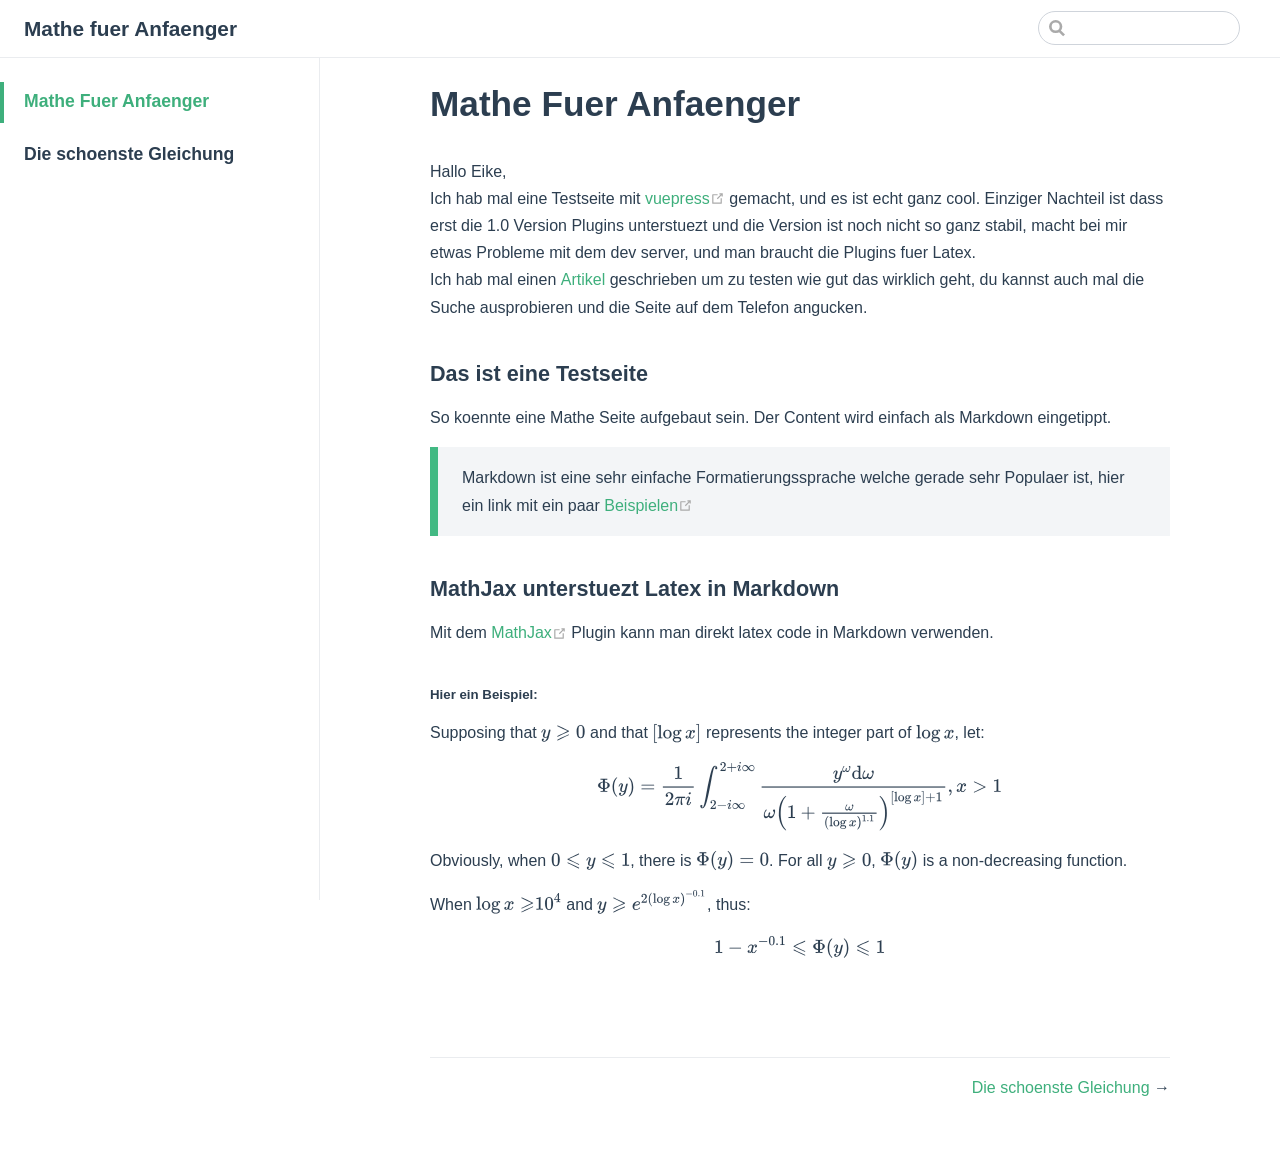
==== index.html @ 7c716c2b "build" ====
<!DOCTYPE html>
<html lang="en-US">
  <head>
    <meta charset="utf-8">
    <meta name="viewport" content="width=device-width,initial-scale=1">
    <title>Mathe Fuer Anfaenger | Mathe fuer Anfaenger</title>
    <meta name="description" content="Just testing">
    
    
    <link rel="preload" href="/assets/css/0.styles.273fd52f.css" as="style"><link rel="preload" href="/assets/js/app.271cebac.js" as="script"><link rel="preload" href="/assets/js/2.a4de6e63.js" as="script"><link rel="preload" href="/assets/js/5.bcc479c5.js" as="script"><link rel="prefetch" href="/assets/js/3.431b9807.js"><link rel="prefetch" href="/assets/js/4.8057bb1f.js"><link rel="prefetch" href="/assets/js/6.8939b82a.js"><link rel="prefetch" href="/assets/js/7.8a163b7d.js">
    <link rel="stylesheet" href="/assets/css/0.styles.273fd52f.css">
  </head>
  <body>
    <div id="app" data-server-rendered="true"><div class="theme-container"><header class="navbar"><div class="sidebar-button"><svg xmlns="http://www.w3.org/2000/svg" aria-hidden="true" role="img" viewBox="0 0 448 512" class="icon"><path fill="currentColor" d="M436 124H12c-6.627 0-12-5.373-12-12V80c0-6.627 5.373-12 12-12h424c6.627 0 12 5.373 12 12v32c0 6.627-5.373 12-12 12zm0 160H12c-6.627 0-12-5.373-12-12v-32c0-6.627 5.373-12 12-12h424c6.627 0 12 5.373 12 12v32c0 6.627-5.373 12-12 12zm0 160H12c-6.627 0-12-5.373-12-12v-32c0-6.627 5.373-12 12-12h424c6.627 0 12 5.373 12 12v32c0 6.627-5.373 12-12 12z"></path></svg></div> <a href="/" class="home-link router-link-exact-active router-link-active"><!----> <span class="site-name">Mathe fuer Anfaenger</span></a> <div class="links"><div class="search-box"><input aria-label="Search" autocomplete="off" spellcheck="false" value=""> <!----></div> <!----></div></header> <div class="sidebar-mask"></div> <aside class="sidebar"><!---->  <ul class="sidebar-links"><li><a href="/" class="active sidebar-link">Mathe Fuer Anfaenger</a><ul class="sidebar-sub-headers"></ul></li><li><a href="/epiplus1.html" class="sidebar-link">Die schoenste Gleichung</a></li></ul> </aside> <main class="page"> <div class="content default"><h1 id="mathe-fuer-anfaenger"><a href="#mathe-fuer-anfaenger" aria-hidden="true" class="header-anchor">#</a> Mathe Fuer Anfaenger</h1> <p>Hallo Eike,<br>
Ich hab mal eine Testseite mit <a href="https://vuepress.vuejs.org/" target="_blank" rel="noopener noreferrer">vuepress<svg xmlns="http://www.w3.org/2000/svg" aria-hidden="true" x="0px" y="0px" viewBox="0 0 100 100" width="15" height="15" class="icon outbound"><path fill="currentColor" d="M18.8,85.1h56l0,0c2.2,0,4-1.8,4-4v-32h-8v28h-48v-48h28v-8h-32l0,0c-2.2,0-4,1.8-4,4v56C14.8,83.3,16.6,85.1,18.8,85.1z"></path> <polygon fill="currentColor" points="45.7,48.7 51.3,54.3 77.2,28.5 77.2,37.2 85.2,37.2 85.2,14.9 62.8,14.9 62.8,22.9 71.5,22.9"></polygon></svg></a> gemacht, und es ist echt ganz cool. Einziger Nachteil ist dass erst die 1.0 Version Plugins unterstuezt und die Version ist noch nicht so ganz stabil, macht bei mir etwas Probleme mit dem dev server, und man braucht die Plugins fuer Latex.<br>
Ich hab mal einen <a href="./epiplus1">Artikel</a> geschrieben um zu testen wie gut das wirklich geht, du kannst auch mal die Suche ausprobieren und die Seite auf dem Telefon angucken.</p> <h3 id="das-ist-eine-testseite"><a href="#das-ist-eine-testseite" aria-hidden="true" class="header-anchor">#</a> Das ist eine Testseite</h3> <p>So koennte eine Mathe Seite aufgebaut sein. Der Content wird einfach als Markdown eingetippt.</p> <div class="tip custom-block"><p>Markdown ist eine sehr einfache Formatierungssprache welche
gerade sehr Populaer ist, hier ein link mit ein paar <a href="https://github.com/adam-p/markdown-here/wiki/Markdown-Cheatsheet" target="_blank" rel="noopener noreferrer">Beispielen<svg xmlns="http://www.w3.org/2000/svg" aria-hidden="true" x="0px" y="0px" viewBox="0 0 100 100" width="15" height="15" class="icon outbound"><path fill="currentColor" d="M18.8,85.1h56l0,0c2.2,0,4-1.8,4-4v-32h-8v28h-48v-48h28v-8h-32l0,0c-2.2,0-4,1.8-4,4v56C14.8,83.3,16.6,85.1,18.8,85.1z"></path> <polygon fill="currentColor" points="45.7,48.7 51.3,54.3 77.2,28.5 77.2,37.2 85.2,37.2 85.2,14.9 62.8,14.9 62.8,22.9 71.5,22.9"></polygon></svg></a></p></div> <h3 id="mathjax-unterstuezt-latex-in-markdown"><a href="#mathjax-unterstuezt-latex-in-markdown" aria-hidden="true" class="header-anchor">#</a> MathJax unterstuezt Latex in Markdown</h3> <p>Mit dem <a href="https://vuepress.github.io/en/plugins/mathjax/" target="_blank" rel="noopener noreferrer">MathJax<svg xmlns="http://www.w3.org/2000/svg" aria-hidden="true" x="0px" y="0px" viewBox="0 0 100 100" width="15" height="15" class="icon outbound"><path fill="currentColor" d="M18.8,85.1h56l0,0c2.2,0,4-1.8,4-4v-32h-8v28h-48v-48h28v-8h-32l0,0c-2.2,0-4,1.8-4,4v56C14.8,83.3,16.6,85.1,18.8,85.1z"></path> <polygon fill="currentColor" points="45.7,48.7 51.3,54.3 77.2,28.5 77.2,37.2 85.2,37.2 85.2,14.9 62.8,14.9 62.8,22.9 71.5,22.9"></polygon></svg></a> Plugin kann man direkt latex code in Markdown verwenden.</p> <h5 id="hier-ein-beispiel"><a href="#hier-ein-beispiel" aria-hidden="true" class="header-anchor">#</a> Hier ein Beispiel:</h5> <p>Supposing that <mjx-container jax="SVG" class="MathJax"><svg xmlns="http://www.w3.org/2000/svg" width="5.257ex" height="1.971ex" viewBox="0 -666 2323.6 871" style="vertical-align:-0.464ex;"><g stroke="currentColor" fill="currentColor" stroke-width="0" transform="matrix(1 0 0 -1 0 0)"><g data-mml-node="math"><g data-mml-node="mi"><path data-c="79" d="M21 287Q21 301 36 335T84 406T158 442Q199 442 224 419T250 355Q248 336 247 334Q247 331 231 288T198 191T182 105Q182 62 196 45T238 27Q261 27 281 38T312 61T339 94Q339 95 344 114T358 173T377 247Q415 397 419 404Q432 431 462 431Q475 431 483 424T494 412T496 403Q496 390 447 193T391 -23Q363 -106 294 -155T156 -205Q111 -205 77 -183T43 -117Q43 -95 50 -80T69 -58T89 -48T106 -45Q150 -45 150 -87Q150 -107 138 -122T115 -142T102 -147L99 -148Q101 -153 118 -160T152 -167H160Q177 -167 186 -165Q219 -156 247 -127T290 -65T313 -9T321 21L315 17Q309 13 296 6T270 -6Q250 -11 231 -11Q185 -11 150 11T104 82Q103 89 103 113Q103 170 138 262T173 379Q173 380 173 381Q173 390 173 393T169 400T158 404H154Q131 404 112 385T82 344T65 302T57 280Q55 278 41 278H27Q21 284 21 287Z"></path></g><g data-mml-node="mo" transform="translate(767.8, 0)"><path data-c="2A7E" d="M83 616Q83 624 89 630T99 636Q107 636 253 568T543 431T687 361Q694 356 694 346T687 331Q685 329 395 192L107 56H101Q83 58 83 76Q83 77 83 79Q82 86 98 95Q117 105 248 167Q326 204 378 228L626 346L360 472Q291 505 200 548Q112 589 98 597T83 616ZM674 172Q692 172 694 154Q694 142 687 137Q685 135 395 -2L107 -138H101Q83 -136 83 -118Q83 -106 96 -100Q100 -98 380 35T665 170T674 172Z"></path></g><g data-mml-node="mn" transform="translate(1823.6, 0)"><path data-c="30" d="M96 585Q152 666 249 666Q297 666 345 640T423 548Q460 465 460 320Q460 165 417 83Q397 41 362 16T301 -15T250 -22Q224 -22 198 -16T137 16T82 83Q39 165 39 320Q39 494 96 585ZM321 597Q291 629 250 629Q208 629 178 597Q153 571 145 525T137 333Q137 175 145 125T181 46Q209 16 250 16Q290 16 318 46Q347 76 354 130T362 333Q362 478 354 524T321 597Z"></path></g></g></g></svg></mjx-container> and that <mjx-container jax="SVG" class="MathJax"><svg xmlns="http://www.w3.org/2000/svg" width="5.821ex" height="2.262ex" viewBox="0 -750 2572.7 1000" style="vertical-align:-0.566ex;"><g stroke="currentColor" fill="currentColor" stroke-width="0" transform="matrix(1 0 0 -1 0 0)"><g data-mml-node="math"><g data-mml-node="mo"><path data-c="5B" d="M118 -250V750H255V710H158V-210H255V-250H118Z"></path></g><g data-mml-node="mi" transform="translate(278, 0)"><path data-c="6C" d="M42 46H56Q95 46 103 60V68Q103 77 103 91T103 124T104 167T104 217T104 272T104 329Q104 366 104 407T104 482T104 542T103 586T103 603Q100 622 89 628T44 637H26V660Q26 683 28 683L38 684Q48 685 67 686T104 688Q121 689 141 690T171 693T182 694H185V379Q185 62 186 60Q190 52 198 49Q219 46 247 46H263V0H255L232 1Q209 2 183 2T145 3T107 3T57 1L34 0H26V46H42Z"></path><path data-c="6F" d="M28 214Q28 309 93 378T250 448Q340 448 405 380T471 215Q471 120 407 55T250 -10Q153 -10 91 57T28 214ZM250 30Q372 30 372 193V225V250Q372 272 371 288T364 326T348 362T317 390T268 410Q263 411 252 411Q222 411 195 399Q152 377 139 338T126 246V226Q126 130 145 91Q177 30 250 30Z" transform="translate(278, 0)"></path><path data-c="67" d="M329 409Q373 453 429 453Q459 453 472 434T485 396Q485 382 476 371T449 360Q416 360 412 390Q410 404 415 411Q415 412 416 414V415Q388 412 363 393Q355 388 355 386Q355 385 359 381T368 369T379 351T388 325T392 292Q392 230 343 187T222 143Q172 143 123 171Q112 153 112 133Q112 98 138 81Q147 75 155 75T227 73Q311 72 335 67Q396 58 431 26Q470 -13 470 -72Q470 -139 392 -175Q332 -206 250 -206Q167 -206 107 -175Q29 -140 29 -75Q29 -39 50 -15T92 18L103 24Q67 55 67 108Q67 155 96 193Q52 237 52 292Q52 355 102 398T223 442Q274 442 318 416L329 409ZM299 343Q294 371 273 387T221 404Q192 404 171 388T145 343Q142 326 142 292Q142 248 149 227T179 192Q196 182 222 182Q244 182 260 189T283 207T294 227T299 242Q302 258 302 292T299 343ZM403 -75Q403 -50 389 -34T348 -11T299 -2T245 0H218Q151 0 138 -6Q118 -15 107 -34T95 -74Q95 -84 101 -97T122 -127T170 -155T250 -167Q319 -167 361 -139T403 -75Z" transform="translate(778, 0)"></path></g><g data-mml-node="mo" transform="translate(1556, 0)"><path data-c="2061" d=""></path></g><g data-mml-node="mi" transform="translate(1722.7, 0)"><path data-c="78" d="M52 289Q59 331 106 386T222 442Q257 442 286 424T329 379Q371 442 430 442Q467 442 494 420T522 361Q522 332 508 314T481 292T458 288Q439 288 427 299T415 328Q415 374 465 391Q454 404 425 404Q412 404 406 402Q368 386 350 336Q290 115 290 78Q290 50 306 38T341 26Q378 26 414 59T463 140Q466 150 469 151T485 153H489Q504 153 504 145Q504 144 502 134Q486 77 440 33T333 -11Q263 -11 227 52Q186 -10 133 -10H127Q78 -10 57 16T35 71Q35 103 54 123T99 143Q142 143 142 101Q142 81 130 66T107 46T94 41L91 40Q91 39 97 36T113 29T132 26Q168 26 194 71Q203 87 217 139T245 247T261 313Q266 340 266 352Q266 380 251 392T217 404Q177 404 142 372T93 290Q91 281 88 280T72 278H58Q52 284 52 289Z"></path></g><g data-mml-node="mo" transform="translate(2294.7, 0)"><path data-c="5D" d="M22 710V750H159V-250H22V-210H119V710H22Z"></path></g></g></g></svg></mjx-container> represents the integer part of <mjx-container jax="SVG" class="MathJax"><svg xmlns="http://www.w3.org/2000/svg" width="4.563ex" height="2.036ex" viewBox="0 -694 2016.7 900" style="vertical-align:-0.466ex;"><g stroke="currentColor" fill="currentColor" stroke-width="0" transform="matrix(1 0 0 -1 0 0)"><g data-mml-node="math"><g data-mml-node="mi"><path data-c="6C" d="M42 46H56Q95 46 103 60V68Q103 77 103 91T103 124T104 167T104 217T104 272T104 329Q104 366 104 407T104 482T104 542T103 586T103 603Q100 622 89 628T44 637H26V660Q26 683 28 683L38 684Q48 685 67 686T104 688Q121 689 141 690T171 693T182 694H185V379Q185 62 186 60Q190 52 198 49Q219 46 247 46H263V0H255L232 1Q209 2 183 2T145 3T107 3T57 1L34 0H26V46H42Z"></path><path data-c="6F" d="M28 214Q28 309 93 378T250 448Q340 448 405 380T471 215Q471 120 407 55T250 -10Q153 -10 91 57T28 214ZM250 30Q372 30 372 193V225V250Q372 272 371 288T364 326T348 362T317 390T268 410Q263 411 252 411Q222 411 195 399Q152 377 139 338T126 246V226Q126 130 145 91Q177 30 250 30Z" transform="translate(278, 0)"></path><path data-c="67" d="M329 409Q373 453 429 453Q459 453 472 434T485 396Q485 382 476 371T449 360Q416 360 412 390Q410 404 415 411Q415 412 416 414V415Q388 412 363 393Q355 388 355 386Q355 385 359 381T368 369T379 351T388 325T392 292Q392 230 343 187T222 143Q172 143 123 171Q112 153 112 133Q112 98 138 81Q147 75 155 75T227 73Q311 72 335 67Q396 58 431 26Q470 -13 470 -72Q470 -139 392 -175Q332 -206 250 -206Q167 -206 107 -175Q29 -140 29 -75Q29 -39 50 -15T92 18L103 24Q67 55 67 108Q67 155 96 193Q52 237 52 292Q52 355 102 398T223 442Q274 442 318 416L329 409ZM299 343Q294 371 273 387T221 404Q192 404 171 388T145 343Q142 326 142 292Q142 248 149 227T179 192Q196 182 222 182Q244 182 260 189T283 207T294 227T299 242Q302 258 302 292T299 343ZM403 -75Q403 -50 389 -34T348 -11T299 -2T245 0H218Q151 0 138 -6Q118 -15 107 -34T95 -74Q95 -84 101 -97T122 -127T170 -155T250 -167Q319 -167 361 -139T403 -75Z" transform="translate(778, 0)"></path></g><g data-mml-node="mo" transform="translate(1278, 0)"><path data-c="2061" d=""></path></g><g data-mml-node="mi" transform="translate(1444.7, 0)"><path data-c="78" d="M52 289Q59 331 106 386T222 442Q257 442 286 424T329 379Q371 442 430 442Q467 442 494 420T522 361Q522 332 508 314T481 292T458 288Q439 288 427 299T415 328Q415 374 465 391Q454 404 425 404Q412 404 406 402Q368 386 350 336Q290 115 290 78Q290 50 306 38T341 26Q378 26 414 59T463 140Q466 150 469 151T485 153H489Q504 153 504 145Q504 144 502 134Q486 77 440 33T333 -11Q263 -11 227 52Q186 -10 133 -10H127Q78 -10 57 16T35 71Q35 103 54 123T99 143Q142 143 142 101Q142 81 130 66T107 46T94 41L91 40Q91 39 97 36T113 29T132 26Q168 26 194 71Q203 87 217 139T245 247T261 313Q266 340 266 352Q266 380 251 392T217 404Q177 404 142 372T93 290Q91 281 88 280T72 278H58Q52 284 52 289Z"></path></g></g></g></svg></mjx-container>, let:</p> <p></p><p><mjx-container jax="SVG" display="true" class="MathJax"><svg xmlns="http://www.w3.org/2000/svg" width="47.919ex" height="8.089ex" viewBox="0 -1559 21180.2 3575.4" style="vertical-align:-4.562ex;"><g stroke="currentColor" fill="currentColor" stroke-width="0" transform="matrix(1 0 0 -1 0 0)"><g data-mml-node="math"><g data-mml-node="mi"><path data-c="3A6" d="M312 622Q310 623 307 625T303 629T297 631T286 634T270 635T246 636T211 637H184V683H196Q220 680 361 680T526 683H538V637H511Q468 637 447 635T422 631T411 622V533L425 531Q525 519 595 466T665 342Q665 301 642 267T583 209T506 172T425 152L411 150V61Q417 55 421 53T447 48T511 46H538V0H526Q502 3 361 3T196 0H184V46H211Q231 46 245 46T270 47T286 48T297 51T303 54T307 57T312 61V150H310Q309 151 289 153T232 166T160 195Q149 201 136 210T103 238T69 284T56 342Q56 414 128 467T294 530Q309 532 310 533H312V622ZM170 342Q170 207 307 188H312V495H309Q301 495 282 491T231 469T186 423Q170 389 170 342ZM415 188Q487 199 519 236T551 342Q551 384 539 414T507 459T470 481T434 491T415 495H410V188H415Z"></path></g><g data-mml-node="mo" transform="translate(722, 0)"><path data-c="28" d="M94 250Q94 319 104 381T127 488T164 576T202 643T244 695T277 729T302 750H315H319Q333 750 333 741Q333 738 316 720T275 667T226 581T184 443T167 250T184 58T225 -81T274 -167T316 -220T333 -241Q333 -250 318 -250H315H302L274 -226Q180 -141 137 -14T94 250Z"></path></g><g data-mml-node="mi" transform="translate(1111, 0)"><path data-c="79" d="M21 287Q21 301 36 335T84 406T158 442Q199 442 224 419T250 355Q248 336 247 334Q247 331 231 288T198 191T182 105Q182 62 196 45T238 27Q261 27 281 38T312 61T339 94Q339 95 344 114T358 173T377 247Q415 397 419 404Q432 431 462 431Q475 431 483 424T494 412T496 403Q496 390 447 193T391 -23Q363 -106 294 -155T156 -205Q111 -205 77 -183T43 -117Q43 -95 50 -80T69 -58T89 -48T106 -45Q150 -45 150 -87Q150 -107 138 -122T115 -142T102 -147L99 -148Q101 -153 118 -160T152 -167H160Q177 -167 186 -165Q219 -156 247 -127T290 -65T313 -9T321 21L315 17Q309 13 296 6T270 -6Q250 -11 231 -11Q185 -11 150 11T104 82Q103 89 103 113Q103 170 138 262T173 379Q173 380 173 381Q173 390 173 393T169 400T158 404H154Q131 404 112 385T82 344T65 302T57 280Q55 278 41 278H27Q21 284 21 287Z"></path></g><g data-mml-node="mo" transform="translate(1601, 0)"><path data-c="29" d="M60 749L64 750Q69 750 74 750H86L114 726Q208 641 251 514T294 250Q294 182 284 119T261 12T224 -76T186 -143T145 -194T113 -227T90 -246Q87 -249 86 -250H74Q66 -250 63 -250T58 -247T55 -238Q56 -237 66 -225Q221 -64 221 250T66 725Q56 737 55 738Q55 746 60 749Z"></path></g><g data-mml-node="mo" transform="translate(2267.8, 0)"><path data-c="3D" d="M56 347Q56 360 70 367H707Q722 359 722 347Q722 336 708 328L390 327H72Q56 332 56 347ZM56 153Q56 168 72 173H708Q722 163 722 153Q722 140 707 133H70Q56 140 56 153Z"></path></g><g data-mml-node="mfrac" transform="translate(3323.6, 0)"><g data-mml-node="mn" transform="translate(677.5, 676)"><path data-c="31" d="M213 578L200 573Q186 568 160 563T102 556H83V602H102Q149 604 189 617T245 641T273 663Q275 666 285 666Q294 666 302 660V361L303 61Q310 54 315 52T339 48T401 46H427V0H416Q395 3 257 3Q121 3 100 0H88V46H114Q136 46 152 46T177 47T193 50T201 52T207 57T213 61V578Z"></path></g><g data-mml-node="mrow" transform="translate(220, -686)"><g data-mml-node="mn"><path data-c="32" d="M109 429Q82 429 66 447T50 491Q50 562 103 614T235 666Q326 666 387 610T449 465Q449 422 429 383T381 315T301 241Q265 210 201 149L142 93L218 92Q375 92 385 97Q392 99 409 186V189H449V186Q448 183 436 95T421 3V0H50V19V31Q50 38 56 46T86 81Q115 113 136 137Q145 147 170 174T204 211T233 244T261 278T284 308T305 340T320 369T333 401T340 431T343 464Q343 527 309 573T212 619Q179 619 154 602T119 569T109 550Q109 549 114 549Q132 549 151 535T170 489Q170 464 154 447T109 429Z"></path></g><g data-mml-node="mi" transform="translate(500, 0)"><path data-c="3C0" d="M132 -11Q98 -11 98 22V33L111 61Q186 219 220 334L228 358H196Q158 358 142 355T103 336Q92 329 81 318T62 297T53 285Q51 284 38 284Q19 284 19 294Q19 300 38 329T93 391T164 429Q171 431 389 431Q549 431 553 430Q573 423 573 402Q573 371 541 360Q535 358 472 358H408L405 341Q393 269 393 222Q393 170 402 129T421 65T431 37Q431 20 417 5T381 -10Q370 -10 363 -7T347 17T331 77Q330 86 330 121Q330 170 339 226T357 318T367 358H269L268 354Q268 351 249 275T206 114T175 17Q164 -11 132 -11Z"></path></g><g data-mml-node="mi" transform="translate(1070, 0)"><path data-c="69" d="M184 600Q184 624 203 642T247 661Q265 661 277 649T290 619Q290 596 270 577T226 557Q211 557 198 567T184 600ZM21 287Q21 295 30 318T54 369T98 420T158 442Q197 442 223 419T250 357Q250 340 236 301T196 196T154 83Q149 61 149 51Q149 26 166 26Q175 26 185 29T208 43T235 78T260 137Q263 149 265 151T282 153Q302 153 302 143Q302 135 293 112T268 61T223 11T161 -11Q129 -11 102 10T74 74Q74 91 79 106T122 220Q160 321 166 341T173 380Q173 404 156 404H154Q124 404 99 371T61 287Q60 286 59 284T58 281T56 279T53 278T49 278T41 278H27Q21 284 21 287Z"></path></g></g><rect width="1615" height="60" x="120" y="220"></rect></g><g data-mml-node="msubsup" transform="translate(5345.2, 0)"><g data-mml-node="mo"><path data-c="222B" d="M114 -798Q132 -824 165 -824H167Q195 -824 223 -764T275 -600T320 -391T362 -164Q365 -143 367 -133Q439 292 523 655T645 1127Q651 1145 655 1157T672 1201T699 1257T733 1306T777 1346T828 1360Q884 1360 912 1325T944 1245Q944 1220 932 1205T909 1186T887 1183Q866 1183 849 1198T832 1239Q832 1287 885 1296L882 1300Q879 1303 874 1307T866 1313Q851 1323 833 1323Q819 1323 807 1311T775 1255T736 1139T689 936T633 628Q574 293 510 -5T410 -437T355 -629Q278 -862 165 -862Q125 -862 92 -831T55 -746Q55 -711 74 -698T112 -685Q133 -685 150 -700T167 -741Q167 -789 114 -798Z"></path></g><g data-mml-node="TeXAtom" transform="translate(1071.6, 1088.1) scale(0.707)"><g data-mml-node="mn"><path data-c="32" d="M109 429Q82 429 66 447T50 491Q50 562 103 614T235 666Q326 666 387 610T449 465Q449 422 429 383T381 315T301 241Q265 210 201 149L142 93L218 92Q375 92 385 97Q392 99 409 186V189H449V186Q448 183 436 95T421 3V0H50V19V31Q50 38 56 46T86 81Q115 113 136 137Q145 147 170 174T204 211T233 244T261 278T284 308T305 340T320 369T333 401T340 431T343 464Q343 527 309 573T212 619Q179 619 154 602T119 569T109 550Q109 549 114 549Q132 549 151 535T170 489Q170 464 154 447T109 429Z"></path></g><g data-mml-node="mo" transform="translate(500, 0)"><path data-c="2B" d="M56 237T56 250T70 270H369V420L370 570Q380 583 389 583Q402 583 409 568V270H707Q722 262 722 250T707 230H409V-68Q401 -82 391 -82H389H387Q375 -82 369 -68V230H70Q56 237 56 250Z"></path></g><g data-mml-node="mi" transform="translate(1278, 0)"><path data-c="69" d="M184 600Q184 624 203 642T247 661Q265 661 277 649T290 619Q290 596 270 577T226 557Q211 557 198 567T184 600ZM21 287Q21 295 30 318T54 369T98 420T158 442Q197 442 223 419T250 357Q250 340 236 301T196 196T154 83Q149 61 149 51Q149 26 166 26Q175 26 185 29T208 43T235 78T260 137Q263 149 265 151T282 153Q302 153 302 143Q302 135 293 112T268 61T223 11T161 -11Q129 -11 102 10T74 74Q74 91 79 106T122 220Q160 321 166 341T173 380Q173 404 156 404H154Q124 404 99 371T61 287Q60 286 59 284T58 281T56 279T53 278T49 278T41 278H27Q21 284 21 287Z"></path></g><g data-mml-node="mi" transform="translate(1623, 0)"><path data-c="221E" d="M55 217Q55 305 111 373T254 442Q342 442 419 381Q457 350 493 303L507 284L514 294Q618 442 747 442Q833 442 888 374T944 214Q944 128 889 59T743 -11Q657 -11 580 50Q542 81 506 128L492 147L485 137Q381 -11 252 -11Q166 -11 111 57T55 217ZM907 217Q907 285 869 341T761 397Q740 397 720 392T682 378T648 359T619 335T594 310T574 285T559 263T548 246L543 238L574 198Q605 158 622 138T664 94T714 61T765 51Q827 51 867 100T907 217ZM92 214Q92 145 131 89T239 33Q357 33 456 193L425 233Q364 312 334 337Q285 380 233 380Q171 380 132 331T92 214Z"></path></g></g><g data-mml-node="TeXAtom" transform="translate(556, -896.4) scale(0.707)"><g data-mml-node="mn"><path data-c="32" d="M109 429Q82 429 66 447T50 491Q50 562 103 614T235 666Q326 666 387 610T449 465Q449 422 429 383T381 315T301 241Q265 210 201 149L142 93L218 92Q375 92 385 97Q392 99 409 186V189H449V186Q448 183 436 95T421 3V0H50V19V31Q50 38 56 46T86 81Q115 113 136 137Q145 147 170 174T204 211T233 244T261 278T284 308T305 340T320 369T333 401T340 431T343 464Q343 527 309 573T212 619Q179 619 154 602T119 569T109 550Q109 549 114 549Q132 549 151 535T170 489Q170 464 154 447T109 429Z"></path></g><g data-mml-node="mo" transform="translate(500, 0)"><path data-c="2212" d="M84 237T84 250T98 270H679Q694 262 694 250T679 230H98Q84 237 84 250Z"></path></g><g data-mml-node="mi" transform="translate(1278, 0)"><path data-c="69" d="M184 600Q184 624 203 642T247 661Q265 661 277 649T290 619Q290 596 270 577T226 557Q211 557 198 567T184 600ZM21 287Q21 295 30 318T54 369T98 420T158 442Q197 442 223 419T250 357Q250 340 236 301T196 196T154 83Q149 61 149 51Q149 26 166 26Q175 26 185 29T208 43T235 78T260 137Q263 149 265 151T282 153Q302 153 302 143Q302 135 293 112T268 61T223 11T161 -11Q129 -11 102 10T74 74Q74 91 79 106T122 220Q160 321 166 341T173 380Q173 404 156 404H154Q124 404 99 371T61 287Q60 286 59 284T58 281T56 279T53 278T49 278T41 278H27Q21 284 21 287Z"></path></g><g data-mml-node="mi" transform="translate(1623, 0)"><path data-c="221E" d="M55 217Q55 305 111 373T254 442Q342 442 419 381Q457 350 493 303L507 284L514 294Q618 442 747 442Q833 442 888 374T944 214Q944 128 889 59T743 -11Q657 -11 580 50Q542 81 506 128L492 147L485 137Q381 -11 252 -11Q166 -11 111 57T55 217ZM907 217Q907 285 869 341T761 397Q740 397 720 392T682 378T648 359T619 335T594 310T574 285T559 263T548 246L543 238L574 198Q605 158 622 138T664 94T714 61T765 51Q827 51 867 100T907 217ZM92 214Q92 145 131 89T239 33Q357 33 456 193L425 233Q364 312 334 337Q285 380 233 380Q171 380 132 331T92 214Z"></path></g></g></g><g data-mml-node="mfrac" transform="translate(8488.2, 0)"><g data-mml-node="mrow" transform="translate(3842, 676)"><g data-mml-node="msup"><g data-mml-node="mi"><path data-c="79" d="M21 287Q21 301 36 335T84 406T158 442Q199 442 224 419T250 355Q248 336 247 334Q247 331 231 288T198 191T182 105Q182 62 196 45T238 27Q261 27 281 38T312 61T339 94Q339 95 344 114T358 173T377 247Q415 397 419 404Q432 431 462 431Q475 431 483 424T494 412T496 403Q496 390 447 193T391 -23Q363 -106 294 -155T156 -205Q111 -205 77 -183T43 -117Q43 -95 50 -80T69 -58T89 -48T106 -45Q150 -45 150 -87Q150 -107 138 -122T115 -142T102 -147L99 -148Q101 -153 118 -160T152 -167H160Q177 -167 186 -165Q219 -156 247 -127T290 -65T313 -9T321 21L315 17Q309 13 296 6T270 -6Q250 -11 231 -11Q185 -11 150 11T104 82Q103 89 103 113Q103 170 138 262T173 379Q173 380 173 381Q173 390 173 393T169 400T158 404H154Q131 404 112 385T82 344T65 302T57 280Q55 278 41 278H27Q21 284 21 287Z"></path></g><g data-mml-node="TeXAtom" transform="translate(490, 363) scale(0.707)"><g data-mml-node="mi"><path data-c="3C9" d="M495 384Q495 406 514 424T555 443Q574 443 589 425T604 364Q604 334 592 278T555 155T483 38T377 -11Q297 -11 267 66Q266 68 260 61Q201 -11 125 -11Q15 -11 15 139Q15 230 56 325T123 434Q135 441 147 436Q160 429 160 418Q160 406 140 379T94 306T62 208Q61 202 61 187Q61 124 85 100T143 76Q201 76 245 129L253 137V156Q258 297 317 297Q348 297 348 261Q348 243 338 213T318 158L308 135Q309 133 310 129T318 115T334 97T358 83T393 76Q456 76 501 148T546 274Q546 305 533 325T508 357T495 384Z"></path></g></g></g><g data-mml-node="TeXAtom" transform="translate(979.8, 0)"><g data-mml-node="mi"><path data-c="64" d="M376 495Q376 511 376 535T377 568Q377 613 367 624T316 637H298V660Q298 683 300 683L310 684Q320 685 339 686T376 688Q393 689 413 690T443 693T454 694H457V390Q457 84 458 81Q461 61 472 55T517 46H535V0Q533 0 459 -5T380 -11H373V44L365 37Q307 -11 235 -11Q158 -11 96 50T34 215Q34 315 97 378T244 442Q319 442 376 393V495ZM373 342Q328 405 260 405Q211 405 173 369Q146 341 139 305T131 211Q131 155 138 120T173 59Q203 26 251 26Q322 26 373 103V342Z"></path></g></g><g data-mml-node="mi" transform="translate(1535.8, 0)"><path data-c="3C9" d="M495 384Q495 406 514 424T555 443Q574 443 589 425T604 364Q604 334 592 278T555 155T483 38T377 -11Q297 -11 267 66Q266 68 260 61Q201 -11 125 -11Q15 -11 15 139Q15 230 56 325T123 434Q135 441 147 436Q160 429 160 418Q160 406 140 379T94 306T62 208Q61 202 61 187Q61 124 85 100T143 76Q201 76 245 129L253 137V156Q258 297 317 297Q348 297 348 261Q348 243 338 213T318 158L308 135Q309 133 310 129T318 115T334 97T358 83T393 76Q456 76 501 148T546 274Q546 305 533 325T508 357T495 384Z"></path></g></g><g data-mml-node="mrow" transform="translate(220, -1366.9)"><g data-mml-node="mi"><path data-c="3C9" d="M495 384Q495 406 514 424T555 443Q574 443 589 425T604 364Q604 334 592 278T555 155T483 38T377 -11Q297 -11 267 66Q266 68 260 61Q201 -11 125 -11Q15 -11 15 139Q15 230 56 325T123 434Q135 441 147 436Q160 429 160 418Q160 406 140 379T94 306T62 208Q61 202 61 187Q61 124 85 100T143 76Q201 76 245 129L253 137V156Q258 297 317 297Q348 297 348 261Q348 243 338 213T318 158L308 135Q309 133 310 129T318 115T334 97T358 83T393 76Q456 76 501 148T546 274Q546 305 533 325T508 357T495 384Z"></path></g><g data-mml-node="msup" transform="translate(622, 0)"><g data-mml-node="mrow"><g data-mml-node="mo"><path data-c="28" d="M180 96T180 250T205 541T266 770T353 944T444 1069T527 1150H555Q561 1144 561 1141Q561 1137 545 1120T504 1072T447 995T386 878T330 721T288 513T272 251Q272 133 280 56Q293 -87 326 -209T399 -405T475 -531T536 -609T561 -640Q561 -643 555 -649H527Q483 -612 443 -568T353 -443T266 -270T205 -41Z"></path></g><g data-mml-node="mn" transform="translate(597, 0)"><path data-c="31" d="M213 578L200 573Q186 568 160 563T102 556H83V602H102Q149 604 189 617T245 641T273 663Q275 666 285 666Q294 666 302 660V361L303 61Q310 54 315 52T339 48T401 46H427V0H416Q395 3 257 3Q121 3 100 0H88V46H114Q136 46 152 46T177 47T193 50T201 52T207 57T213 61V578Z"></path></g><g data-mml-node="mo" transform="translate(1319.2, 0)"><path data-c="2B" d="M56 237T56 250T70 270H369V420L370 570Q380 583 389 583Q402 583 409 568V270H707Q722 262 722 250T707 230H409V-68Q401 -82 391 -82H389H387Q375 -82 369 -68V230H70Q56 237 56 250Z"></path></g><g data-mml-node="mfrac" transform="translate(2319.4, 0)"><g data-mml-node="mi" transform="translate(1325.3, 394) scale(0.707)"><path data-c="3C9" d="M495 384Q495 406 514 424T555 443Q574 443 589 425T604 364Q604 334 592 278T555 155T483 38T377 -11Q297 -11 267 66Q266 68 260 61Q201 -11 125 -11Q15 -11 15 139Q15 230 56 325T123 434Q135 441 147 436Q160 429 160 418Q160 406 140 379T94 306T62 208Q61 202 61 187Q61 124 85 100T143 76Q201 76 245 129L253 137V156Q258 297 317 297Q348 297 348 261Q348 243 338 213T318 158L308 135Q309 133 310 129T318 115T334 97T358 83T393 76Q456 76 501 148T546 274Q546 305 533 325T508 357T495 384Z"></path></g><g data-mml-node="mrow" transform="translate(220, -429.7) scale(0.707)"><g data-mml-node="mo"><path data-c="28" d="M94 250Q94 319 104 381T127 488T164 576T202 643T244 695T277 729T302 750H315H319Q333 750 333 741Q333 738 316 720T275 667T226 581T184 443T167 250T184 58T225 -81T274 -167T316 -220T333 -241Q333 -250 318 -250H315H302L274 -226Q180 -141 137 -14T94 250Z"></path></g><g data-mml-node="mi" transform="translate(389, 0)"><path data-c="6C" d="M42 46H56Q95 46 103 60V68Q103 77 103 91T103 124T104 167T104 217T104 272T104 329Q104 366 104 407T104 482T104 542T103 586T103 603Q100 622 89 628T44 637H26V660Q26 683 28 683L38 684Q48 685 67 686T104 688Q121 689 141 690T171 693T182 694H185V379Q185 62 186 60Q190 52 198 49Q219 46 247 46H263V0H255L232 1Q209 2 183 2T145 3T107 3T57 1L34 0H26V46H42Z"></path><path data-c="6F" d="M28 214Q28 309 93 378T250 448Q340 448 405 380T471 215Q471 120 407 55T250 -10Q153 -10 91 57T28 214ZM250 30Q372 30 372 193V225V250Q372 272 371 288T364 326T348 362T317 390T268 410Q263 411 252 411Q222 411 195 399Q152 377 139 338T126 246V226Q126 130 145 91Q177 30 250 30Z" transform="translate(278, 0)"></path><path data-c="67" d="M329 409Q373 453 429 453Q459 453 472 434T485 396Q485 382 476 371T449 360Q416 360 412 390Q410 404 415 411Q415 412 416 414V415Q388 412 363 393Q355 388 355 386Q355 385 359 381T368 369T379 351T388 325T392 292Q392 230 343 187T222 143Q172 143 123 171Q112 153 112 133Q112 98 138 81Q147 75 155 75T227 73Q311 72 335 67Q396 58 431 26Q470 -13 470 -72Q470 -139 392 -175Q332 -206 250 -206Q167 -206 107 -175Q29 -140 29 -75Q29 -39 50 -15T92 18L103 24Q67 55 67 108Q67 155 96 193Q52 237 52 292Q52 355 102 398T223 442Q274 442 318 416L329 409ZM299 343Q294 371 273 387T221 404Q192 404 171 388T145 343Q142 326 142 292Q142 248 149 227T179 192Q196 182 222 182Q244 182 260 189T283 207T294 227T299 242Q302 258 302 292T299 343ZM403 -75Q403 -50 389 -34T348 -11T299 -2T245 0H218Q151 0 138 -6Q118 -15 107 -34T95 -74Q95 -84 101 -97T122 -127T170 -155T250 -167Q319 -167 361 -139T403 -75Z" transform="translate(778, 0)"></path></g><g data-mml-node="mo" transform="translate(1667, 0)"><path data-c="2061" d=""></path></g><g data-mml-node="mi" transform="translate(1833.7, 0)"><path data-c="78" d="M52 289Q59 331 106 386T222 442Q257 442 286 424T329 379Q371 442 430 442Q467 442 494 420T522 361Q522 332 508 314T481 292T458 288Q439 288 427 299T415 328Q415 374 465 391Q454 404 425 404Q412 404 406 402Q368 386 350 336Q290 115 290 78Q290 50 306 38T341 26Q378 26 414 59T463 140Q466 150 469 151T485 153H489Q504 153 504 145Q504 144 502 134Q486 77 440 33T333 -11Q263 -11 227 52Q186 -10 133 -10H127Q78 -10 57 16T35 71Q35 103 54 123T99 143Q142 143 142 101Q142 81 130 66T107 46T94 41L91 40Q91 39 97 36T113 29T132 26Q168 26 194 71Q203 87 217 139T245 247T261 313Q266 340 266 352Q266 380 251 392T217 404Q177 404 142 372T93 290Q91 281 88 280T72 278H58Q52 284 52 289Z"></path></g><g data-mml-node="msup" transform="translate(2405.7, 0)"><g data-mml-node="mo"><path data-c="29" d="M60 749L64 750Q69 750 74 750H86L114 726Q208 641 251 514T294 250Q294 182 284 119T261 12T224 -76T186 -143T145 -194T113 -227T90 -246Q87 -249 86 -250H74Q66 -250 63 -250T58 -247T55 -238Q56 -237 66 -225Q221 -64 221 250T66 725Q56 737 55 738Q55 746 60 749Z"></path></g><g data-mml-node="TeXAtom" transform="translate(389, 363) scale(0.707)"><g data-mml-node="mn"><path data-c="31" d="M213 578L200 573Q186 568 160 563T102 556H83V602H102Q149 604 189 617T245 641T273 663Q275 666 285 666Q294 666 302 660V361L303 61Q310 54 315 52T339 48T401 46H427V0H416Q395 3 257 3Q121 3 100 0H88V46H114Q136 46 152 46T177 47T193 50T201 52T207 57T213 61V578Z"></path><path data-c="2E" d="M78 60Q78 84 95 102T138 120Q162 120 180 104T199 61Q199 36 182 18T139 0T96 17T78 60Z" transform="translate(500, 0)"></path><path data-c="31" d="M213 578L200 573Q186 568 160 563T102 556H83V602H102Q149 604 189 617T245 641T273 663Q275 666 285 666Q294 666 302 660V361L303 61Q310 54 315 52T339 48T401 46H427V0H416Q395 3 257 3Q121 3 100 0H88V46H114Q136 46 152 46T177 47T193 50T201 52T207 57T213 61V578Z" transform="translate(778, 0)"></path></g></g></g></g><rect width="2850.5" height="60" x="120" y="220"></rect></g><g data-mml-node="mo" transform="translate(5409.9, 0)"><path data-c="29" d="M35 1138Q35 1150 51 1150H56H69Q113 1113 153 1069T243 944T330 771T391 541T416 250T391 -40T330 -270T243 -443T152 -568T69 -649H56Q43 -649 39 -647T35 -637Q65 -607 110 -548Q283 -316 316 56Q324 133 324 251Q324 368 316 445Q278 877 48 1123Q36 1137 35 1138Z"></path></g></g><g data-mml-node="TeXAtom" transform="translate(6006.9, 876.6) scale(0.707)"><g data-mml-node="mo"><path data-c="5B" d="M118 -250V750H255V710H158V-210H255V-250H118Z"></path></g><g data-mml-node="mi" transform="translate(278, 0)"><path data-c="6C" d="M42 46H56Q95 46 103 60V68Q103 77 103 91T103 124T104 167T104 217T104 272T104 329Q104 366 104 407T104 482T104 542T103 586T103 603Q100 622 89 628T44 637H26V660Q26 683 28 683L38 684Q48 685 67 686T104 688Q121 689 141 690T171 693T182 694H185V379Q185 62 186 60Q190 52 198 49Q219 46 247 46H263V0H255L232 1Q209 2 183 2T145 3T107 3T57 1L34 0H26V46H42Z"></path><path data-c="6F" d="M28 214Q28 309 93 378T250 448Q340 448 405 380T471 215Q471 120 407 55T250 -10Q153 -10 91 57T28 214ZM250 30Q372 30 372 193V225V250Q372 272 371 288T364 326T348 362T317 390T268 410Q263 411 252 411Q222 411 195 399Q152 377 139 338T126 246V226Q126 130 145 91Q177 30 250 30Z" transform="translate(278, 0)"></path><path data-c="67" d="M329 409Q373 453 429 453Q459 453 472 434T485 396Q485 382 476 371T449 360Q416 360 412 390Q410 404 415 411Q415 412 416 414V415Q388 412 363 393Q355 388 355 386Q355 385 359 381T368 369T379 351T388 325T392 292Q392 230 343 187T222 143Q172 143 123 171Q112 153 112 133Q112 98 138 81Q147 75 155 75T227 73Q311 72 335 67Q396 58 431 26Q470 -13 470 -72Q470 -139 392 -175Q332 -206 250 -206Q167 -206 107 -175Q29 -140 29 -75Q29 -39 50 -15T92 18L103 24Q67 55 67 108Q67 155 96 193Q52 237 52 292Q52 355 102 398T223 442Q274 442 318 416L329 409ZM299 343Q294 371 273 387T221 404Q192 404 171 388T145 343Q142 326 142 292Q142 248 149 227T179 192Q196 182 222 182Q244 182 260 189T283 207T294 227T299 242Q302 258 302 292T299 343ZM403 -75Q403 -50 389 -34T348 -11T299 -2T245 0H218Q151 0 138 -6Q118 -15 107 -34T95 -74Q95 -84 101 -97T122 -127T170 -155T250 -167Q319 -167 361 -139T403 -75Z" transform="translate(778, 0)"></path></g><g data-mml-node="mo" transform="translate(1556, 0)"><path data-c="2061" d=""></path></g><g data-mml-node="mi" transform="translate(1722.7, 0)"><path data-c="78" d="M52 289Q59 331 106 386T222 442Q257 442 286 424T329 379Q371 442 430 442Q467 442 494 420T522 361Q522 332 508 314T481 292T458 288Q439 288 427 299T415 328Q415 374 465 391Q454 404 425 404Q412 404 406 402Q368 386 350 336Q290 115 290 78Q290 50 306 38T341 26Q378 26 414 59T463 140Q466 150 469 151T485 153H489Q504 153 504 145Q504 144 502 134Q486 77 440 33T333 -11Q263 -11 227 52Q186 -10 133 -10H127Q78 -10 57 16T35 71Q35 103 54 123T99 143Q142 143 142 101Q142 81 130 66T107 46T94 41L91 40Q91 39 97 36T113 29T132 26Q168 26 194 71Q203 87 217 139T245 247T261 313Q266 340 266 352Q266 380 251 392T217 404Q177 404 142 372T93 290Q91 281 88 280T72 278H58Q52 284 52 289Z"></path></g><g data-mml-node="mo" transform="translate(2294.7, 0)"><path data-c="5D" d="M22 710V750H159V-250H22V-210H119V710H22Z"></path></g><g data-mml-node="mo" transform="translate(2572.7, 0)"><path data-c="2B" d="M56 237T56 250T70 270H369V420L370 570Q380 583 389 583Q402 583 409 568V270H707Q722 262 722 250T707 230H409V-68Q401 -82 391 -82H389H387Q375 -82 369 -68V230H70Q56 237 56 250Z"></path></g><g data-mml-node="mn" transform="translate(3350.7, 0)"><path data-c="31" d="M213 578L200 573Q186 568 160 563T102 556H83V602H102Q149 604 189 617T245 641T273 663Q275 666 285 666Q294 666 302 660V361L303 61Q310 54 315 52T339 48T401 46H427V0H416Q395 3 257 3Q121 3 100 0H88V46H114Q136 46 152 46T177 47T193 50T201 52T207 57T213 61V578Z"></path></g></g></g></g><rect width="9601.8" height="60" x="120" y="220"></rect></g><g data-mml-node="mo" transform="translate(18330, 0)"><path data-c="2C" d="M78 35T78 60T94 103T137 121Q165 121 187 96T210 8Q210 -27 201 -60T180 -117T154 -158T130 -185T117 -194Q113 -194 104 -185T95 -172Q95 -168 106 -156T131 -126T157 -76T173 -3V9L172 8Q170 7 167 6T161 3T152 1T140 0Q113 0 96 17Z"></path></g><g data-mml-node="mi" transform="translate(18774.7, 0)"><path data-c="78" d="M52 289Q59 331 106 386T222 442Q257 442 286 424T329 379Q371 442 430 442Q467 442 494 420T522 361Q522 332 508 314T481 292T458 288Q439 288 427 299T415 328Q415 374 465 391Q454 404 425 404Q412 404 406 402Q368 386 350 336Q290 115 290 78Q290 50 306 38T341 26Q378 26 414 59T463 140Q466 150 469 151T485 153H489Q504 153 504 145Q504 144 502 134Q486 77 440 33T333 -11Q263 -11 227 52Q186 -10 133 -10H127Q78 -10 57 16T35 71Q35 103 54 123T99 143Q142 143 142 101Q142 81 130 66T107 46T94 41L91 40Q91 39 97 36T113 29T132 26Q168 26 194 71Q203 87 217 139T245 247T261 313Q266 340 266 352Q266 380 251 392T217 404Q177 404 142 372T93 290Q91 281 88 280T72 278H58Q52 284 52 289Z"></path></g><g data-mml-node="mo" transform="translate(19624.4, 0)"><path data-c="3E" d="M84 520Q84 528 88 533T96 539L99 540Q106 540 253 471T544 334L687 265Q694 260 694 250T687 235Q685 233 395 96L107 -40H101Q83 -38 83 -20Q83 -19 83 -17Q82 -10 98 -1Q117 9 248 71Q326 108 378 132L626 250L378 368Q90 504 86 509Q84 513 84 520Z"></path></g><g data-mml-node="mn" transform="translate(20680.2, 0)"><path data-c="31" d="M213 578L200 573Q186 568 160 563T102 556H83V602H102Q149 604 189 617T245 641T273 663Q275 666 285 666Q294 666 302 660V361L303 61Q310 54 315 52T339 48T401 46H427V0H416Q395 3 257 3Q121 3 100 0H88V46H114Q136 46 152 46T177 47T193 50T201 52T207 57T213 61V578Z"></path></g></g></g></svg></mjx-container></p><p></p> <p>Obviously, when <mjx-container jax="SVG" class="MathJax"><svg xmlns="http://www.w3.org/2000/svg" width="9.405ex" height="1.971ex" viewBox="0 -666 4157.1 871" style="vertical-align:-0.464ex;"><g stroke="currentColor" fill="currentColor" stroke-width="0" transform="matrix(1 0 0 -1 0 0)"><g data-mml-node="math"><g data-mml-node="mn"><path data-c="30" d="M96 585Q152 666 249 666Q297 666 345 640T423 548Q460 465 460 320Q460 165 417 83Q397 41 362 16T301 -15T250 -22Q224 -22 198 -16T137 16T82 83Q39 165 39 320Q39 494 96 585ZM321 597Q291 629 250 629Q208 629 178 597Q153 571 145 525T137 333Q137 175 145 125T181 46Q209 16 250 16Q290 16 318 46Q347 76 354 130T362 333Q362 478 354 524T321 597Z"></path></g><g data-mml-node="mo" transform="translate(777.8, 0)"><path data-c="2A7D" d="M674 636Q682 636 688 630T694 615T687 601Q686 600 417 472L151 346L399 228Q687 92 691 87Q694 81 694 76Q694 58 676 56H670L382 192Q92 329 90 331Q83 336 83 348Q84 359 96 365Q104 369 382 500T665 634Q669 636 674 636ZM94 170Q102 172 104 172Q110 171 254 103T535 -30T678 -98Q694 -106 694 -118Q694 -136 676 -138H670L382 -2Q92 135 90 137Q83 142 83 154Q84 164 94 170Z"></path></g><g data-mml-node="mi" transform="translate(1833.6, 0)"><path data-c="79" d="M21 287Q21 301 36 335T84 406T158 442Q199 442 224 419T250 355Q248 336 247 334Q247 331 231 288T198 191T182 105Q182 62 196 45T238 27Q261 27 281 38T312 61T339 94Q339 95 344 114T358 173T377 247Q415 397 419 404Q432 431 462 431Q475 431 483 424T494 412T496 403Q496 390 447 193T391 -23Q363 -106 294 -155T156 -205Q111 -205 77 -183T43 -117Q43 -95 50 -80T69 -58T89 -48T106 -45Q150 -45 150 -87Q150 -107 138 -122T115 -142T102 -147L99 -148Q101 -153 118 -160T152 -167H160Q177 -167 186 -165Q219 -156 247 -127T290 -65T313 -9T321 21L315 17Q309 13 296 6T270 -6Q250 -11 231 -11Q185 -11 150 11T104 82Q103 89 103 113Q103 170 138 262T173 379Q173 380 173 381Q173 390 173 393T169 400T158 404H154Q131 404 112 385T82 344T65 302T57 280Q55 278 41 278H27Q21 284 21 287Z"></path></g><g data-mml-node="mo" transform="translate(2601.3, 0)"><path data-c="2A7D" d="M674 636Q682 636 688 630T694 615T687 601Q686 600 417 472L151 346L399 228Q687 92 691 87Q694 81 694 76Q694 58 676 56H670L382 192Q92 329 90 331Q83 336 83 348Q84 359 96 365Q104 369 382 500T665 634Q669 636 674 636ZM94 170Q102 172 104 172Q110 171 254 103T535 -30T678 -98Q694 -106 694 -118Q694 -136 676 -138H670L382 -2Q92 135 90 137Q83 142 83 154Q84 164 94 170Z"></path></g><g data-mml-node="mn" transform="translate(3657.1, 0)"><path data-c="31" d="M213 578L200 573Q186 568 160 563T102 556H83V602H102Q149 604 189 617T245 641T273 663Q275 666 285 666Q294 666 302 660V361L303 61Q310 54 315 52T339 48T401 46H427V0H416Q395 3 257 3Q121 3 100 0H88V46H114Q136 46 152 46T177 47T193 50T201 52T207 57T213 61V578Z"></path></g></g></g></svg></mjx-container>, there is <mjx-container jax="SVG" class="MathJax"><svg xmlns="http://www.w3.org/2000/svg" width="8.651ex" height="2.262ex" viewBox="0 -750 3823.6 1000" style="vertical-align:-0.566ex;"><g stroke="currentColor" fill="currentColor" stroke-width="0" transform="matrix(1 0 0 -1 0 0)"><g data-mml-node="math"><g data-mml-node="mi"><path data-c="3A6" d="M312 622Q310 623 307 625T303 629T297 631T286 634T270 635T246 636T211 637H184V683H196Q220 680 361 680T526 683H538V637H511Q468 637 447 635T422 631T411 622V533L425 531Q525 519 595 466T665 342Q665 301 642 267T583 209T506 172T425 152L411 150V61Q417 55 421 53T447 48T511 46H538V0H526Q502 3 361 3T196 0H184V46H211Q231 46 245 46T270 47T286 48T297 51T303 54T307 57T312 61V150H310Q309 151 289 153T232 166T160 195Q149 201 136 210T103 238T69 284T56 342Q56 414 128 467T294 530Q309 532 310 533H312V622ZM170 342Q170 207 307 188H312V495H309Q301 495 282 491T231 469T186 423Q170 389 170 342ZM415 188Q487 199 519 236T551 342Q551 384 539 414T507 459T470 481T434 491T415 495H410V188H415Z"></path></g><g data-mml-node="mo" transform="translate(722, 0)"><path data-c="28" d="M94 250Q94 319 104 381T127 488T164 576T202 643T244 695T277 729T302 750H315H319Q333 750 333 741Q333 738 316 720T275 667T226 581T184 443T167 250T184 58T225 -81T274 -167T316 -220T333 -241Q333 -250 318 -250H315H302L274 -226Q180 -141 137 -14T94 250Z"></path></g><g data-mml-node="mi" transform="translate(1111, 0)"><path data-c="79" d="M21 287Q21 301 36 335T84 406T158 442Q199 442 224 419T250 355Q248 336 247 334Q247 331 231 288T198 191T182 105Q182 62 196 45T238 27Q261 27 281 38T312 61T339 94Q339 95 344 114T358 173T377 247Q415 397 419 404Q432 431 462 431Q475 431 483 424T494 412T496 403Q496 390 447 193T391 -23Q363 -106 294 -155T156 -205Q111 -205 77 -183T43 -117Q43 -95 50 -80T69 -58T89 -48T106 -45Q150 -45 150 -87Q150 -107 138 -122T115 -142T102 -147L99 -148Q101 -153 118 -160T152 -167H160Q177 -167 186 -165Q219 -156 247 -127T290 -65T313 -9T321 21L315 17Q309 13 296 6T270 -6Q250 -11 231 -11Q185 -11 150 11T104 82Q103 89 103 113Q103 170 138 262T173 379Q173 380 173 381Q173 390 173 393T169 400T158 404H154Q131 404 112 385T82 344T65 302T57 280Q55 278 41 278H27Q21 284 21 287Z"></path></g><g data-mml-node="mo" transform="translate(1601, 0)"><path data-c="29" d="M60 749L64 750Q69 750 74 750H86L114 726Q208 641 251 514T294 250Q294 182 284 119T261 12T224 -76T186 -143T145 -194T113 -227T90 -246Q87 -249 86 -250H74Q66 -250 63 -250T58 -247T55 -238Q56 -237 66 -225Q221 -64 221 250T66 725Q56 737 55 738Q55 746 60 749Z"></path></g><g data-mml-node="mo" transform="translate(2267.8, 0)"><path data-c="3D" d="M56 347Q56 360 70 367H707Q722 359 722 347Q722 336 708 328L390 327H72Q56 332 56 347ZM56 153Q56 168 72 173H708Q722 163 722 153Q722 140 707 133H70Q56 140 56 153Z"></path></g><g data-mml-node="mn" transform="translate(3323.6, 0)"><path data-c="30" d="M96 585Q152 666 249 666Q297 666 345 640T423 548Q460 465 460 320Q460 165 417 83Q397 41 362 16T301 -15T250 -22Q224 -22 198 -16T137 16T82 83Q39 165 39 320Q39 494 96 585ZM321 597Q291 629 250 629Q208 629 178 597Q153 571 145 525T137 333Q137 175 145 125T181 46Q209 16 250 16Q290 16 318 46Q347 76 354 130T362 333Q362 478 354 524T321 597Z"></path></g></g></g></svg></mjx-container>. For all <mjx-container jax="SVG" class="MathJax"><svg xmlns="http://www.w3.org/2000/svg" width="5.257ex" height="1.971ex" viewBox="0 -666 2323.6 871" style="vertical-align:-0.464ex;"><g stroke="currentColor" fill="currentColor" stroke-width="0" transform="matrix(1 0 0 -1 0 0)"><g data-mml-node="math"><g data-mml-node="mi"><path data-c="79" d="M21 287Q21 301 36 335T84 406T158 442Q199 442 224 419T250 355Q248 336 247 334Q247 331 231 288T198 191T182 105Q182 62 196 45T238 27Q261 27 281 38T312 61T339 94Q339 95 344 114T358 173T377 247Q415 397 419 404Q432 431 462 431Q475 431 483 424T494 412T496 403Q496 390 447 193T391 -23Q363 -106 294 -155T156 -205Q111 -205 77 -183T43 -117Q43 -95 50 -80T69 -58T89 -48T106 -45Q150 -45 150 -87Q150 -107 138 -122T115 -142T102 -147L99 -148Q101 -153 118 -160T152 -167H160Q177 -167 186 -165Q219 -156 247 -127T290 -65T313 -9T321 21L315 17Q309 13 296 6T270 -6Q250 -11 231 -11Q185 -11 150 11T104 82Q103 89 103 113Q103 170 138 262T173 379Q173 380 173 381Q173 390 173 393T169 400T158 404H154Q131 404 112 385T82 344T65 302T57 280Q55 278 41 278H27Q21 284 21 287Z"></path></g><g data-mml-node="mo" transform="translate(767.8, 0)"><path data-c="2A7E" d="M83 616Q83 624 89 630T99 636Q107 636 253 568T543 431T687 361Q694 356 694 346T687 331Q685 329 395 192L107 56H101Q83 58 83 76Q83 77 83 79Q82 86 98 95Q117 105 248 167Q326 204 378 228L626 346L360 472Q291 505 200 548Q112 589 98 597T83 616ZM674 172Q692 172 694 154Q694 142 687 137Q685 135 395 -2L107 -138H101Q83 -136 83 -118Q83 -106 96 -100Q100 -98 380 35T665 170T674 172Z"></path></g><g data-mml-node="mn" transform="translate(1823.6, 0)"><path data-c="30" d="M96 585Q152 666 249 666Q297 666 345 640T423 548Q460 465 460 320Q460 165 417 83Q397 41 362 16T301 -15T250 -22Q224 -22 198 -16T137 16T82 83Q39 165 39 320Q39 494 96 585ZM321 597Q291 629 250 629Q208 629 178 597Q153 571 145 525T137 333Q137 175 145 125T181 46Q209 16 250 16Q290 16 318 46Q347 76 354 130T362 333Q362 478 354 524T321 597Z"></path></g></g></g></svg></mjx-container>, <mjx-container jax="SVG" class="MathJax"><svg xmlns="http://www.w3.org/2000/svg" width="4.502ex" height="2.262ex" viewBox="0 -750 1990 1000" style="vertical-align:-0.566ex;"><g stroke="currentColor" fill="currentColor" stroke-width="0" transform="matrix(1 0 0 -1 0 0)"><g data-mml-node="math"><g data-mml-node="mi"><path data-c="3A6" d="M312 622Q310 623 307 625T303 629T297 631T286 634T270 635T246 636T211 637H184V683H196Q220 680 361 680T526 683H538V637H511Q468 637 447 635T422 631T411 622V533L425 531Q525 519 595 466T665 342Q665 301 642 267T583 209T506 172T425 152L411 150V61Q417 55 421 53T447 48T511 46H538V0H526Q502 3 361 3T196 0H184V46H211Q231 46 245 46T270 47T286 48T297 51T303 54T307 57T312 61V150H310Q309 151 289 153T232 166T160 195Q149 201 136 210T103 238T69 284T56 342Q56 414 128 467T294 530Q309 532 310 533H312V622ZM170 342Q170 207 307 188H312V495H309Q301 495 282 491T231 469T186 423Q170 389 170 342ZM415 188Q487 199 519 236T551 342Q551 384 539 414T507 459T470 481T434 491T415 495H410V188H415Z"></path></g><g data-mml-node="mo" transform="translate(722, 0)"><path data-c="28" d="M94 250Q94 319 104 381T127 488T164 576T202 643T244 695T277 729T302 750H315H319Q333 750 333 741Q333 738 316 720T275 667T226 581T184 443T167 250T184 58T225 -81T274 -167T316 -220T333 -241Q333 -250 318 -250H315H302L274 -226Q180 -141 137 -14T94 250Z"></path></g><g data-mml-node="mi" transform="translate(1111, 0)"><path data-c="79" d="M21 287Q21 301 36 335T84 406T158 442Q199 442 224 419T250 355Q248 336 247 334Q247 331 231 288T198 191T182 105Q182 62 196 45T238 27Q261 27 281 38T312 61T339 94Q339 95 344 114T358 173T377 247Q415 397 419 404Q432 431 462 431Q475 431 483 424T494 412T496 403Q496 390 447 193T391 -23Q363 -106 294 -155T156 -205Q111 -205 77 -183T43 -117Q43 -95 50 -80T69 -58T89 -48T106 -45Q150 -45 150 -87Q150 -107 138 -122T115 -142T102 -147L99 -148Q101 -153 118 -160T152 -167H160Q177 -167 186 -165Q219 -156 247 -127T290 -65T313 -9T321 21L315 17Q309 13 296 6T270 -6Q250 -11 231 -11Q185 -11 150 11T104 82Q103 89 103 113Q103 170 138 262T173 379Q173 380 173 381Q173 390 173 393T169 400T158 404H154Q131 404 112 385T82 344T65 302T57 280Q55 278 41 278H27Q21 284 21 287Z"></path></g><g data-mml-node="mo" transform="translate(1601, 0)"><path data-c="29" d="M60 749L64 750Q69 750 74 750H86L114 726Q208 641 251 514T294 250Q294 182 284 119T261 12T224 -76T186 -143T145 -194T113 -227T90 -246Q87 -249 86 -250H74Q66 -250 63 -250T58 -247T55 -238Q56 -237 66 -225Q221 -64 221 250T66 725Q56 737 55 738Q55 746 60 749Z"></path></g></g></g></svg></mjx-container> is a non-decreasing function.</p> <p>When <mjx-container jax="SVG" class="MathJax"><svg xmlns="http://www.w3.org/2000/svg" width="10.127ex" height="2.438ex" viewBox="0 -871.8 4476 1077.8" style="vertical-align:-0.466ex;"><g stroke="currentColor" fill="currentColor" stroke-width="0" transform="matrix(1 0 0 -1 0 0)"><g data-mml-node="math"><g data-mml-node="mi"><path data-c="6C" d="M42 46H56Q95 46 103 60V68Q103 77 103 91T103 124T104 167T104 217T104 272T104 329Q104 366 104 407T104 482T104 542T103 586T103 603Q100 622 89 628T44 637H26V660Q26 683 28 683L38 684Q48 685 67 686T104 688Q121 689 141 690T171 693T182 694H185V379Q185 62 186 60Q190 52 198 49Q219 46 247 46H263V0H255L232 1Q209 2 183 2T145 3T107 3T57 1L34 0H26V46H42Z"></path><path data-c="6F" d="M28 214Q28 309 93 378T250 448Q340 448 405 380T471 215Q471 120 407 55T250 -10Q153 -10 91 57T28 214ZM250 30Q372 30 372 193V225V250Q372 272 371 288T364 326T348 362T317 390T268 410Q263 411 252 411Q222 411 195 399Q152 377 139 338T126 246V226Q126 130 145 91Q177 30 250 30Z" transform="translate(278, 0)"></path><path data-c="67" d="M329 409Q373 453 429 453Q459 453 472 434T485 396Q485 382 476 371T449 360Q416 360 412 390Q410 404 415 411Q415 412 416 414V415Q388 412 363 393Q355 388 355 386Q355 385 359 381T368 369T379 351T388 325T392 292Q392 230 343 187T222 143Q172 143 123 171Q112 153 112 133Q112 98 138 81Q147 75 155 75T227 73Q311 72 335 67Q396 58 431 26Q470 -13 470 -72Q470 -139 392 -175Q332 -206 250 -206Q167 -206 107 -175Q29 -140 29 -75Q29 -39 50 -15T92 18L103 24Q67 55 67 108Q67 155 96 193Q52 237 52 292Q52 355 102 398T223 442Q274 442 318 416L329 409ZM299 343Q294 371 273 387T221 404Q192 404 171 388T145 343Q142 326 142 292Q142 248 149 227T179 192Q196 182 222 182Q244 182 260 189T283 207T294 227T299 242Q302 258 302 292T299 343ZM403 -75Q403 -50 389 -34T348 -11T299 -2T245 0H218Q151 0 138 -6Q118 -15 107 -34T95 -74Q95 -84 101 -97T122 -127T170 -155T250 -167Q319 -167 361 -139T403 -75Z" transform="translate(778, 0)"></path></g><g data-mml-node="mo" transform="translate(1278, 0)"><path data-c="2061" d=""></path></g><g data-mml-node="mi" transform="translate(1444.7, 0)"><path data-c="78" d="M52 289Q59 331 106 386T222 442Q257 442 286 424T329 379Q371 442 430 442Q467 442 494 420T522 361Q522 332 508 314T481 292T458 288Q439 288 427 299T415 328Q415 374 465 391Q454 404 425 404Q412 404 406 402Q368 386 350 336Q290 115 290 78Q290 50 306 38T341 26Q378 26 414 59T463 140Q466 150 469 151T485 153H489Q504 153 504 145Q504 144 502 134Q486 77 440 33T333 -11Q263 -11 227 52Q186 -10 133 -10H127Q78 -10 57 16T35 71Q35 103 54 123T99 143Q142 143 142 101Q142 81 130 66T107 46T94 41L91 40Q91 39 97 36T113 29T132 26Q168 26 194 71Q203 87 217 139T245 247T261 313Q266 340 266 352Q266 380 251 392T217 404Q177 404 142 372T93 290Q91 281 88 280T72 278H58Q52 284 52 289Z"></path></g><g data-mml-node="mo" transform="translate(2294.4, 0)"><path data-c="2A7E" d="M83 616Q83 624 89 630T99 636Q107 636 253 568T543 431T687 361Q694 356 694 346T687 331Q685 329 395 192L107 56H101Q83 58 83 76Q83 77 83 79Q82 86 98 95Q117 105 248 167Q326 204 378 228L626 346L360 472Q291 505 200 548Q112 589 98 597T83 616ZM674 172Q692 172 694 154Q694 142 687 137Q685 135 395 -2L107 -138H101Q83 -136 83 -118Q83 -106 96 -100Q100 -98 380 35T665 170T674 172Z"></path></g><g data-mml-node="msup" transform="translate(3072.4, 0)"><g data-mml-node="mn"><path data-c="31" d="M213 578L200 573Q186 568 160 563T102 556H83V602H102Q149 604 189 617T245 641T273 663Q275 666 285 666Q294 666 302 660V361L303 61Q310 54 315 52T339 48T401 46H427V0H416Q395 3 257 3Q121 3 100 0H88V46H114Q136 46 152 46T177 47T193 50T201 52T207 57T213 61V578Z"></path><path data-c="30" d="M96 585Q152 666 249 666Q297 666 345 640T423 548Q460 465 460 320Q460 165 417 83Q397 41 362 16T301 -15T250 -22Q224 -22 198 -16T137 16T82 83Q39 165 39 320Q39 494 96 585ZM321 597Q291 629 250 629Q208 629 178 597Q153 571 145 525T137 333Q137 175 145 125T181 46Q209 16 250 16Q290 16 318 46Q347 76 354 130T362 333Q362 478 354 524T321 597Z" transform="translate(500, 0)"></path></g><g data-mml-node="mn" transform="translate(1000, 393.1) scale(0.707)"><path data-c="34" d="M462 0Q444 3 333 3Q217 3 199 0H190V46H221Q241 46 248 46T265 48T279 53T286 61Q287 63 287 115V165H28V211L179 442Q332 674 334 675Q336 677 355 677H373L379 671V211H471V165H379V114Q379 73 379 66T385 54Q393 47 442 46H471V0H462ZM293 211V545L74 212L183 211H293Z"></path></g></g></g></g></svg></mjx-container> and <mjx-container jax="SVG" class="MathJax"><svg xmlns="http://www.w3.org/2000/svg" width="12.97ex" height="2.802ex" viewBox="0 -1033.3 5732.6 1238.3" style="vertical-align:-0.464ex;"><g stroke="currentColor" fill="currentColor" stroke-width="0" transform="matrix(1 0 0 -1 0 0)"><g data-mml-node="math"><g data-mml-node="mi"><path data-c="79" d="M21 287Q21 301 36 335T84 406T158 442Q199 442 224 419T250 355Q248 336 247 334Q247 331 231 288T198 191T182 105Q182 62 196 45T238 27Q261 27 281 38T312 61T339 94Q339 95 344 114T358 173T377 247Q415 397 419 404Q432 431 462 431Q475 431 483 424T494 412T496 403Q496 390 447 193T391 -23Q363 -106 294 -155T156 -205Q111 -205 77 -183T43 -117Q43 -95 50 -80T69 -58T89 -48T106 -45Q150 -45 150 -87Q150 -107 138 -122T115 -142T102 -147L99 -148Q101 -153 118 -160T152 -167H160Q177 -167 186 -165Q219 -156 247 -127T290 -65T313 -9T321 21L315 17Q309 13 296 6T270 -6Q250 -11 231 -11Q185 -11 150 11T104 82Q103 89 103 113Q103 170 138 262T173 379Q173 380 173 381Q173 390 173 393T169 400T158 404H154Q131 404 112 385T82 344T65 302T57 280Q55 278 41 278H27Q21 284 21 287Z"></path></g><g data-mml-node="mo" transform="translate(767.8, 0)"><path data-c="2A7E" d="M83 616Q83 624 89 630T99 636Q107 636 253 568T543 431T687 361Q694 356 694 346T687 331Q685 329 395 192L107 56H101Q83 58 83 76Q83 77 83 79Q82 86 98 95Q117 105 248 167Q326 204 378 228L626 346L360 472Q291 505 200 548Q112 589 98 597T83 616ZM674 172Q692 172 694 154Q694 142 687 137Q685 135 395 -2L107 -138H101Q83 -136 83 -118Q83 -106 96 -100Q100 -98 380 35T665 170T674 172Z"></path></g><g data-mml-node="msup" transform="translate(1823.6, 0)"><g data-mml-node="mi"><path data-c="65" d="M39 168Q39 225 58 272T107 350T174 402T244 433T307 442H310Q355 442 388 420T421 355Q421 265 310 237Q261 224 176 223Q139 223 138 221Q138 219 132 186T125 128Q125 81 146 54T209 26T302 45T394 111Q403 121 406 121Q410 121 419 112T429 98T420 82T390 55T344 24T281 -1T205 -11Q126 -11 83 42T39 168ZM373 353Q367 405 305 405Q272 405 244 391T199 357T170 316T154 280T149 261Q149 260 169 260Q282 260 327 284T373 353Z"></path></g><g data-mml-node="TeXAtom" transform="translate(466, 363) scale(0.707)"><g data-mml-node="mn"><path data-c="32" d="M109 429Q82 429 66 447T50 491Q50 562 103 614T235 666Q326 666 387 610T449 465Q449 422 429 383T381 315T301 241Q265 210 201 149L142 93L218 92Q375 92 385 97Q392 99 409 186V189H449V186Q448 183 436 95T421 3V0H50V19V31Q50 38 56 46T86 81Q115 113 136 137Q145 147 170 174T204 211T233 244T261 278T284 308T305 340T320 369T333 401T340 431T343 464Q343 527 309 573T212 619Q179 619 154 602T119 569T109 550Q109 549 114 549Q132 549 151 535T170 489Q170 464 154 447T109 429Z"></path></g><g data-mml-node="msup" transform="translate(500, 0)"><g data-mml-node="TeXAtom"><g data-mml-node="mo"><path data-c="28" d="M94 250Q94 319 104 381T127 488T164 576T202 643T244 695T277 729T302 750H315H319Q333 750 333 741Q333 738 316 720T275 667T226 581T184 443T167 250T184 58T225 -81T274 -167T316 -220T333 -241Q333 -250 318 -250H315H302L274 -226Q180 -141 137 -14T94 250Z"></path></g><g data-mml-node="mi" transform="translate(389, 0)"><path data-c="6C" d="M42 46H56Q95 46 103 60V68Q103 77 103 91T103 124T104 167T104 217T104 272T104 329Q104 366 104 407T104 482T104 542T103 586T103 603Q100 622 89 628T44 637H26V660Q26 683 28 683L38 684Q48 685 67 686T104 688Q121 689 141 690T171 693T182 694H185V379Q185 62 186 60Q190 52 198 49Q219 46 247 46H263V0H255L232 1Q209 2 183 2T145 3T107 3T57 1L34 0H26V46H42Z"></path><path data-c="6F" d="M28 214Q28 309 93 378T250 448Q340 448 405 380T471 215Q471 120 407 55T250 -10Q153 -10 91 57T28 214ZM250 30Q372 30 372 193V225V250Q372 272 371 288T364 326T348 362T317 390T268 410Q263 411 252 411Q222 411 195 399Q152 377 139 338T126 246V226Q126 130 145 91Q177 30 250 30Z" transform="translate(278, 0)"></path><path data-c="67" d="M329 409Q373 453 429 453Q459 453 472 434T485 396Q485 382 476 371T449 360Q416 360 412 390Q410 404 415 411Q415 412 416 414V415Q388 412 363 393Q355 388 355 386Q355 385 359 381T368 369T379 351T388 325T392 292Q392 230 343 187T222 143Q172 143 123 171Q112 153 112 133Q112 98 138 81Q147 75 155 75T227 73Q311 72 335 67Q396 58 431 26Q470 -13 470 -72Q470 -139 392 -175Q332 -206 250 -206Q167 -206 107 -175Q29 -140 29 -75Q29 -39 50 -15T92 18L103 24Q67 55 67 108Q67 155 96 193Q52 237 52 292Q52 355 102 398T223 442Q274 442 318 416L329 409ZM299 343Q294 371 273 387T221 404Q192 404 171 388T145 343Q142 326 142 292Q142 248 149 227T179 192Q196 182 222 182Q244 182 260 189T283 207T294 227T299 242Q302 258 302 292T299 343ZM403 -75Q403 -50 389 -34T348 -11T299 -2T245 0H218Q151 0 138 -6Q118 -15 107 -34T95 -74Q95 -84 101 -97T122 -127T170 -155T250 -167Q319 -167 361 -139T403 -75Z" transform="translate(778, 0)"></path></g><g data-mml-node="mo" transform="translate(1667, 0)"><path data-c="2061" d=""></path></g><g data-mml-node="mi" transform="translate(1833.7, 0)"><path data-c="78" d="M52 289Q59 331 106 386T222 442Q257 442 286 424T329 379Q371 442 430 442Q467 442 494 420T522 361Q522 332 508 314T481 292T458 288Q439 288 427 299T415 328Q415 374 465 391Q454 404 425 404Q412 404 406 402Q368 386 350 336Q290 115 290 78Q290 50 306 38T341 26Q378 26 414 59T463 140Q466 150 469 151T485 153H489Q504 153 504 145Q504 144 502 134Q486 77 440 33T333 -11Q263 -11 227 52Q186 -10 133 -10H127Q78 -10 57 16T35 71Q35 103 54 123T99 143Q142 143 142 101Q142 81 130 66T107 46T94 41L91 40Q91 39 97 36T113 29T132 26Q168 26 194 71Q203 87 217 139T245 247T261 313Q266 340 266 352Q266 380 251 392T217 404Q177 404 142 372T93 290Q91 281 88 280T72 278H58Q52 284 52 289Z"></path></g><g data-mml-node="mo" transform="translate(2405.7, 0)"><path data-c="29" d="M60 749L64 750Q69 750 74 750H86L114 726Q208 641 251 514T294 250Q294 182 284 119T261 12T224 -76T186 -143T145 -194T113 -227T90 -246Q87 -249 86 -250H74Q66 -250 63 -250T58 -247T55 -238Q56 -237 66 -225Q221 -64 221 250T66 725Q56 737 55 738Q55 746 60 749Z"></path></g></g><g data-mml-node="TeXAtom" transform="translate(2794.7, 477.1) scale(0.707)"><g data-mml-node="mo"><path data-c="2212" d="M84 237T84 250T98 270H679Q694 262 694 250T679 230H98Q84 237 84 250Z"></path></g><g data-mml-node="mn" transform="translate(778, 0)"><path data-c="30" d="M96 585Q152 666 249 666Q297 666 345 640T423 548Q460 465 460 320Q460 165 417 83Q397 41 362 16T301 -15T250 -22Q224 -22 198 -16T137 16T82 83Q39 165 39 320Q39 494 96 585ZM321 597Q291 629 250 629Q208 629 178 597Q153 571 145 525T137 333Q137 175 145 125T181 46Q209 16 250 16Q290 16 318 46Q347 76 354 130T362 333Q362 478 354 524T321 597Z"></path><path data-c="2E" d="M78 60Q78 84 95 102T138 120Q162 120 180 104T199 61Q199 36 182 18T139 0T96 17T78 60Z" transform="translate(500, 0)"></path><path data-c="31" d="M213 578L200 573Q186 568 160 563T102 556H83V602H102Q149 604 189 617T245 641T273 663Q275 666 285 666Q294 666 302 660V361L303 61Q310 54 315 52T339 48T401 46H427V0H416Q395 3 257 3Q121 3 100 0H88V46H114Q136 46 152 46T177 47T193 50T201 52T207 57T213 61V578Z" transform="translate(778, 0)"></path></g></g></g></g></g></g></g></svg></mjx-container>, thus:</p> <p></p><p><mjx-container jax="SVG" display="true" class="MathJax"><svg xmlns="http://www.w3.org/2000/svg" width="20.261ex" height="2.565ex" viewBox="0 -883.9 8955.4 1133.9" style="vertical-align:-0.566ex;"><g stroke="currentColor" fill="currentColor" stroke-width="0" transform="matrix(1 0 0 -1 0 0)"><g data-mml-node="math"><g data-mml-node="mn"><path data-c="31" d="M213 578L200 573Q186 568 160 563T102 556H83V602H102Q149 604 189 617T245 641T273 663Q275 666 285 666Q294 666 302 660V361L303 61Q310 54 315 52T339 48T401 46H427V0H416Q395 3 257 3Q121 3 100 0H88V46H114Q136 46 152 46T177 47T193 50T201 52T207 57T213 61V578Z"></path></g><g data-mml-node="mo" transform="translate(722.2, 0)"><path data-c="2212" d="M84 237T84 250T98 270H679Q694 262 694 250T679 230H98Q84 237 84 250Z"></path></g><g data-mml-node="msup" transform="translate(1722.4, 0)"><g data-mml-node="mi"><path data-c="78" d="M52 289Q59 331 106 386T222 442Q257 442 286 424T329 379Q371 442 430 442Q467 442 494 420T522 361Q522 332 508 314T481 292T458 288Q439 288 427 299T415 328Q415 374 465 391Q454 404 425 404Q412 404 406 402Q368 386 350 336Q290 115 290 78Q290 50 306 38T341 26Q378 26 414 59T463 140Q466 150 469 151T485 153H489Q504 153 504 145Q504 144 502 134Q486 77 440 33T333 -11Q263 -11 227 52Q186 -10 133 -10H127Q78 -10 57 16T35 71Q35 103 54 123T99 143Q142 143 142 101Q142 81 130 66T107 46T94 41L91 40Q91 39 97 36T113 29T132 26Q168 26 194 71Q203 87 217 139T245 247T261 313Q266 340 266 352Q266 380 251 392T217 404Q177 404 142 372T93 290Q91 281 88 280T72 278H58Q52 284 52 289Z"></path></g><g data-mml-node="TeXAtom" transform="translate(572, 413) scale(0.707)"><g data-mml-node="mo"><path data-c="2212" d="M84 237T84 250T98 270H679Q694 262 694 250T679 230H98Q84 237 84 250Z"></path></g><g data-mml-node="mn" transform="translate(778, 0)"><path data-c="30" d="M96 585Q152 666 249 666Q297 666 345 640T423 548Q460 465 460 320Q460 165 417 83Q397 41 362 16T301 -15T250 -22Q224 -22 198 -16T137 16T82 83Q39 165 39 320Q39 494 96 585ZM321 597Q291 629 250 629Q208 629 178 597Q153 571 145 525T137 333Q137 175 145 125T181 46Q209 16 250 16Q290 16 318 46Q347 76 354 130T362 333Q362 478 354 524T321 597Z"></path><path data-c="2E" d="M78 60Q78 84 95 102T138 120Q162 120 180 104T199 61Q199 36 182 18T139 0T96 17T78 60Z" transform="translate(500, 0)"></path><path data-c="31" d="M213 578L200 573Q186 568 160 563T102 556H83V602H102Q149 604 189 617T245 641T273 663Q275 666 285 666Q294 666 302 660V361L303 61Q310 54 315 52T339 48T401 46H427V0H416Q395 3 257 3Q121 3 100 0H88V46H114Q136 46 152 46T177 47T193 50T201 52T207 57T213 61V578Z" transform="translate(778, 0)"></path></g></g></g><g data-mml-node="mo" transform="translate(4076, 0)"><path data-c="2A7D" d="M674 636Q682 636 688 630T694 615T687 601Q686 600 417 472L151 346L399 228Q687 92 691 87Q694 81 694 76Q694 58 676 56H670L382 192Q92 329 90 331Q83 336 83 348Q84 359 96 365Q104 369 382 500T665 634Q669 636 674 636ZM94 170Q102 172 104 172Q110 171 254 103T535 -30T678 -98Q694 -106 694 -118Q694 -136 676 -138H670L382 -2Q92 135 90 137Q83 142 83 154Q84 164 94 170Z"></path></g><g data-mml-node="mi" transform="translate(5131.8, 0)"><path data-c="3A6" d="M312 622Q310 623 307 625T303 629T297 631T286 634T270 635T246 636T211 637H184V683H196Q220 680 361 680T526 683H538V637H511Q468 637 447 635T422 631T411 622V533L425 531Q525 519 595 466T665 342Q665 301 642 267T583 209T506 172T425 152L411 150V61Q417 55 421 53T447 48T511 46H538V0H526Q502 3 361 3T196 0H184V46H211Q231 46 245 46T270 47T286 48T297 51T303 54T307 57T312 61V150H310Q309 151 289 153T232 166T160 195Q149 201 136 210T103 238T69 284T56 342Q56 414 128 467T294 530Q309 532 310 533H312V622ZM170 342Q170 207 307 188H312V495H309Q301 495 282 491T231 469T186 423Q170 389 170 342ZM415 188Q487 199 519 236T551 342Q551 384 539 414T507 459T470 481T434 491T415 495H410V188H415Z"></path></g><g data-mml-node="mo" transform="translate(5853.8, 0)"><path data-c="28" d="M94 250Q94 319 104 381T127 488T164 576T202 643T244 695T277 729T302 750H315H319Q333 750 333 741Q333 738 316 720T275 667T226 581T184 443T167 250T184 58T225 -81T274 -167T316 -220T333 -241Q333 -250 318 -250H315H302L274 -226Q180 -141 137 -14T94 250Z"></path></g><g data-mml-node="mi" transform="translate(6242.8, 0)"><path data-c="79" d="M21 287Q21 301 36 335T84 406T158 442Q199 442 224 419T250 355Q248 336 247 334Q247 331 231 288T198 191T182 105Q182 62 196 45T238 27Q261 27 281 38T312 61T339 94Q339 95 344 114T358 173T377 247Q415 397 419 404Q432 431 462 431Q475 431 483 424T494 412T496 403Q496 390 447 193T391 -23Q363 -106 294 -155T156 -205Q111 -205 77 -183T43 -117Q43 -95 50 -80T69 -58T89 -48T106 -45Q150 -45 150 -87Q150 -107 138 -122T115 -142T102 -147L99 -148Q101 -153 118 -160T152 -167H160Q177 -167 186 -165Q219 -156 247 -127T290 -65T313 -9T321 21L315 17Q309 13 296 6T270 -6Q250 -11 231 -11Q185 -11 150 11T104 82Q103 89 103 113Q103 170 138 262T173 379Q173 380 173 381Q173 390 173 393T169 400T158 404H154Q131 404 112 385T82 344T65 302T57 280Q55 278 41 278H27Q21 284 21 287Z"></path></g><g data-mml-node="mo" transform="translate(6732.8, 0)"><path data-c="29" d="M60 749L64 750Q69 750 74 750H86L114 726Q208 641 251 514T294 250Q294 182 284 119T261 12T224 -76T186 -143T145 -194T113 -227T90 -246Q87 -249 86 -250H74Q66 -250 63 -250T58 -247T55 -238Q56 -237 66 -225Q221 -64 221 250T66 725Q56 737 55 738Q55 746 60 749Z"></path></g><g data-mml-node="mo" transform="translate(7399.6, 0)"><path data-c="2A7D" d="M674 636Q682 636 688 630T694 615T687 601Q686 600 417 472L151 346L399 228Q687 92 691 87Q694 81 694 76Q694 58 676 56H670L382 192Q92 329 90 331Q83 336 83 348Q84 359 96 365Q104 369 382 500T665 634Q669 636 674 636ZM94 170Q102 172 104 172Q110 171 254 103T535 -30T678 -98Q694 -106 694 -118Q694 -136 676 -138H670L382 -2Q92 135 90 137Q83 142 83 154Q84 164 94 170Z"></path></g><g data-mml-node="mn" transform="translate(8455.4, 0)"><path data-c="31" d="M213 578L200 573Q186 568 160 563T102 556H83V602H102Q149 604 189 617T245 641T273 663Q275 666 285 666Q294 666 302 660V361L303 61Q310 54 315 52T339 48T401 46H427V0H416Q395 3 257 3Q121 3 100 0H88V46H114Q136 46 152 46T177 47T193 50T201 52T207 57T213 61V578Z"></path></g></g></g></svg></mjx-container></p><p></p></div> <footer class="page-edit"><!----> <!----></footer> <div class="page-nav"><p class="inner"><!----> <span class="next"><a href="/epiplus1.html">
          Die schoenste Gleichung
        </a>
        →
      </span></p></div> </main></div><div class="global-ui"></div></div>
    <script src="/assets/js/app.271cebac.js" defer></script><script src="/assets/js/2.a4de6e63.js" defer></script><script src="/assets/js/5.bcc479c5.js" defer></script>
  </body>
</html>
---- assets/css/0.styles.273fd52f.css ----
#nprogress{pointer-events:none}#nprogress .bar{background:#3eaf7c;position:fixed;z-index:1031;top:0;left:0;width:100%;height:2px}#nprogress .peg{display:block;position:absolute;right:0;width:100px;height:100%;-webkit-box-shadow:0 0 10px #3eaf7c,0 0 5px #3eaf7c;box-shadow:0 0 10px #3eaf7c,0 0 5px #3eaf7c;opacity:1;-webkit-transform:rotate(3deg) translateY(-4px);transform:rotate(3deg) translateY(-4px)}#nprogress .spinner{display:block;position:fixed;z-index:1031;top:15px;right:15px}#nprogress .spinner-icon{width:18px;height:18px;-webkit-box-sizing:border-box;box-sizing:border-box;border-color:#3eaf7c transparent transparent #3eaf7c;border-style:solid;border-width:2px;border-radius:50%;-webkit-animation:nprogress-spinner .4s linear infinite;animation:nprogress-spinner .4s linear infinite}.nprogress-custom-parent{overflow:hidden;position:relative}.nprogress-custom-parent #nprogress .bar,.nprogress-custom-parent #nprogress .spinner{position:absolute}@-webkit-keyframes nprogress-spinner{0%{-webkit-transform:rotate(0deg);transform:rotate(0deg)}to{-webkit-transform:rotate(1turn);transform:rotate(1turn)}}@keyframes nprogress-spinner{0%{-webkit-transform:rotate(0deg);transform:rotate(0deg)}to{-webkit-transform:rotate(1turn);transform:rotate(1turn)}}mjx-container[jax=SVG][display=true]{display:block;text-align:center;margin:1em 0}mjx-container[jax=SVG][justify=left]{text-align:left}mjx-container[jax=SVG][justify=right]{text-align:right}mjx-container[jax=SVG]>svg{overflow:visible}mjx-container[jax=SVG]>svg a{fill:#00f;stroke:#00f}g[data-mml-node=merror]>g{fill:red;stroke:red}g[data-mml-node=merror]>rect[data-background]{fill:#ff0;stroke:none}g[data-mml-node=mtable]>line[data-line],g[data-mml-node=mtable]>rect[data-frame]{stroke-width:70px;fill:none}g[data-mml-node=mtable]>.mjx-dashed{stroke-dasharray:140}g[data-mml-node=mtable]>.mjx-dotted{stroke-linecap:round;stroke-dasharray:0,140}g[data-mml-node=mtable]>svg{overflow:visible}[jax=SVG] mjx-tool{display:inline-block;position:relative;width:0;height:0}[jax=SVG] mjx-tool>mjx-tip{position:absolute;top:0;left:0}mjx-tool>mjx-tip{display:inline-block;padding:.2em;border:1px solid #888;font-size:70%;background-color:#f8f8f8;color:#000;box-shadow:2px 2px 5px #aaa}g[data-mml-node=maction][data-toggle]{cursor:pointer}mjx-status{display:block;position:fixed;left:1em;bottom:1em;min-width:25%;padding:.2em .4em;border:1px solid #888;font-size:90%;background-color:#f8f8f8;color:#000}.MathJax path{stroke-width:3}mjx-container[display=true]{overflow-x:auto;overflow-y:hidden}.icon.outbound{color:#aaa;display:inline-block;vertical-align:middle;position:relative;top:-1px}.home{padding:3.6rem 2rem 0;max-width:960px;margin:0 auto;display:block}.home .hero{text-align:center}.home .hero img{max-width:100%;max-height:280px;display:block;margin:3rem auto 1.5rem}.home .hero h1{font-size:3rem}.home .hero .action,.home .hero .description,.home .hero h1{margin:1.8rem auto}.home .hero .description{max-width:35rem;font-size:1.6rem;line-height:1.3;color:#6a8bad}.home .hero .action-button{display:inline-block;font-size:1.2rem;color:#fff;background-color:#3eaf7c;padding:.8rem 1.6rem;border-radius:4px;transition:background-color .1s ease;box-sizing:border-box;border-bottom:1px solid #389d70}.home .hero .action-button:hover{background-color:#4abf8a}.home .features{border-top:1px solid #eaecef;padding:1.2rem 0;margin-top:2.5rem;display:flex;flex-wrap:wrap;align-items:flex-start;align-content:stretch;justify-content:space-between}.home .feature{flex-grow:1;flex-basis:30%;max-width:30%}.home .feature h2{font-size:1.4rem;font-weight:500;border-bottom:none;padding-bottom:0;color:#3a5169}.home .feature p{color:#4e6e8e}.home .footer{padding:2.5rem;border-top:1px solid #eaecef;text-align:center;color:#4e6e8e}@media (max-width:719px){.home .features{flex-direction:column}.home .feature{max-width:100%;padding:0 2.5rem}}@media (max-width:419px){.home{padding-left:1.5rem;padding-right:1.5rem}.home .hero img{max-height:210px;margin:2rem auto 1.2rem}.home .hero h1{font-size:2rem}.home .hero .action,.home .hero .description,.home .hero h1{margin:1.2rem auto}.home .hero .description{font-size:1.2rem}.home .hero .action-button{font-size:1rem;padding:.6rem 1.2rem}.home .feature h2{font-size:1.25rem}}.search-box{display:inline-block;position:relative;margin-right:1rem}.search-box input{cursor:text;width:10rem;height:2rem;color:#4e6e8e;display:inline-block;border:1px solid #cfd4db;border-radius:2rem;font-size:.9rem;line-height:2rem;padding:0 .5rem 0 2rem;outline:none;-webkit-transition:all .2s ease;transition:all .2s ease;background:#fff url(/assets/img/search.83621669.svg) .6rem .5rem no-repeat;background-size:1rem}.search-box input:focus{cursor:auto;border-color:#3eaf7c}.search-box .suggestions{background:#fff;width:20rem;position:absolute;top:1.5rem;border:1px solid #cfd4db;border-radius:6px;padding:.4rem;list-style-type:none}.search-box .suggestions.align-right{right:0}.search-box .suggestion{line-height:1.4;padding:.4rem .6rem;border-radius:4px;cursor:pointer}.search-box .suggestion a{white-space:normal;color:#5d82a6}.search-box .suggestion a .page-title{font-weight:600}.search-box .suggestion a .header{font-size:.9em;margin-left:.25em}.search-box .suggestion.focused{background-color:#f3f4f5}.search-box .suggestion.focused a{color:#3eaf7c}@media (max-width:959px){.search-box input{cursor:pointer;width:0;border-color:transparent;position:relative}.search-box input:focus{cursor:text;left:0;width:10rem}}@media (-ms-high-contrast:none){.search-box input{height:2rem}}@media (max-width:959px) and (min-width:719px){.search-box .suggestions{left:0}}@media (max-width:719px){.search-box{margin-right:0}.search-box input{left:1rem}.search-box .suggestions{right:0}}@media (max-width:419px){.search-box .suggestions{width:calc(100vw - 4rem)}.search-box input:focus{width:8rem}}.sidebar-button{cursor:pointer;display:none;width:1.25rem;height:1.25rem;position:absolute;padding:.6rem;top:.6rem;left:1rem}.sidebar-button .icon{display:block;width:1.25rem;height:1.25rem}@media (max-width:719px){.sidebar-button{display:block}}.dropdown-enter,.dropdown-leave-to{height:0!important}.dropdown-wrapper{cursor:pointer}.dropdown-wrapper .dropdown-title{display:block}.dropdown-wrapper .dropdown-title:hover{border-color:transparent}.dropdown-wrapper .dropdown-title .arrow{vertical-align:middle;margin-top:-1px;margin-left:.4rem}.dropdown-wrapper .nav-dropdown .dropdown-item{color:inherit;line-height:1.7rem}.dropdown-wrapper .nav-dropdown .dropdown-item h4{margin:.45rem 0 0;border-top:1px solid #eee;padding:.45rem 1.5rem 0 1.25rem}.dropdown-wrapper .nav-dropdown .dropdown-item .dropdown-subitem-wrapper{padding:0;list-style:none}.dropdown-wrapper .nav-dropdown .dropdown-item .dropdown-subitem-wrapper .dropdown-subitem{font-size:.9em}.dropdown-wrapper .nav-dropdown .dropdown-item a{display:block;line-height:1.7rem;position:relative;border-bottom:none;font-weight:400;margin-bottom:0;padding:0 1.5rem 0 1.25rem}.dropdown-wrapper .nav-dropdown .dropdown-item a.router-link-active,.dropdown-wrapper .nav-dropdown .dropdown-item a:hover{color:#3eaf7c}.dropdown-wrapper .nav-dropdown .dropdown-item a.router-link-active:after{content:"";width:0;height:0;border-left:5px solid #3eaf7c;border-top:3px solid transparent;border-bottom:3px solid transparent;position:absolute;top:calc(50% - 2px);left:9px}.dropdown-wrapper .nav-dropdown .dropdown-item:first-child h4{margin-top:0;padding-top:0;border-top:0}@media (max-width:719px){.dropdown-wrapper.open .dropdown-title{margin-bottom:.5rem}.dropdown-wrapper .nav-dropdown{transition:height .1s ease-out;overflow:hidden}.dropdown-wrapper .nav-dropdown .dropdown-item h4{border-top:0;margin-top:0;padding-top:0}.dropdown-wrapper .nav-dropdown .dropdown-item>a,.dropdown-wrapper .nav-dropdown .dropdown-item h4{font-size:15px;line-height:2rem}.dropdown-wrapper .nav-dropdown .dropdown-item .dropdown-subitem{font-size:14px;padding-left:1rem}}@media (min-width:719px){.dropdown-wrapper{height:1.8rem}.dropdown-wrapper:hover .nav-dropdown{display:block!important}.dropdown-wrapper .dropdown-title .arrow{border-left:4px solid transparent;border-right:4px solid transparent;border-top:6px solid #ccc;border-bottom:0}.dropdown-wrapper .nav-dropdown{display:none;height:auto!important;box-sizing:border-box;max-height:calc(100vh - 2.7rem);overflow-y:auto;position:absolute;top:100%;right:0;background-color:#fff;padding:.6rem 0;border:1px solid;border-color:#ddd #ddd #ccc;text-align:left;border-radius:.25rem;white-space:nowrap;margin:0}}.nav-links{display:inline-block}.nav-links a{line-height:1.4rem;color:inherit}.nav-links a.router-link-active,.nav-links a:hover{color:#3eaf7c}.nav-links .nav-item{position:relative;display:inline-block;margin-left:1.5rem;line-height:2rem}.nav-links .nav-item:first-child{margin-left:0}.nav-links .repo-link{margin-left:1.5rem}@media (max-width:719px){.nav-links .nav-item,.nav-links .repo-link{margin-left:0}}@media (min-width:719px){.nav-links a.router-link-active,.nav-links a:hover{color:#2c3e50}.nav-item>a:not(.external).router-link-active,.nav-item>a:not(.external):hover{margin-bottom:-2px;border-bottom:2px solid #46bd87}}.navbar{padding:.7rem 1.5rem;line-height:2.2rem}.navbar a,.navbar img,.navbar span{display:inline-block}.navbar .logo{height:2.2rem;min-width:2.2rem;margin-right:.8rem;vertical-align:top}.navbar .site-name{font-size:1.3rem;font-weight:600;color:#2c3e50;position:relative}.navbar .links{padding-left:1.5rem;box-sizing:border-box;background-color:#fff;white-space:nowrap;font-size:.9rem;position:absolute;right:1.5rem;top:.7rem;display:flex}.navbar .links .search-box{flex:0 0 auto;vertical-align:top}@media (max-width:719px){.navbar{padding-left:4rem}.navbar .can-hide{display:none}.navbar .links{padding-left:1.5rem}}.page-edit,.page-nav{max-width:740px;margin:0 auto;padding:2rem 2.5rem}@media (max-width:959px){.page-edit,.page-nav{padding:2rem}}@media (max-width:419px){.page-edit,.page-nav{padding:1.5rem}}.page{padding-bottom:2rem;display:block}.page-edit{padding-top:1rem;padding-bottom:1rem;overflow:auto}.page-edit .edit-link{display:inline-block}.page-edit .edit-link a{color:#4e6e8e;margin-right:.25rem}.page-edit .last-updated{float:right;font-size:.9em}.page-edit .last-updated .prefix{font-weight:500;color:#4e6e8e}.page-edit .last-updated .time{font-weight:400;color:#aaa}.page-nav{padding-top:1rem;padding-bottom:0}.page-nav .inner{min-height:2rem;margin-top:0;border-top:1px solid #eaecef;padding-top:1rem;overflow:auto}.page-nav .next{float:right}@media (max-width:719px){.page-edit .edit-link{margin-bottom:.5rem}.page-edit .last-updated{font-size:.8em;float:none;text-align:left}}.sidebar-group .sidebar-group{padding-left:.5em}.sidebar-group:not(.collapsable) .sidebar-heading:not(.clickable){cursor:auto;color:inherit}.sidebar-group.is-sub-group{padding-left:0}.sidebar-group.is-sub-group>.sidebar-heading{font-size:.95em;line-height:1.4;font-weight:400;padding-left:2rem}.sidebar-group.is-sub-group>.sidebar-heading:not(.clickable){opacity:.5}.sidebar-group.is-sub-group>.sidebar-group-items{padding-left:1rem}.sidebar-group.is-sub-group>.sidebar-group-items>li>.sidebar-link{font-size:.95em;border-left:none}.sidebar-group.depth-2>.sidebar-heading{border-left:none}.sidebar-heading{color:#2c3e50;transition:color .15s ease;cursor:pointer;font-size:1.1em;font-weight:700;padding:.35rem 1.5rem .35rem 1.25rem;width:100%;box-sizing:border-box;margin:0;border-left:.25rem solid transparent}.sidebar-heading.open,.sidebar-heading:hover{color:inherit}.sidebar-heading .arrow{position:relative;top:-.12em;left:.5em}.sidebar-heading.clickable.active{font-weight:600;color:#3eaf7c;border-left-color:#3eaf7c}.sidebar-heading.clickable:hover{color:#3eaf7c}.sidebar-group-items{transition:height .1s ease-out;font-size:.95em;overflow:hidden}.sidebar .sidebar-sub-headers{padding-left:1rem;font-size:.95em}a.sidebar-link{font-size:1em;font-weight:400;display:inline-block;color:#2c3e50;border-left:.25rem solid transparent;padding:.35rem 1rem .35rem 1.25rem;line-height:1.4;width:100%;box-sizing:border-box}a.sidebar-link:hover{color:#3eaf7c}a.sidebar-link.active{font-weight:600;color:#3eaf7c;border-left-color:#3eaf7c}.sidebar-group a.sidebar-link{padding-left:2rem}.sidebar-sub-headers a.sidebar-link{padding-top:.25rem;padding-bottom:.25rem;border-left:none}.sidebar-sub-headers a.sidebar-link.active{font-weight:500}.sidebar ul{padding:0;margin:0;list-style-type:none}.sidebar a{display:inline-block}.sidebar .nav-links{display:none;border-bottom:1px solid #eaecef;padding:.5rem 0 .75rem}.sidebar .nav-links a{font-weight:600}.sidebar .nav-links .nav-item,.sidebar .nav-links .repo-link{display:block;line-height:1.25rem;font-size:1.1em;padding:.5rem 0 .5rem 1.5rem}.sidebar>.sidebar-links{padding:1.5rem 0}.sidebar>.sidebar-links>li>a.sidebar-link{font-size:1.1em;line-height:1.7;font-weight:700}.sidebar>.sidebar-links>li:not(:first-child){margin-top:.75rem}@media (max-width:719px){.sidebar .nav-links{display:block}.sidebar .nav-links .dropdown-wrapper .nav-dropdown .dropdown-item a.router-link-active:after{top:calc(1rem - 2px)}.sidebar>.sidebar-links{padding:1rem 0}}code[class*=language-],pre[class*=language-]{color:#ccc;background:none;font-family:Consolas,Monaco,Andale Mono,Ubuntu Mono,monospace;font-size:1em;text-align:left;white-space:pre;word-spacing:normal;word-break:normal;word-wrap:normal;line-height:1.5;-moz-tab-size:4;-o-tab-size:4;tab-size:4;-webkit-hyphens:none;-ms-hyphens:none;hyphens:none}pre[class*=language-]{padding:1em;margin:.5em 0;overflow:auto}:not(pre)>code[class*=language-],pre[class*=language-]{background:#2d2d2d}:not(pre)>code[class*=language-]{padding:.1em;border-radius:.3em;white-space:normal}.token.block-comment,.token.cdata,.token.comment,.token.doctype,.token.prolog{color:#999}.token.punctuation{color:#ccc}.token.attr-name,.token.deleted,.token.namespace,.token.tag{color:#e2777a}.token.function-name{color:#6196cc}.token.boolean,.token.function,.token.number{color:#f08d49}.token.class-name,.token.constant,.token.property,.token.symbol{color:#f8c555}.token.atrule,.token.builtin,.token.important,.token.keyword,.token.selector{color:#cc99cd}.token.attr-value,.token.char,.token.regex,.token.string,.token.variable{color:#7ec699}.token.entity,.token.operator,.token.url{color:#67cdcc}.token.bold,.token.important{font-weight:700}.token.italic{font-style:italic}.token.entity{cursor:help}.token.inserted{color:green}.content code{color:#476582;padding:.25rem .5rem;margin:0;font-size:.85em;background-color:rgba(27,31,35,.05);border-radius:3px}.content code .token.deleted{color:#ec5975}.content code .token.inserted{color:#3eaf7c}.content pre,.content pre[class*=language-]{line-height:1.4;padding:1.25rem 1.5rem;margin:.85rem 0;background-color:#282c34;border-radius:6px;overflow:auto}.content pre[class*=language-] code,.content pre code{color:#fff;padding:0;background-color:transparent;border-radius:0}div[class*=language-]{position:relative;background-color:#282c34;border-radius:6px}div[class*=language-] .highlight-lines{-webkit-user-select:none;-moz-user-select:none;-ms-user-select:none;user-select:none;padding-top:1.3rem;position:absolute;top:0;left:0;width:100%;line-height:1.4}div[class*=language-] .highlight-lines .highlighted{background-color:rgba(0,0,0,.66)}div[class*=language-] pre,div[class*=language-] pre[class*=language-]{background:transparent;position:relative;z-index:1}div[class*=language-]:before{position:absolute;z-index:3;top:.8em;right:1em;font-size:.75rem;color:hsla(0,0%,100%,.4)}div[class*=language-]:not(.line-numbers-mode) .line-numbers-wrapper{display:none}div[class*=language-].line-numbers-mode .highlight-lines .highlighted{position:relative}div[class*=language-].line-numbers-mode .highlight-lines .highlighted:before{content:" ";position:absolute;z-index:3;left:0;top:0;display:block;width:3.5rem;height:100%;background-color:rgba(0,0,0,.66)}div[class*=language-].line-numbers-mode pre{padding-left:4.5rem;vertical-align:middle}div[class*=language-].line-numbers-mode .line-numbers-wrapper{position:absolute;top:0;width:3.5rem;text-align:center;color:hsla(0,0%,100%,.3);padding:1.25rem 0;line-height:1.4}div[class*=language-].line-numbers-mode .line-numbers-wrapper .line-number,div[class*=language-].line-numbers-mode .line-numbers-wrapper br{-webkit-user-select:none;-moz-user-select:none;-ms-user-select:none;user-select:none}div[class*=language-].line-numbers-mode .line-numbers-wrapper .line-number{position:relative;z-index:4;font-size:.85em}div[class*=language-].line-numbers-mode:after{content:"";position:absolute;z-index:2;top:0;left:0;width:3.5rem;height:100%;border-radius:6px 0 0 6px;border-right:1px solid rgba(0,0,0,.66);background-color:#282c34}div[class~=language-js]:before{content:"js"}div[class~=language-ts]:before{content:"ts"}div[class~=language-html]:before{content:"html"}div[class~=language-md]:before{content:"md"}div[class~=language-vue]:before{content:"vue"}div[class~=language-css]:before{content:"css"}div[class~=language-sass]:before{content:"sass"}div[class~=language-scss]:before{content:"scss"}div[class~=language-less]:before{content:"less"}div[class~=language-stylus]:before{content:"stylus"}div[class~=language-go]:before{content:"go"}div[class~=language-java]:before{content:"java"}div[class~=language-c]:before{content:"c"}div[class~=language-sh]:before{content:"sh"}div[class~=language-yaml]:before{content:"yaml"}div[class~=language-py]:before{content:"py"}div[class~=language-docker]:before{content:"docker"}div[class~=language-dockerfile]:before{content:"dockerfile"}div[class~=language-makefile]:before{content:"makefile"}div[class~=language-javascript]:before{content:"js"}div[class~=language-typescript]:before{content:"ts"}div[class~=language-markup]:before{content:"html"}div[class~=language-markdown]:before{content:"md"}div[class~=language-json]:before{content:"json"}div[class~=language-ruby]:before{content:"rb"}div[class~=language-python]:before{content:"py"}div[class~=language-bash]:before{content:"sh"}div[class~=language-php]:before{content:"php"}.custom-block .custom-block-title{font-weight:600;margin-bottom:-.4rem}.custom-block.danger,.custom-block.tip,.custom-block.warning{padding:.1rem 1.5rem;border-left-width:.5rem;border-left-style:solid;margin:1rem 0}.custom-block.tip{background-color:#f3f5f7;border-color:#42b983}.custom-block.warning{background-color:rgba(255,229,100,.3);border-color:#e7c000;color:#6b5900}.custom-block.warning .custom-block-title{color:#b29400}.custom-block.warning a{color:#2c3e50}.custom-block.danger{background-color:#ffe6e6;border-color:#c00;color:#4d0000}.custom-block.danger .custom-block-title{color:#900}.custom-block.danger a{color:#2c3e50}.arrow{display:inline-block;width:0;height:0}.arrow.up{border-bottom:6px solid #ccc}.arrow.down,.arrow.up{border-left:4px solid transparent;border-right:4px solid transparent}.arrow.down{border-top:6px solid #ccc}.arrow.right{border-left:6px solid #ccc}.arrow.left,.arrow.right{border-top:4px solid transparent;border-bottom:4px solid transparent}.arrow.left{border-right:6px solid #ccc}.content:not(.custom){max-width:740px;margin:0 auto;padding:2rem 2.5rem}@media (max-width:959px){.content:not(.custom){padding:2rem}}@media (max-width:419px){.content:not(.custom){padding:1.5rem}}.table-of-contents .badge{vertical-align:middle}body,html{padding:0;margin:0;background-color:#fff}body{font-family:-apple-system,BlinkMacSystemFont,Segoe UI,Roboto,Oxygen,Ubuntu,Cantarell,Fira Sans,Droid Sans,Helvetica Neue,sans-serif;-webkit-font-smoothing:antialiased;-moz-osx-font-smoothing:grayscale;font-size:16px;color:#2c3e50}.page{padding-left:20rem}.navbar{z-index:20;right:0;height:3.6rem;background-color:#fff;box-sizing:border-box;border-bottom:1px solid #eaecef}.navbar,.sidebar-mask{position:fixed;top:0;left:0}.sidebar-mask{z-index:9;width:100vw;height:100vh;display:none}.sidebar{font-size:16px;background-color:#fff;width:20rem;position:fixed;z-index:10;margin:0;top:3.6rem;left:0;bottom:0;box-sizing:border-box;border-right:1px solid #eaecef;overflow-y:auto}.content:not(.custom)>:first-child{margin-top:3.6rem}.content:not(.custom) a:hover{text-decoration:underline}.content:not(.custom) p.demo{padding:1rem 1.5rem;border:1px solid #ddd;border-radius:4px}.content:not(.custom) img{max-width:100%}.content.custom{padding:0;margin:0}.content.custom img{max-width:100%}a{font-weight:500;text-decoration:none}a,p a code{color:#3eaf7c}p a code{font-weight:400}kbd{background:#eee;border:.15rem solid #ddd;border-bottom:.25rem solid #ddd;border-radius:.15rem;padding:0 .15em}blockquote{font-size:.9rem;color:#999;border-left:.5rem solid #dfe2e5;margin:.5rem 0;padding:.25rem 0 .25rem 1rem}blockquote>p{margin:0}ol,ul{padding-left:1.2em}strong{font-weight:600}h1,h2,h3,h4,h5,h6{font-weight:600;line-height:1.25}.content:not(.custom)>h1,.content:not(.custom)>h2,.content:not(.custom)>h3,.content:not(.custom)>h4,.content:not(.custom)>h5,.content:not(.custom)>h6{margin-top:-3.1rem;padding-top:4.6rem;margin-bottom:0}.content:not(.custom)>h1:first-child,.content:not(.custom)>h2:first-child,.content:not(.custom)>h3:first-child,.content:not(.custom)>h4:first-child,.content:not(.custom)>h5:first-child,.content:not(.custom)>h6:first-child{margin-top:-1.5rem;margin-bottom:1rem}.content:not(.custom)>h1:first-child+.custom-block,.content:not(.custom)>h1:first-child+p,.content:not(.custom)>h1:first-child+pre,.content:not(.custom)>h2:first-child+.custom-block,.content:not(.custom)>h2:first-child+p,.content:not(.custom)>h2:first-child+pre,.content:not(.custom)>h3:first-child+.custom-block,.content:not(.custom)>h3:first-child+p,.content:not(.custom)>h3:first-child+pre,.content:not(.custom)>h4:first-child+.custom-block,.content:not(.custom)>h4:first-child+p,.content:not(.custom)>h4:first-child+pre,.content:not(.custom)>h5:first-child+.custom-block,.content:not(.custom)>h5:first-child+p,.content:not(.custom)>h5:first-child+pre,.content:not(.custom)>h6:first-child+.custom-block,.content:not(.custom)>h6:first-child+p,.content:not(.custom)>h6:first-child+pre{margin-top:2rem}h1:hover .header-anchor,h2:hover .header-anchor,h3:hover .header-anchor,h4:hover .header-anchor,h5:hover .header-anchor,h6:hover .header-anchor{opacity:1}h1{font-size:2.2rem}h2{font-size:1.65rem;padding-bottom:.3rem;border-bottom:1px solid #eaecef}h3{font-size:1.35rem}a.header-anchor{font-size:.85em;float:left;margin-left:-.87em;padding-right:.23em;margin-top:.125em;opacity:0}a.header-anchor:hover{text-decoration:none}.line-number,code,kbd{font-family:source-code-pro,Menlo,Monaco,Consolas,Courier New,monospace}ol,p,ul{line-height:1.7}hr{border:0;border-top:1px solid #eaecef}table{border-collapse:collapse;margin:1rem 0;display:block;overflow-x:auto}tr{border-top:1px solid #dfe2e5}tr:nth-child(2n){background-color:#f6f8fa}td,th{border:1px solid #dfe2e5;padding:.6em 1em}.theme-container.sidebar-open .sidebar-mask{display:block}.theme-container.no-navbar .content:not(.custom)>h1,.theme-container.no-navbar h2,.theme-container.no-navbar h3,.theme-container.no-navbar h4,.theme-container.no-navbar h5,.theme-container.no-navbar h6{margin-top:1.5rem;padding-top:0}.theme-container.no-navbar .sidebar{top:0}@media (min-width:720px){.theme-container.no-sidebar .sidebar{display:none}.theme-container.no-sidebar .page{padding-left:0}}@media (max-width:959px){.sidebar{font-size:15px;width:16.4rem}.page{padding-left:16.4rem}}@media (max-width:719px){.sidebar{top:0;padding-top:3.6rem;transform:translateX(-100%);transition:transform .2s ease}.page{padding-left:0}.theme-container.sidebar-open .sidebar{transform:translateX(0)}.theme-container.no-navbar .sidebar{padding-top:0}}@media (max-width:419px){h1{font-size:1.9rem}.content div[class*=language-]{margin:.85rem -1.5rem;border-radius:0}}.badge[data-v-05502492]{display:inline-block;font-size:14px;height:18px;line-height:18px;border-radius:3px;padding:0 6px;color:#fff}.badge.green[data-v-05502492],.badge.tip[data-v-05502492],.badge[data-v-05502492]{background-color:#42b983}.badge.error[data-v-05502492]{background-color:#da5961}.badge.warn[data-v-05502492],.badge.warning[data-v-05502492],.badge.yellow[data-v-05502492]{background-color:#e7c000}.badge+.badge[data-v-05502492]{margin-left:5px}
---- assets/css/0.styles.273fd52f.css ----
#nprogress{pointer-events:none}#nprogress .bar{background:#3eaf7c;position:fixed;z-index:1031;top:0;left:0;width:100%;height:2px}#nprogress .peg{display:block;position:absolute;right:0;width:100px;height:100%;-webkit-box-shadow:0 0 10px #3eaf7c,0 0 5px #3eaf7c;box-shadow:0 0 10px #3eaf7c,0 0 5px #3eaf7c;opacity:1;-webkit-transform:rotate(3deg) translateY(-4px);transform:rotate(3deg) translateY(-4px)}#nprogress .spinner{display:block;position:fixed;z-index:1031;top:15px;right:15px}#nprogress .spinner-icon{width:18px;height:18px;-webkit-box-sizing:border-box;box-sizing:border-box;border-color:#3eaf7c transparent transparent #3eaf7c;border-style:solid;border-width:2px;border-radius:50%;-webkit-animation:nprogress-spinner .4s linear infinite;animation:nprogress-spinner .4s linear infinite}.nprogress-custom-parent{overflow:hidden;position:relative}.nprogress-custom-parent #nprogress .bar,.nprogress-custom-parent #nprogress .spinner{position:absolute}@-webkit-keyframes nprogress-spinner{0%{-webkit-transform:rotate(0deg);transform:rotate(0deg)}to{-webkit-transform:rotate(1turn);transform:rotate(1turn)}}@keyframes nprogress-spinner{0%{-webkit-transform:rotate(0deg);transform:rotate(0deg)}to{-webkit-transform:rotate(1turn);transform:rotate(1turn)}}mjx-container[jax=SVG][display=true]{display:block;text-align:center;margin:1em 0}mjx-container[jax=SVG][justify=left]{text-align:left}mjx-container[jax=SVG][justify=right]{text-align:right}mjx-container[jax=SVG]>svg{overflow:visible}mjx-container[jax=SVG]>svg a{fill:#00f;stroke:#00f}g[data-mml-node=merror]>g{fill:red;stroke:red}g[data-mml-node=merror]>rect[data-background]{fill:#ff0;stroke:none}g[data-mml-node=mtable]>line[data-line],g[data-mml-node=mtable]>rect[data-frame]{stroke-width:70px;fill:none}g[data-mml-node=mtable]>.mjx-dashed{stroke-dasharray:140}g[data-mml-node=mtable]>.mjx-dotted{stroke-linecap:round;stroke-dasharray:0,140}g[data-mml-node=mtable]>svg{overflow:visible}[jax=SVG] mjx-tool{display:inline-block;position:relative;width:0;height:0}[jax=SVG] mjx-tool>mjx-tip{position:absolute;top:0;left:0}mjx-tool>mjx-tip{display:inline-block;padding:.2em;border:1px solid #888;font-size:70%;background-color:#f8f8f8;color:#000;box-shadow:2px 2px 5px #aaa}g[data-mml-node=maction][data-toggle]{cursor:pointer}mjx-status{display:block;position:fixed;left:1em;bottom:1em;min-width:25%;padding:.2em .4em;border:1px solid #888;font-size:90%;background-color:#f8f8f8;color:#000}.MathJax path{stroke-width:3}mjx-container[display=true]{overflow-x:auto;overflow-y:hidden}.icon.outbound{color:#aaa;display:inline-block;vertical-align:middle;position:relative;top:-1px}.home{padding:3.6rem 2rem 0;max-width:960px;margin:0 auto;display:block}.home .hero{text-align:center}.home .hero img{max-width:100%;max-height:280px;display:block;margin:3rem auto 1.5rem}.home .hero h1{font-size:3rem}.home .hero .action,.home .hero .description,.home .hero h1{margin:1.8rem auto}.home .hero .description{max-width:35rem;font-size:1.6rem;line-height:1.3;color:#6a8bad}.home .hero .action-button{display:inline-block;font-size:1.2rem;color:#fff;background-color:#3eaf7c;padding:.8rem 1.6rem;border-radius:4px;transition:background-color .1s ease;box-sizing:border-box;border-bottom:1px solid #389d70}.home .hero .action-button:hover{background-color:#4abf8a}.home .features{border-top:1px solid #eaecef;padding:1.2rem 0;margin-top:2.5rem;display:flex;flex-wrap:wrap;align-items:flex-start;align-content:stretch;justify-content:space-between}.home .feature{flex-grow:1;flex-basis:30%;max-width:30%}.home .feature h2{font-size:1.4rem;font-weight:500;border-bottom:none;padding-bottom:0;color:#3a5169}.home .feature p{color:#4e6e8e}.home .footer{padding:2.5rem;border-top:1px solid #eaecef;text-align:center;color:#4e6e8e}@media (max-width:719px){.home .features{flex-direction:column}.home .feature{max-width:100%;padding:0 2.5rem}}@media (max-width:419px){.home{padding-left:1.5rem;padding-right:1.5rem}.home .hero img{max-height:210px;margin:2rem auto 1.2rem}.home .hero h1{font-size:2rem}.home .hero .action,.home .hero .description,.home .hero h1{margin:1.2rem auto}.home .hero .description{font-size:1.2rem}.home .hero .action-button{font-size:1rem;padding:.6rem 1.2rem}.home .feature h2{font-size:1.25rem}}.search-box{display:inline-block;position:relative;margin-right:1rem}.search-box input{cursor:text;width:10rem;height:2rem;color:#4e6e8e;display:inline-block;border:1px solid #cfd4db;border-radius:2rem;font-size:.9rem;line-height:2rem;padding:0 .5rem 0 2rem;outline:none;-webkit-transition:all .2s ease;transition:all .2s ease;background:#fff url(/assets/img/search.83621669.svg) .6rem .5rem no-repeat;background-size:1rem}.search-box input:focus{cursor:auto;border-color:#3eaf7c}.search-box .suggestions{background:#fff;width:20rem;position:absolute;top:1.5rem;border:1px solid #cfd4db;border-radius:6px;padding:.4rem;list-style-type:none}.search-box .suggestions.align-right{right:0}.search-box .suggestion{line-height:1.4;padding:.4rem .6rem;border-radius:4px;cursor:pointer}.search-box .suggestion a{white-space:normal;color:#5d82a6}.search-box .suggestion a .page-title{font-weight:600}.search-box .suggestion a .header{font-size:.9em;margin-left:.25em}.search-box .suggestion.focused{background-color:#f3f4f5}.search-box .suggestion.focused a{color:#3eaf7c}@media (max-width:959px){.search-box input{cursor:pointer;width:0;border-color:transparent;position:relative}.search-box input:focus{cursor:text;left:0;width:10rem}}@media (-ms-high-contrast:none){.search-box input{height:2rem}}@media (max-width:959px) and (min-width:719px){.search-box .suggestions{left:0}}@media (max-width:719px){.search-box{margin-right:0}.search-box input{left:1rem}.search-box .suggestions{right:0}}@media (max-width:419px){.search-box .suggestions{width:calc(100vw - 4rem)}.search-box input:focus{width:8rem}}.sidebar-button{cursor:pointer;display:none;width:1.25rem;height:1.25rem;position:absolute;padding:.6rem;top:.6rem;left:1rem}.sidebar-button .icon{display:block;width:1.25rem;height:1.25rem}@media (max-width:719px){.sidebar-button{display:block}}.dropdown-enter,.dropdown-leave-to{height:0!important}.dropdown-wrapper{cursor:pointer}.dropdown-wrapper .dropdown-title{display:block}.dropdown-wrapper .dropdown-title:hover{border-color:transparent}.dropdown-wrapper .dropdown-title .arrow{vertical-align:middle;margin-top:-1px;margin-left:.4rem}.dropdown-wrapper .nav-dropdown .dropdown-item{color:inherit;line-height:1.7rem}.dropdown-wrapper .nav-dropdown .dropdown-item h4{margin:.45rem 0 0;border-top:1px solid #eee;padding:.45rem 1.5rem 0 1.25rem}.dropdown-wrapper .nav-dropdown .dropdown-item .dropdown-subitem-wrapper{padding:0;list-style:none}.dropdown-wrapper .nav-dropdown .dropdown-item .dropdown-subitem-wrapper .dropdown-subitem{font-size:.9em}.dropdown-wrapper .nav-dropdown .dropdown-item a{display:block;line-height:1.7rem;position:relative;border-bottom:none;font-weight:400;margin-bottom:0;padding:0 1.5rem 0 1.25rem}.dropdown-wrapper .nav-dropdown .dropdown-item a.router-link-active,.dropdown-wrapper .nav-dropdown .dropdown-item a:hover{color:#3eaf7c}.dropdown-wrapper .nav-dropdown .dropdown-item a.router-link-active:after{content:"";width:0;height:0;border-left:5px solid #3eaf7c;border-top:3px solid transparent;border-bottom:3px solid transparent;position:absolute;top:calc(50% - 2px);left:9px}.dropdown-wrapper .nav-dropdown .dropdown-item:first-child h4{margin-top:0;padding-top:0;border-top:0}@media (max-width:719px){.dropdown-wrapper.open .dropdown-title{margin-bottom:.5rem}.dropdown-wrapper .nav-dropdown{transition:height .1s ease-out;overflow:hidden}.dropdown-wrapper .nav-dropdown .dropdown-item h4{border-top:0;margin-top:0;padding-top:0}.dropdown-wrapper .nav-dropdown .dropdown-item>a,.dropdown-wrapper .nav-dropdown .dropdown-item h4{font-size:15px;line-height:2rem}.dropdown-wrapper .nav-dropdown .dropdown-item .dropdown-subitem{font-size:14px;padding-left:1rem}}@media (min-width:719px){.dropdown-wrapper{height:1.8rem}.dropdown-wrapper:hover .nav-dropdown{display:block!important}.dropdown-wrapper .dropdown-title .arrow{border-left:4px solid transparent;border-right:4px solid transparent;border-top:6px solid #ccc;border-bottom:0}.dropdown-wrapper .nav-dropdown{display:none;height:auto!important;box-sizing:border-box;max-height:calc(100vh - 2.7rem);overflow-y:auto;position:absolute;top:100%;right:0;background-color:#fff;padding:.6rem 0;border:1px solid;border-color:#ddd #ddd #ccc;text-align:left;border-radius:.25rem;white-space:nowrap;margin:0}}.nav-links{display:inline-block}.nav-links a{line-height:1.4rem;color:inherit}.nav-links a.router-link-active,.nav-links a:hover{color:#3eaf7c}.nav-links .nav-item{position:relative;display:inline-block;margin-left:1.5rem;line-height:2rem}.nav-links .nav-item:first-child{margin-left:0}.nav-links .repo-link{margin-left:1.5rem}@media (max-width:719px){.nav-links .nav-item,.nav-links .repo-link{margin-left:0}}@media (min-width:719px){.nav-links a.router-link-active,.nav-links a:hover{color:#2c3e50}.nav-item>a:not(.external).router-link-active,.nav-item>a:not(.external):hover{margin-bottom:-2px;border-bottom:2px solid #46bd87}}.navbar{padding:.7rem 1.5rem;line-height:2.2rem}.navbar a,.navbar img,.navbar span{display:inline-block}.navbar .logo{height:2.2rem;min-width:2.2rem;margin-right:.8rem;vertical-align:top}.navbar .site-name{font-size:1.3rem;font-weight:600;color:#2c3e50;position:relative}.navbar .links{padding-left:1.5rem;box-sizing:border-box;background-color:#fff;white-space:nowrap;font-size:.9rem;position:absolute;right:1.5rem;top:.7rem;display:flex}.navbar .links .search-box{flex:0 0 auto;vertical-align:top}@media (max-width:719px){.navbar{padding-left:4rem}.navbar .can-hide{display:none}.navbar .links{padding-left:1.5rem}}.page-edit,.page-nav{max-width:740px;margin:0 auto;padding:2rem 2.5rem}@media (max-width:959px){.page-edit,.page-nav{padding:2rem}}@media (max-width:419px){.page-edit,.page-nav{padding:1.5rem}}.page{padding-bottom:2rem;display:block}.page-edit{padding-top:1rem;padding-bottom:1rem;overflow:auto}.page-edit .edit-link{display:inline-block}.page-edit .edit-link a{color:#4e6e8e;margin-right:.25rem}.page-edit .last-updated{float:right;font-size:.9em}.page-edit .last-updated .prefix{font-weight:500;color:#4e6e8e}.page-edit .last-updated .time{font-weight:400;color:#aaa}.page-nav{padding-top:1rem;padding-bottom:0}.page-nav .inner{min-height:2rem;margin-top:0;border-top:1px solid #eaecef;padding-top:1rem;overflow:auto}.page-nav .next{float:right}@media (max-width:719px){.page-edit .edit-link{margin-bottom:.5rem}.page-edit .last-updated{font-size:.8em;float:none;text-align:left}}.sidebar-group .sidebar-group{padding-left:.5em}.sidebar-group:not(.collapsable) .sidebar-heading:not(.clickable){cursor:auto;color:inherit}.sidebar-group.is-sub-group{padding-left:0}.sidebar-group.is-sub-group>.sidebar-heading{font-size:.95em;line-height:1.4;font-weight:400;padding-left:2rem}.sidebar-group.is-sub-group>.sidebar-heading:not(.clickable){opacity:.5}.sidebar-group.is-sub-group>.sidebar-group-items{padding-left:1rem}.sidebar-group.is-sub-group>.sidebar-group-items>li>.sidebar-link{font-size:.95em;border-left:none}.sidebar-group.depth-2>.sidebar-heading{border-left:none}.sidebar-heading{color:#2c3e50;transition:color .15s ease;cursor:pointer;font-size:1.1em;font-weight:700;padding:.35rem 1.5rem .35rem 1.25rem;width:100%;box-sizing:border-box;margin:0;border-left:.25rem solid transparent}.sidebar-heading.open,.sidebar-heading:hover{color:inherit}.sidebar-heading .arrow{position:relative;top:-.12em;left:.5em}.sidebar-heading.clickable.active{font-weight:600;color:#3eaf7c;border-left-color:#3eaf7c}.sidebar-heading.clickable:hover{color:#3eaf7c}.sidebar-group-items{transition:height .1s ease-out;font-size:.95em;overflow:hidden}.sidebar .sidebar-sub-headers{padding-left:1rem;font-size:.95em}a.sidebar-link{font-size:1em;font-weight:400;display:inline-block;color:#2c3e50;border-left:.25rem solid transparent;padding:.35rem 1rem .35rem 1.25rem;line-height:1.4;width:100%;box-sizing:border-box}a.sidebar-link:hover{color:#3eaf7c}a.sidebar-link.active{font-weight:600;color:#3eaf7c;border-left-color:#3eaf7c}.sidebar-group a.sidebar-link{padding-left:2rem}.sidebar-sub-headers a.sidebar-link{padding-top:.25rem;padding-bottom:.25rem;border-left:none}.sidebar-sub-headers a.sidebar-link.active{font-weight:500}.sidebar ul{padding:0;margin:0;list-style-type:none}.sidebar a{display:inline-block}.sidebar .nav-links{display:none;border-bottom:1px solid #eaecef;padding:.5rem 0 .75rem}.sidebar .nav-links a{font-weight:600}.sidebar .nav-links .nav-item,.sidebar .nav-links .repo-link{display:block;line-height:1.25rem;font-size:1.1em;padding:.5rem 0 .5rem 1.5rem}.sidebar>.sidebar-links{padding:1.5rem 0}.sidebar>.sidebar-links>li>a.sidebar-link{font-size:1.1em;line-height:1.7;font-weight:700}.sidebar>.sidebar-links>li:not(:first-child){margin-top:.75rem}@media (max-width:719px){.sidebar .nav-links{display:block}.sidebar .nav-links .dropdown-wrapper .nav-dropdown .dropdown-item a.router-link-active:after{top:calc(1rem - 2px)}.sidebar>.sidebar-links{padding:1rem 0}}code[class*=language-],pre[class*=language-]{color:#ccc;background:none;font-family:Consolas,Monaco,Andale Mono,Ubuntu Mono,monospace;font-size:1em;text-align:left;white-space:pre;word-spacing:normal;word-break:normal;word-wrap:normal;line-height:1.5;-moz-tab-size:4;-o-tab-size:4;tab-size:4;-webkit-hyphens:none;-ms-hyphens:none;hyphens:none}pre[class*=language-]{padding:1em;margin:.5em 0;overflow:auto}:not(pre)>code[class*=language-],pre[class*=language-]{background:#2d2d2d}:not(pre)>code[class*=language-]{padding:.1em;border-radius:.3em;white-space:normal}.token.block-comment,.token.cdata,.token.comment,.token.doctype,.token.prolog{color:#999}.token.punctuation{color:#ccc}.token.attr-name,.token.deleted,.token.namespace,.token.tag{color:#e2777a}.token.function-name{color:#6196cc}.token.boolean,.token.function,.token.number{color:#f08d49}.token.class-name,.token.constant,.token.property,.token.symbol{color:#f8c555}.token.atrule,.token.builtin,.token.important,.token.keyword,.token.selector{color:#cc99cd}.token.attr-value,.token.char,.token.regex,.token.string,.token.variable{color:#7ec699}.token.entity,.token.operator,.token.url{color:#67cdcc}.token.bold,.token.important{font-weight:700}.token.italic{font-style:italic}.token.entity{cursor:help}.token.inserted{color:green}.content code{color:#476582;padding:.25rem .5rem;margin:0;font-size:.85em;background-color:rgba(27,31,35,.05);border-radius:3px}.content code .token.deleted{color:#ec5975}.content code .token.inserted{color:#3eaf7c}.content pre,.content pre[class*=language-]{line-height:1.4;padding:1.25rem 1.5rem;margin:.85rem 0;background-color:#282c34;border-radius:6px;overflow:auto}.content pre[class*=language-] code,.content pre code{color:#fff;padding:0;background-color:transparent;border-radius:0}div[class*=language-]{position:relative;background-color:#282c34;border-radius:6px}div[class*=language-] .highlight-lines{-webkit-user-select:none;-moz-user-select:none;-ms-user-select:none;user-select:none;padding-top:1.3rem;position:absolute;top:0;left:0;width:100%;line-height:1.4}div[class*=language-] .highlight-lines .highlighted{background-color:rgba(0,0,0,.66)}div[class*=language-] pre,div[class*=language-] pre[class*=language-]{background:transparent;position:relative;z-index:1}div[class*=language-]:before{position:absolute;z-index:3;top:.8em;right:1em;font-size:.75rem;color:hsla(0,0%,100%,.4)}div[class*=language-]:not(.line-numbers-mode) .line-numbers-wrapper{display:none}div[class*=language-].line-numbers-mode .highlight-lines .highlighted{position:relative}div[class*=language-].line-numbers-mode .highlight-lines .highlighted:before{content:" ";position:absolute;z-index:3;left:0;top:0;display:block;width:3.5rem;height:100%;background-color:rgba(0,0,0,.66)}div[class*=language-].line-numbers-mode pre{padding-left:4.5rem;vertical-align:middle}div[class*=language-].line-numbers-mode .line-numbers-wrapper{position:absolute;top:0;width:3.5rem;text-align:center;color:hsla(0,0%,100%,.3);padding:1.25rem 0;line-height:1.4}div[class*=language-].line-numbers-mode .line-numbers-wrapper .line-number,div[class*=language-].line-numbers-mode .line-numbers-wrapper br{-webkit-user-select:none;-moz-user-select:none;-ms-user-select:none;user-select:none}div[class*=language-].line-numbers-mode .line-numbers-wrapper .line-number{position:relative;z-index:4;font-size:.85em}div[class*=language-].line-numbers-mode:after{content:"";position:absolute;z-index:2;top:0;left:0;width:3.5rem;height:100%;border-radius:6px 0 0 6px;border-right:1px solid rgba(0,0,0,.66);background-color:#282c34}div[class~=language-js]:before{content:"js"}div[class~=language-ts]:before{content:"ts"}div[class~=language-html]:before{content:"html"}div[class~=language-md]:before{content:"md"}div[class~=language-vue]:before{content:"vue"}div[class~=language-css]:before{content:"css"}div[class~=language-sass]:before{content:"sass"}div[class~=language-scss]:before{content:"scss"}div[class~=language-less]:before{content:"less"}div[class~=language-stylus]:before{content:"stylus"}div[class~=language-go]:before{content:"go"}div[class~=language-java]:before{content:"java"}div[class~=language-c]:before{content:"c"}div[class~=language-sh]:before{content:"sh"}div[class~=language-yaml]:before{content:"yaml"}div[class~=language-py]:before{content:"py"}div[class~=language-docker]:before{content:"docker"}div[class~=language-dockerfile]:before{content:"dockerfile"}div[class~=language-makefile]:before{content:"makefile"}div[class~=language-javascript]:before{content:"js"}div[class~=language-typescript]:before{content:"ts"}div[class~=language-markup]:before{content:"html"}div[class~=language-markdown]:before{content:"md"}div[class~=language-json]:before{content:"json"}div[class~=language-ruby]:before{content:"rb"}div[class~=language-python]:before{content:"py"}div[class~=language-bash]:before{content:"sh"}div[class~=language-php]:before{content:"php"}.custom-block .custom-block-title{font-weight:600;margin-bottom:-.4rem}.custom-block.danger,.custom-block.tip,.custom-block.warning{padding:.1rem 1.5rem;border-left-width:.5rem;border-left-style:solid;margin:1rem 0}.custom-block.tip{background-color:#f3f5f7;border-color:#42b983}.custom-block.warning{background-color:rgba(255,229,100,.3);border-color:#e7c000;color:#6b5900}.custom-block.warning .custom-block-title{color:#b29400}.custom-block.warning a{color:#2c3e50}.custom-block.danger{background-color:#ffe6e6;border-color:#c00;color:#4d0000}.custom-block.danger .custom-block-title{color:#900}.custom-block.danger a{color:#2c3e50}.arrow{display:inline-block;width:0;height:0}.arrow.up{border-bottom:6px solid #ccc}.arrow.down,.arrow.up{border-left:4px solid transparent;border-right:4px solid transparent}.arrow.down{border-top:6px solid #ccc}.arrow.right{border-left:6px solid #ccc}.arrow.left,.arrow.right{border-top:4px solid transparent;border-bottom:4px solid transparent}.arrow.left{border-right:6px solid #ccc}.content:not(.custom){max-width:740px;margin:0 auto;padding:2rem 2.5rem}@media (max-width:959px){.content:not(.custom){padding:2rem}}@media (max-width:419px){.content:not(.custom){padding:1.5rem}}.table-of-contents .badge{vertical-align:middle}body,html{padding:0;margin:0;background-color:#fff}body{font-family:-apple-system,BlinkMacSystemFont,Segoe UI,Roboto,Oxygen,Ubuntu,Cantarell,Fira Sans,Droid Sans,Helvetica Neue,sans-serif;-webkit-font-smoothing:antialiased;-moz-osx-font-smoothing:grayscale;font-size:16px;color:#2c3e50}.page{padding-left:20rem}.navbar{z-index:20;right:0;height:3.6rem;background-color:#fff;box-sizing:border-box;border-bottom:1px solid #eaecef}.navbar,.sidebar-mask{position:fixed;top:0;left:0}.sidebar-mask{z-index:9;width:100vw;height:100vh;display:none}.sidebar{font-size:16px;background-color:#fff;width:20rem;position:fixed;z-index:10;margin:0;top:3.6rem;left:0;bottom:0;box-sizing:border-box;border-right:1px solid #eaecef;overflow-y:auto}.content:not(.custom)>:first-child{margin-top:3.6rem}.content:not(.custom) a:hover{text-decoration:underline}.content:not(.custom) p.demo{padding:1rem 1.5rem;border:1px solid #ddd;border-radius:4px}.content:not(.custom) img{max-width:100%}.content.custom{padding:0;margin:0}.content.custom img{max-width:100%}a{font-weight:500;text-decoration:none}a,p a code{color:#3eaf7c}p a code{font-weight:400}kbd{background:#eee;border:.15rem solid #ddd;border-bottom:.25rem solid #ddd;border-radius:.15rem;padding:0 .15em}blockquote{font-size:.9rem;color:#999;border-left:.5rem solid #dfe2e5;margin:.5rem 0;padding:.25rem 0 .25rem 1rem}blockquote>p{margin:0}ol,ul{padding-left:1.2em}strong{font-weight:600}h1,h2,h3,h4,h5,h6{font-weight:600;line-height:1.25}.content:not(.custom)>h1,.content:not(.custom)>h2,.content:not(.custom)>h3,.content:not(.custom)>h4,.content:not(.custom)>h5,.content:not(.custom)>h6{margin-top:-3.1rem;padding-top:4.6rem;margin-bottom:0}.content:not(.custom)>h1:first-child,.content:not(.custom)>h2:first-child,.content:not(.custom)>h3:first-child,.content:not(.custom)>h4:first-child,.content:not(.custom)>h5:first-child,.content:not(.custom)>h6:first-child{margin-top:-1.5rem;margin-bottom:1rem}.content:not(.custom)>h1:first-child+.custom-block,.content:not(.custom)>h1:first-child+p,.content:not(.custom)>h1:first-child+pre,.content:not(.custom)>h2:first-child+.custom-block,.content:not(.custom)>h2:first-child+p,.content:not(.custom)>h2:first-child+pre,.content:not(.custom)>h3:first-child+.custom-block,.content:not(.custom)>h3:first-child+p,.content:not(.custom)>h3:first-child+pre,.content:not(.custom)>h4:first-child+.custom-block,.content:not(.custom)>h4:first-child+p,.content:not(.custom)>h4:first-child+pre,.content:not(.custom)>h5:first-child+.custom-block,.content:not(.custom)>h5:first-child+p,.content:not(.custom)>h5:first-child+pre,.content:not(.custom)>h6:first-child+.custom-block,.content:not(.custom)>h6:first-child+p,.content:not(.custom)>h6:first-child+pre{margin-top:2rem}h1:hover .header-anchor,h2:hover .header-anchor,h3:hover .header-anchor,h4:hover .header-anchor,h5:hover .header-anchor,h6:hover .header-anchor{opacity:1}h1{font-size:2.2rem}h2{font-size:1.65rem;padding-bottom:.3rem;border-bottom:1px solid #eaecef}h3{font-size:1.35rem}a.header-anchor{font-size:.85em;float:left;margin-left:-.87em;padding-right:.23em;margin-top:.125em;opacity:0}a.header-anchor:hover{text-decoration:none}.line-number,code,kbd{font-family:source-code-pro,Menlo,Monaco,Consolas,Courier New,monospace}ol,p,ul{line-height:1.7}hr{border:0;border-top:1px solid #eaecef}table{border-collapse:collapse;margin:1rem 0;display:block;overflow-x:auto}tr{border-top:1px solid #dfe2e5}tr:nth-child(2n){background-color:#f6f8fa}td,th{border:1px solid #dfe2e5;padding:.6em 1em}.theme-container.sidebar-open .sidebar-mask{display:block}.theme-container.no-navbar .content:not(.custom)>h1,.theme-container.no-navbar h2,.theme-container.no-navbar h3,.theme-container.no-navbar h4,.theme-container.no-navbar h5,.theme-container.no-navbar h6{margin-top:1.5rem;padding-top:0}.theme-container.no-navbar .sidebar{top:0}@media (min-width:720px){.theme-container.no-sidebar .sidebar{display:none}.theme-container.no-sidebar .page{padding-left:0}}@media (max-width:959px){.sidebar{font-size:15px;width:16.4rem}.page{padding-left:16.4rem}}@media (max-width:719px){.sidebar{top:0;padding-top:3.6rem;transform:translateX(-100%);transition:transform .2s ease}.page{padding-left:0}.theme-container.sidebar-open .sidebar{transform:translateX(0)}.theme-container.no-navbar .sidebar{padding-top:0}}@media (max-width:419px){h1{font-size:1.9rem}.content div[class*=language-]{margin:.85rem -1.5rem;border-radius:0}}.badge[data-v-05502492]{display:inline-block;font-size:14px;height:18px;line-height:18px;border-radius:3px;padding:0 6px;color:#fff}.badge.green[data-v-05502492],.badge.tip[data-v-05502492],.badge[data-v-05502492]{background-color:#42b983}.badge.error[data-v-05502492]{background-color:#da5961}.badge.warn[data-v-05502492],.badge.warning[data-v-05502492],.badge.yellow[data-v-05502492]{background-color:#e7c000}.badge+.badge[data-v-05502492]{margin-left:5px}
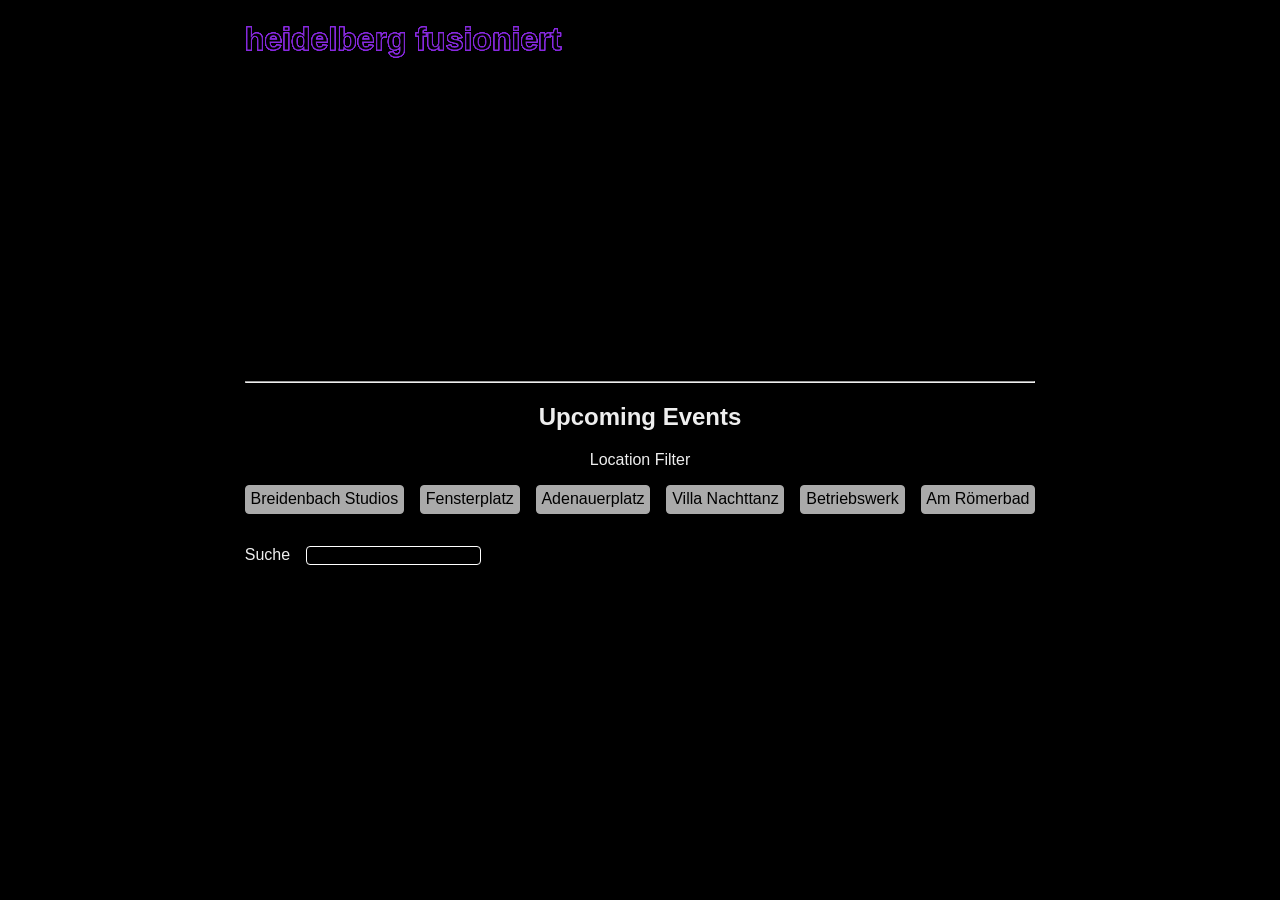
==== commit e326a4da: "initial commit" ====
--- a/index.html
+++ b/index.html
@@ -1,24 +1 @@
-<!DOCTYPE html>
-<html lang="en-US">
-  <head>
-    <meta charset="utf-8">
-    <meta name="viewport" content="width=device-width,initial-scale=1">
-    <title>Mathe Fuer Anfaenger | Mathe fuer Anfaenger</title>
-    <meta name="description" content="Just testing">
-    
-    
-    <link rel="preload" href="/assets/css/0.styles.273fd52f.css" as="style"><link rel="preload" href="/assets/js/app.271cebac.js" as="script"><link rel="preload" href="/assets/js/2.a4de6e63.js" as="script"><link rel="preload" href="/assets/js/5.bcc479c5.js" as="script"><link rel="prefetch" href="/assets/js/3.431b9807.js"><link rel="prefetch" href="/assets/js/4.8057bb1f.js"><link rel="prefetch" href="/assets/js/6.8939b82a.js"><link rel="prefetch" href="/assets/js/7.8a163b7d.js">
-    <link rel="stylesheet" href="/assets/css/0.styles.273fd52f.css">
-  </head>
-  <body>
-    <div id="app" data-server-rendered="true"><div class="theme-container"><header class="navbar"><div class="sidebar-button"><svg xmlns="http://www.w3.org/2000/svg" aria-hidden="true" role="img" viewBox="0 0 448 512" class="icon"><path fill="currentColor" d="M436 124H12c-6.627 0-12-5.373-12-12V80c0-6.627 5.373-12 12-12h424c6.627 0 12 5.373 12 12v32c0 6.627-5.373 12-12 12zm0 160H12c-6.627 0-12-5.373-12-12v-32c0-6.627 5.373-12 12-12h424c6.627 0 12 5.373 12 12v32c0 6.627-5.373 12-12 12zm0 160H12c-6.627 0-12-5.373-12-12v-32c0-6.627 5.373-12 12-12h424c6.627 0 12 5.373 12 12v32c0 6.627-5.373 12-12 12z"></path></svg></div> <a href="/" class="home-link router-link-exact-active router-link-active"><!----> <span class="site-name">Mathe fuer Anfaenger</span></a> <div class="links"><div class="search-box"><input aria-label="Search" autocomplete="off" spellcheck="false" value=""> <!----></div> <!----></div></header> <div class="sidebar-mask"></div> <aside class="sidebar"><!---->  <ul class="sidebar-links"><li><a href="/" class="active sidebar-link">Mathe Fuer Anfaenger</a><ul class="sidebar-sub-headers"></ul></li><li><a href="/epiplus1.html" class="sidebar-link">Die schoenste Gleichung</a></li></ul> </aside> <main class="page"> <div class="content default"><h1 id="mathe-fuer-anfaenger"><a href="#mathe-fuer-anfaenger" aria-hidden="true" class="header-anchor">#</a> Mathe Fuer Anfaenger</h1> <p>Hallo Eike,<br>
-Ich hab mal eine Testseite mit <a href="https://vuepress.vuejs.org/" target="_blank" rel="noopener noreferrer">vuepress<svg xmlns="http://www.w3.org/2000/svg" aria-hidden="true" x="0px" y="0px" viewBox="0 0 100 100" width="15" height="15" class="icon outbound"><path fill="currentColor" d="M18.8,85.1h56l0,0c2.2,0,4-1.8,4-4v-32h-8v28h-48v-48h28v-8h-32l0,0c-2.2,0-4,1.8-4,4v56C14.8,83.3,16.6,85.1,18.8,85.1z"></path> <polygon fill="currentColor" points="45.7,48.7 51.3,54.3 77.2,28.5 77.2,37.2 85.2,37.2 85.2,14.9 62.8,14.9 62.8,22.9 71.5,22.9"></polygon></svg></a> gemacht, und es ist echt ganz cool. Einziger Nachteil ist dass erst die 1.0 Version Plugins unterstuezt und die Version ist noch nicht so ganz stabil, macht bei mir etwas Probleme mit dem dev server, und man braucht die Plugins fuer Latex.<br>
-Ich hab mal einen <a href="./epiplus1">Artikel</a> geschrieben um zu testen wie gut das wirklich geht, du kannst auch mal die Suche ausprobieren und die Seite auf dem Telefon angucken.</p> <h3 id="das-ist-eine-testseite"><a href="#das-ist-eine-testseite" aria-hidden="true" class="header-anchor">#</a> Das ist eine Testseite</h3> <p>So koennte eine Mathe Seite aufgebaut sein. Der Content wird einfach als Markdown eingetippt.</p> <div class="tip custom-block"><p>Markdown ist eine sehr einfache Formatierungssprache welche
-gerade sehr Populaer ist, hier ein link mit ein paar <a href="https://github.com/adam-p/markdown-here/wiki/Markdown-Cheatsheet" target="_blank" rel="noopener noreferrer">Beispielen<svg xmlns="http://www.w3.org/2000/svg" aria-hidden="true" x="0px" y="0px" viewBox="0 0 100 100" width="15" height="15" class="icon outbound"><path fill="currentColor" d="M18.8,85.1h56l0,0c2.2,0,4-1.8,4-4v-32h-8v28h-48v-48h28v-8h-32l0,0c-2.2,0-4,1.8-4,4v56C14.8,83.3,16.6,85.1,18.8,85.1z"></path> <polygon fill="currentColor" points="45.7,48.7 51.3,54.3 77.2,28.5 77.2,37.2 85.2,37.2 85.2,14.9 62.8,14.9 62.8,22.9 71.5,22.9"></polygon></svg></a></p></div> <h3 id="mathjax-unterstuezt-latex-in-markdown"><a href="#mathjax-unterstuezt-latex-in-markdown" aria-hidden="true" class="header-anchor">#</a> MathJax unterstuezt Latex in Markdown</h3> <p>Mit dem <a href="https://vuepress.github.io/en/plugins/mathjax/" target="_blank" rel="noopener noreferrer">MathJax<svg xmlns="http://www.w3.org/2000/svg" aria-hidden="true" x="0px" y="0px" viewBox="0 0 100 100" width="15" height="15" class="icon outbound"><path fill="currentColor" d="M18.8,85.1h56l0,0c2.2,0,4-1.8,4-4v-32h-8v28h-48v-48h28v-8h-32l0,0c-2.2,0-4,1.8-4,4v56C14.8,83.3,16.6,85.1,18.8,85.1z"></path> <polygon fill="currentColor" points="45.7,48.7 51.3,54.3 77.2,28.5 77.2,37.2 85.2,37.2 85.2,14.9 62.8,14.9 62.8,22.9 71.5,22.9"></polygon></svg></a> Plugin kann man direkt latex code in Markdown verwenden.</p> <h5 id="hier-ein-beispiel"><a href="#hier-ein-beispiel" aria-hidden="true" class="header-anchor">#</a> Hier ein Beispiel:</h5> <p>Supposing that <mjx-container jax="SVG" class="MathJax"><svg xmlns="http://www.w3.org/2000/svg" width="5.257ex" height="1.971ex" viewBox="0 -666 2323.6 871" style="vertical-align:-0.464ex;"><g stroke="currentColor" fill="currentColor" stroke-width="0" transform="matrix(1 0 0 -1 0 0)"><g data-mml-node="math"><g data-mml-node="mi"><path data-c="79" d="M21 287Q21 301 36 335T84 406T158 442Q199 442 224 419T250 355Q248 336 247 334Q247 331 231 288T198 191T182 105Q182 62 196 45T238 27Q261 27 281 38T312 61T339 94Q339 95 344 114T358 173T377 247Q415 397 419 404Q432 431 462 431Q475 431 483 424T494 412T496 403Q496 390 447 193T391 -23Q363 -106 294 -155T156 -205Q111 -205 77 -183T43 -117Q43 -95 50 -80T69 -58T89 -48T106 -45Q150 -45 150 -87Q150 -107 138 -122T115 -142T102 -147L99 -148Q101 -153 118 -160T152 -167H160Q177 -167 186 -165Q219 -156 247 -127T290 -65T313 -9T321 21L315 17Q309 13 296 6T270 -6Q250 -11 231 -11Q185 -11 150 11T104 82Q103 89 103 113Q103 170 138 262T173 379Q173 380 173 381Q173 390 173 393T169 400T158 404H154Q131 404 112 385T82 344T65 302T57 280Q55 278 41 278H27Q21 284 21 287Z"></path></g><g data-mml-node="mo" transform="translate(767.8, 0)"><path data-c="2A7E" d="M83 616Q83 624 89 630T99 636Q107 636 253 568T543 431T687 361Q694 356 694 346T687 331Q685 329 395 192L107 56H101Q83 58 83 76Q83 77 83 79Q82 86 98 95Q117 105 248 167Q326 204 378 228L626 346L360 472Q291 505 200 548Q112 589 98 597T83 616ZM674 172Q692 172 694 154Q694 142 687 137Q685 135 395 -2L107 -138H101Q83 -136 83 -118Q83 -106 96 -100Q100 -98 380 35T665 170T674 172Z"></path></g><g data-mml-node="mn" transform="translate(1823.6, 0)"><path data-c="30" d="M96 585Q152 666 249 666Q297 666 345 640T423 548Q460 465 460 320Q460 165 417 83Q397 41 362 16T301 -15T250 -22Q224 -22 198 -16T137 16T82 83Q39 165 39 320Q39 494 96 585ZM321 597Q291 629 250 629Q208 629 178 597Q153 571 145 525T137 333Q137 175 145 125T181 46Q209 16 250 16Q290 16 318 46Q347 76 354 130T362 333Q362 478 354 524T321 597Z"></path></g></g></g></svg></mjx-container> and that <mjx-container jax="SVG" class="MathJax"><svg xmlns="http://www.w3.org/2000/svg" width="5.821ex" height="2.262ex" viewBox="0 -750 2572.7 1000" style="vertical-align:-0.566ex;"><g stroke="currentColor" fill="currentColor" stroke-width="0" transform="matrix(1 0 0 -1 0 0)"><g data-mml-node="math"><g data-mml-node="mo"><path data-c="5B" d="M118 -250V750H255V710H158V-210H255V-250H118Z"></path></g><g data-mml-node="mi" transform="translate(278, 0)"><path data-c="6C" d="M42 46H56Q95 46 103 60V68Q103 77 103 91T103 124T104 167T104 217T104 272T104 329Q104 366 104 407T104 482T104 542T103 586T103 603Q100 622 89 628T44 637H26V660Q26 683 28 683L38 684Q48 685 67 686T104 688Q121 689 141 690T171 693T182 694H185V379Q185 62 186 60Q190 52 198 49Q219 46 247 46H263V0H255L232 1Q209 2 183 2T145 3T107 3T57 1L34 0H26V46H42Z"></path><path data-c="6F" d="M28 214Q28 309 93 378T250 448Q340 448 405 380T471 215Q471 120 407 55T250 -10Q153 -10 91 57T28 214ZM250 30Q372 30 372 193V225V250Q372 272 371 288T364 326T348 362T317 390T268 410Q263 411 252 411Q222 411 195 399Q152 377 139 338T126 246V226Q126 130 145 91Q177 30 250 30Z" transform="translate(278, 0)"></path><path data-c="67" d="M329 409Q373 453 429 453Q459 453 472 434T485 396Q485 382 476 371T449 360Q416 360 412 390Q410 404 415 411Q415 412 416 414V415Q388 412 363 393Q355 388 355 386Q355 385 359 381T368 369T379 351T388 325T392 292Q392 230 343 187T222 143Q172 143 123 171Q112 153 112 133Q112 98 138 81Q147 75 155 75T227 73Q311 72 335 67Q396 58 431 26Q470 -13 470 -72Q470 -139 392 -175Q332 -206 250 -206Q167 -206 107 -175Q29 -140 29 -75Q29 -39 50 -15T92 18L103 24Q67 55 67 108Q67 155 96 193Q52 237 52 292Q52 355 102 398T223 442Q274 442 318 416L329 409ZM299 343Q294 371 273 387T221 404Q192 404 171 388T145 343Q142 326 142 292Q142 248 149 227T179 192Q196 182 222 182Q244 182 260 189T283 207T294 227T299 242Q302 258 302 292T299 343ZM403 -75Q403 -50 389 -34T348 -11T299 -2T245 0H218Q151 0 138 -6Q118 -15 107 -34T95 -74Q95 -84 101 -97T122 -127T170 -155T250 -167Q319 -167 361 -139T403 -75Z" transform="translate(778, 0)"></path></g><g data-mml-node="mo" transform="translate(1556, 0)"><path data-c="2061" d=""></path></g><g data-mml-node="mi" transform="translate(1722.7, 0)"><path data-c="78" d="M52 289Q59 331 106 386T222 442Q257 442 286 424T329 379Q371 442 430 442Q467 442 494 420T522 361Q522 332 508 314T481 292T458 288Q439 288 427 299T415 328Q415 374 465 391Q454 404 425 404Q412 404 406 402Q368 386 350 336Q290 115 290 78Q290 50 306 38T341 26Q378 26 414 59T463 140Q466 150 469 151T485 153H489Q504 153 504 145Q504 144 502 134Q486 77 440 33T333 -11Q263 -11 227 52Q186 -10 133 -10H127Q78 -10 57 16T35 71Q35 103 54 123T99 143Q142 143 142 101Q142 81 130 66T107 46T94 41L91 40Q91 39 97 36T113 29T132 26Q168 26 194 71Q203 87 217 139T245 247T261 313Q266 340 266 352Q266 380 251 392T217 404Q177 404 142 372T93 290Q91 281 88 280T72 278H58Q52 284 52 289Z"></path></g><g data-mml-node="mo" transform="translate(2294.7, 0)"><path data-c="5D" d="M22 710V750H159V-250H22V-210H119V710H22Z"></path></g></g></g></svg></mjx-container> represents the integer part of <mjx-container jax="SVG" class="MathJax"><svg xmlns="http://www.w3.org/2000/svg" width="4.563ex" height="2.036ex" viewBox="0 -694 2016.7 900" style="vertical-align:-0.466ex;"><g stroke="currentColor" fill="currentColor" stroke-width="0" transform="matrix(1 0 0 -1 0 0)"><g data-mml-node="math"><g data-mml-node="mi"><path data-c="6C" d="M42 46H56Q95 46 103 60V68Q103 77 103 91T103 124T104 167T104 217T104 272T104 329Q104 366 104 407T104 482T104 542T103 586T103 603Q100 622 89 628T44 637H26V660Q26 683 28 683L38 684Q48 685 67 686T104 688Q121 689 141 690T171 693T182 694H185V379Q185 62 186 60Q190 52 198 49Q219 46 247 46H263V0H255L232 1Q209 2 183 2T145 3T107 3T57 1L34 0H26V46H42Z"></path><path data-c="6F" d="M28 214Q28 309 93 378T250 448Q340 448 405 380T471 215Q471 120 407 55T250 -10Q153 -10 91 57T28 214ZM250 30Q372 30 372 193V225V250Q372 272 371 288T364 326T348 362T317 390T268 410Q263 411 252 411Q222 411 195 399Q152 377 139 338T126 246V226Q126 130 145 91Q177 30 250 30Z" transform="translate(278, 0)"></path><path data-c="67" d="M329 409Q373 453 429 453Q459 453 472 434T485 396Q485 382 476 371T449 360Q416 360 412 390Q410 404 415 411Q415 412 416 414V415Q388 412 363 393Q355 388 355 386Q355 385 359 381T368 369T379 351T388 325T392 292Q392 230 343 187T222 143Q172 143 123 171Q112 153 112 133Q112 98 138 81Q147 75 155 75T227 73Q311 72 335 67Q396 58 431 26Q470 -13 470 -72Q470 -139 392 -175Q332 -206 250 -206Q167 -206 107 -175Q29 -140 29 -75Q29 -39 50 -15T92 18L103 24Q67 55 67 108Q67 155 96 193Q52 237 52 292Q52 355 102 398T223 442Q274 442 318 416L329 409ZM299 343Q294 371 273 387T221 404Q192 404 171 388T145 343Q142 326 142 292Q142 248 149 227T179 192Q196 182 222 182Q244 182 260 189T283 207T294 227T299 242Q302 258 302 292T299 343ZM403 -75Q403 -50 389 -34T348 -11T299 -2T245 0H218Q151 0 138 -6Q118 -15 107 -34T95 -74Q95 -84 101 -97T122 -127T170 -155T250 -167Q319 -167 361 -139T403 -75Z" transform="translate(778, 0)"></path></g><g data-mml-node="mo" transform="translate(1278, 0)"><path data-c="2061" d=""></path></g><g data-mml-node="mi" transform="translate(1444.7, 0)"><path data-c="78" d="M52 289Q59 331 106 386T222 442Q257 442 286 424T329 379Q371 442 430 442Q467 442 494 420T522 361Q522 332 508 314T481 292T458 288Q439 288 427 299T415 328Q415 374 465 391Q454 404 425 404Q412 404 406 402Q368 386 350 336Q290 115 290 78Q290 50 306 38T341 26Q378 26 414 59T463 140Q466 150 469 151T485 153H489Q504 153 504 145Q504 144 502 134Q486 77 440 33T333 -11Q263 -11 227 52Q186 -10 133 -10H127Q78 -10 57 16T35 71Q35 103 54 123T99 143Q142 143 142 101Q142 81 130 66T107 46T94 41L91 40Q91 39 97 36T113 29T132 26Q168 26 194 71Q203 87 217 139T245 247T261 313Q266 340 266 352Q266 380 251 392T217 404Q177 404 142 372T93 290Q91 281 88 280T72 278H58Q52 284 52 289Z"></path></g></g></g></svg></mjx-container>, let:</p> <p></p><p><mjx-container jax="SVG" display="true" class="MathJax"><svg xmlns="http://www.w3.org/2000/svg" width="47.919ex" height="8.089ex" viewBox="0 -1559 21180.2 3575.4" style="vertical-align:-4.562ex;"><g stroke="currentColor" fill="currentColor" stroke-width="0" transform="matrix(1 0 0 -1 0 0)"><g data-mml-node="math"><g data-mml-node="mi"><path data-c="3A6" d="M312 622Q310 623 307 625T303 629T297 631T286 634T270 635T246 636T211 637H184V683H196Q220 680 361 680T526 683H538V637H511Q468 637 447 635T422 631T411 622V533L425 531Q525 519 595 466T665 342Q665 301 642 267T583 209T506 172T425 152L411 150V61Q417 55 421 53T447 48T511 46H538V0H526Q502 3 361 3T196 0H184V46H211Q231 46 245 46T270 47T286 48T297 51T303 54T307 57T312 61V150H310Q309 151 289 153T232 166T160 195Q149 201 136 210T103 238T69 284T56 342Q56 414 128 467T294 530Q309 532 310 533H312V622ZM170 342Q170 207 307 188H312V495H309Q301 495 282 491T231 469T186 423Q170 389 170 342ZM415 188Q487 199 519 236T551 342Q551 384 539 414T507 459T470 481T434 491T415 495H410V188H415Z"></path></g><g data-mml-node="mo" transform="translate(722, 0)"><path data-c="28" d="M94 250Q94 319 104 381T127 488T164 576T202 643T244 695T277 729T302 750H315H319Q333 750 333 741Q333 738 316 720T275 667T226 581T184 443T167 250T184 58T225 -81T274 -167T316 -220T333 -241Q333 -250 318 -250H315H302L274 -226Q180 -141 137 -14T94 250Z"></path></g><g data-mml-node="mi" transform="translate(1111, 0)"><path data-c="79" d="M21 287Q21 301 36 335T84 406T158 442Q199 442 224 419T250 355Q248 336 247 334Q247 331 231 288T198 191T182 105Q182 62 196 45T238 27Q261 27 281 38T312 61T339 94Q339 95 344 114T358 173T377 247Q415 397 419 404Q432 431 462 431Q475 431 483 424T494 412T496 403Q496 390 447 193T391 -23Q363 -106 294 -155T156 -205Q111 -205 77 -183T43 -117Q43 -95 50 -80T69 -58T89 -48T106 -45Q150 -45 150 -87Q150 -107 138 -122T115 -142T102 -147L99 -148Q101 -153 118 -160T152 -167H160Q177 -167 186 -165Q219 -156 247 -127T290 -65T313 -9T321 21L315 17Q309 13 296 6T270 -6Q250 -11 231 -11Q185 -11 150 11T104 82Q103 89 103 113Q103 170 138 262T173 379Q173 380 173 381Q173 390 173 393T169 400T158 404H154Q131 404 112 385T82 344T65 302T57 280Q55 278 41 278H27Q21 284 21 287Z"></path></g><g data-mml-node="mo" transform="translate(1601, 0)"><path data-c="29" d="M60 749L64 750Q69 750 74 750H86L114 726Q208 641 251 514T294 250Q294 182 284 119T261 12T224 -76T186 -143T145 -194T113 -227T90 -246Q87 -249 86 -250H74Q66 -250 63 -250T58 -247T55 -238Q56 -237 66 -225Q221 -64 221 250T66 725Q56 737 55 738Q55 746 60 749Z"></path></g><g data-mml-node="mo" transform="translate(2267.8, 0)"><path data-c="3D" d="M56 347Q56 360 70 367H707Q722 359 722 347Q722 336 708 328L390 327H72Q56 332 56 347ZM56 153Q56 168 72 173H708Q722 163 722 153Q722 140 707 133H70Q56 140 56 153Z"></path></g><g data-mml-node="mfrac" transform="translate(3323.6, 0)"><g data-mml-node="mn" transform="translate(677.5, 676)"><path data-c="31" d="M213 578L200 573Q186 568 160 563T102 556H83V602H102Q149 604 189 617T245 641T273 663Q275 666 285 666Q294 666 302 660V361L303 61Q310 54 315 52T339 48T401 46H427V0H416Q395 3 257 3Q121 3 100 0H88V46H114Q136 46 152 46T177 47T193 50T201 52T207 57T213 61V578Z"></path></g><g data-mml-node="mrow" transform="translate(220, -686)"><g data-mml-node="mn"><path data-c="32" d="M109 429Q82 429 66 447T50 491Q50 562 103 614T235 666Q326 666 387 610T449 465Q449 422 429 383T381 315T301 241Q265 210 201 149L142 93L218 92Q375 92 385 97Q392 99 409 186V189H449V186Q448 183 436 95T421 3V0H50V19V31Q50 38 56 46T86 81Q115 113 136 137Q145 147 170 174T204 211T233 244T261 278T284 308T305 340T320 369T333 401T340 431T343 464Q343 527 309 573T212 619Q179 619 154 602T119 569T109 550Q109 549 114 549Q132 549 151 535T170 489Q170 464 154 447T109 429Z"></path></g><g data-mml-node="mi" transform="translate(500, 0)"><path data-c="3C0" d="M132 -11Q98 -11 98 22V33L111 61Q186 219 220 334L228 358H196Q158 358 142 355T103 336Q92 329 81 318T62 297T53 285Q51 284 38 284Q19 284 19 294Q19 300 38 329T93 391T164 429Q171 431 389 431Q549 431 553 430Q573 423 573 402Q573 371 541 360Q535 358 472 358H408L405 341Q393 269 393 222Q393 170 402 129T421 65T431 37Q431 20 417 5T381 -10Q370 -10 363 -7T347 17T331 77Q330 86 330 121Q330 170 339 226T357 318T367 358H269L268 354Q268 351 249 275T206 114T175 17Q164 -11 132 -11Z"></path></g><g data-mml-node="mi" transform="translate(1070, 0)"><path data-c="69" d="M184 600Q184 624 203 642T247 661Q265 661 277 649T290 619Q290 596 270 577T226 557Q211 557 198 567T184 600ZM21 287Q21 295 30 318T54 369T98 420T158 442Q197 442 223 419T250 357Q250 340 236 301T196 196T154 83Q149 61 149 51Q149 26 166 26Q175 26 185 29T208 43T235 78T260 137Q263 149 265 151T282 153Q302 153 302 143Q302 135 293 112T268 61T223 11T161 -11Q129 -11 102 10T74 74Q74 91 79 106T122 220Q160 321 166 341T173 380Q173 404 156 404H154Q124 404 99 371T61 287Q60 286 59 284T58 281T56 279T53 278T49 278T41 278H27Q21 284 21 287Z"></path></g></g><rect width="1615" height="60" x="120" y="220"></rect></g><g data-mml-node="msubsup" transform="translate(5345.2, 0)"><g data-mml-node="mo"><path data-c="222B" d="M114 -798Q132 -824 165 -824H167Q195 -824 223 -764T275 -600T320 -391T362 -164Q365 -143 367 -133Q439 292 523 655T645 1127Q651 1145 655 1157T672 1201T699 1257T733 1306T777 1346T828 1360Q884 1360 912 1325T944 1245Q944 1220 932 1205T909 1186T887 1183Q866 1183 849 1198T832 1239Q832 1287 885 1296L882 1300Q879 1303 874 1307T866 1313Q851 1323 833 1323Q819 1323 807 1311T775 1255T736 1139T689 936T633 628Q574 293 510 -5T410 -437T355 -629Q278 -862 165 -862Q125 -862 92 -831T55 -746Q55 -711 74 -698T112 -685Q133 -685 150 -700T167 -741Q167 -789 114 -798Z"></path></g><g data-mml-node="TeXAtom" transform="translate(1071.6, 1088.1) scale(0.707)"><g data-mml-node="mn"><path data-c="32" d="M109 429Q82 429 66 447T50 491Q50 562 103 614T235 666Q326 666 387 610T449 465Q449 422 429 383T381 315T301 241Q265 210 201 149L142 93L218 92Q375 92 385 97Q392 99 409 186V189H449V186Q448 183 436 95T421 3V0H50V19V31Q50 38 56 46T86 81Q115 113 136 137Q145 147 170 174T204 211T233 244T261 278T284 308T305 340T320 369T333 401T340 431T343 464Q343 527 309 573T212 619Q179 619 154 602T119 569T109 550Q109 549 114 549Q132 549 151 535T170 489Q170 464 154 447T109 429Z"></path></g><g data-mml-node="mo" transform="translate(500, 0)"><path data-c="2B" d="M56 237T56 250T70 270H369V420L370 570Q380 583 389 583Q402 583 409 568V270H707Q722 262 722 250T707 230H409V-68Q401 -82 391 -82H389H387Q375 -82 369 -68V230H70Q56 237 56 250Z"></path></g><g data-mml-node="mi" transform="translate(1278, 0)"><path data-c="69" d="M184 600Q184 624 203 642T247 661Q265 661 277 649T290 619Q290 596 270 577T226 557Q211 557 198 567T184 600ZM21 287Q21 295 30 318T54 369T98 420T158 442Q197 442 223 419T250 357Q250 340 236 301T196 196T154 83Q149 61 149 51Q149 26 166 26Q175 26 185 29T208 43T235 78T260 137Q263 149 265 151T282 153Q302 153 302 143Q302 135 293 112T268 61T223 11T161 -11Q129 -11 102 10T74 74Q74 91 79 106T122 220Q160 321 166 341T173 380Q173 404 156 404H154Q124 404 99 371T61 287Q60 286 59 284T58 281T56 279T53 278T49 278T41 278H27Q21 284 21 287Z"></path></g><g data-mml-node="mi" transform="translate(1623, 0)"><path data-c="221E" d="M55 217Q55 305 111 373T254 442Q342 442 419 381Q457 350 493 303L507 284L514 294Q618 442 747 442Q833 442 888 374T944 214Q944 128 889 59T743 -11Q657 -11 580 50Q542 81 506 128L492 147L485 137Q381 -11 252 -11Q166 -11 111 57T55 217ZM907 217Q907 285 869 341T761 397Q740 397 720 392T682 378T648 359T619 335T594 310T574 285T559 263T548 246L543 238L574 198Q605 158 622 138T664 94T714 61T765 51Q827 51 867 100T907 217ZM92 214Q92 145 131 89T239 33Q357 33 456 193L425 233Q364 312 334 337Q285 380 233 380Q171 380 132 331T92 214Z"></path></g></g><g data-mml-node="TeXAtom" transform="translate(556, -896.4) scale(0.707)"><g data-mml-node="mn"><path data-c="32" d="M109 429Q82 429 66 447T50 491Q50 562 103 614T235 666Q326 666 387 610T449 465Q449 422 429 383T381 315T301 241Q265 210 201 149L142 93L218 92Q375 92 385 97Q392 99 409 186V189H449V186Q448 183 436 95T421 3V0H50V19V31Q50 38 56 46T86 81Q115 113 136 137Q145 147 170 174T204 211T233 244T261 278T284 308T305 340T320 369T333 401T340 431T343 464Q343 527 309 573T212 619Q179 619 154 602T119 569T109 550Q109 549 114 549Q132 549 151 535T170 489Q170 464 154 447T109 429Z"></path></g><g data-mml-node="mo" transform="translate(500, 0)"><path data-c="2212" d="M84 237T84 250T98 270H679Q694 262 694 250T679 230H98Q84 237 84 250Z"></path></g><g data-mml-node="mi" transform="translate(1278, 0)"><path data-c="69" d="M184 600Q184 624 203 642T247 661Q265 661 277 649T290 619Q290 596 270 577T226 557Q211 557 198 567T184 600ZM21 287Q21 295 30 318T54 369T98 420T158 442Q197 442 223 419T250 357Q250 340 236 301T196 196T154 83Q149 61 149 51Q149 26 166 26Q175 26 185 29T208 43T235 78T260 137Q263 149 265 151T282 153Q302 153 302 143Q302 135 293 112T268 61T223 11T161 -11Q129 -11 102 10T74 74Q74 91 79 106T122 220Q160 321 166 341T173 380Q173 404 156 404H154Q124 404 99 371T61 287Q60 286 59 284T58 281T56 279T53 278T49 278T41 278H27Q21 284 21 287Z"></path></g><g data-mml-node="mi" transform="translate(1623, 0)"><path data-c="221E" d="M55 217Q55 305 111 373T254 442Q342 442 419 381Q457 350 493 303L507 284L514 294Q618 442 747 442Q833 442 888 374T944 214Q944 128 889 59T743 -11Q657 -11 580 50Q542 81 506 128L492 147L485 137Q381 -11 252 -11Q166 -11 111 57T55 217ZM907 217Q907 285 869 341T761 397Q740 397 720 392T682 378T648 359T619 335T594 310T574 285T559 263T548 246L543 238L574 198Q605 158 622 138T664 94T714 61T765 51Q827 51 867 100T907 217ZM92 214Q92 145 131 89T239 33Q357 33 456 193L425 233Q364 312 334 337Q285 380 233 380Q171 380 132 331T92 214Z"></path></g></g></g><g data-mml-node="mfrac" transform="translate(8488.2, 0)"><g data-mml-node="mrow" transform="translate(3842, 676)"><g data-mml-node="msup"><g data-mml-node="mi"><path data-c="79" d="M21 287Q21 301 36 335T84 406T158 442Q199 442 224 419T250 355Q248 336 247 334Q247 331 231 288T198 191T182 105Q182 62 196 45T238 27Q261 27 281 38T312 61T339 94Q339 95 344 114T358 173T377 247Q415 397 419 404Q432 431 462 431Q475 431 483 424T494 412T496 403Q496 390 447 193T391 -23Q363 -106 294 -155T156 -205Q111 -205 77 -183T43 -117Q43 -95 50 -80T69 -58T89 -48T106 -45Q150 -45 150 -87Q150 -107 138 -122T115 -142T102 -147L99 -148Q101 -153 118 -160T152 -167H160Q177 -167 186 -165Q219 -156 247 -127T290 -65T313 -9T321 21L315 17Q309 13 296 6T270 -6Q250 -11 231 -11Q185 -11 150 11T104 82Q103 89 103 113Q103 170 138 262T173 379Q173 380 173 381Q173 390 173 393T169 400T158 404H154Q131 404 112 385T82 344T65 302T57 280Q55 278 41 278H27Q21 284 21 287Z"></path></g><g data-mml-node="TeXAtom" transform="translate(490, 363) scale(0.707)"><g data-mml-node="mi"><path data-c="3C9" d="M495 384Q495 406 514 424T555 443Q574 443 589 425T604 364Q604 334 592 278T555 155T483 38T377 -11Q297 -11 267 66Q266 68 260 61Q201 -11 125 -11Q15 -11 15 139Q15 230 56 325T123 434Q135 441 147 436Q160 429 160 418Q160 406 140 379T94 306T62 208Q61 202 61 187Q61 124 85 100T143 76Q201 76 245 129L253 137V156Q258 297 317 297Q348 297 348 261Q348 243 338 213T318 158L308 135Q309 133 310 129T318 115T334 97T358 83T393 76Q456 76 501 148T546 274Q546 305 533 325T508 357T495 384Z"></path></g></g></g><g data-mml-node="TeXAtom" transform="translate(979.8, 0)"><g data-mml-node="mi"><path data-c="64" d="M376 495Q376 511 376 535T377 568Q377 613 367 624T316 637H298V660Q298 683 300 683L310 684Q320 685 339 686T376 688Q393 689 413 690T443 693T454 694H457V390Q457 84 458 81Q461 61 472 55T517 46H535V0Q533 0 459 -5T380 -11H373V44L365 37Q307 -11 235 -11Q158 -11 96 50T34 215Q34 315 97 378T244 442Q319 442 376 393V495ZM373 342Q328 405 260 405Q211 405 173 369Q146 341 139 305T131 211Q131 155 138 120T173 59Q203 26 251 26Q322 26 373 103V342Z"></path></g></g><g data-mml-node="mi" transform="translate(1535.8, 0)"><path data-c="3C9" d="M495 384Q495 406 514 424T555 443Q574 443 589 425T604 364Q604 334 592 278T555 155T483 38T377 -11Q297 -11 267 66Q266 68 260 61Q201 -11 125 -11Q15 -11 15 139Q15 230 56 325T123 434Q135 441 147 436Q160 429 160 418Q160 406 140 379T94 306T62 208Q61 202 61 187Q61 124 85 100T143 76Q201 76 245 129L253 137V156Q258 297 317 297Q348 297 348 261Q348 243 338 213T318 158L308 135Q309 133 310 129T318 115T334 97T358 83T393 76Q456 76 501 148T546 274Q546 305 533 325T508 357T495 384Z"></path></g></g><g data-mml-node="mrow" transform="translate(220, -1366.9)"><g data-mml-node="mi"><path data-c="3C9" d="M495 384Q495 406 514 424T555 443Q574 443 589 425T604 364Q604 334 592 278T555 155T483 38T377 -11Q297 -11 267 66Q266 68 260 61Q201 -11 125 -11Q15 -11 15 139Q15 230 56 325T123 434Q135 441 147 436Q160 429 160 418Q160 406 140 379T94 306T62 208Q61 202 61 187Q61 124 85 100T143 76Q201 76 245 129L253 137V156Q258 297 317 297Q348 297 348 261Q348 243 338 213T318 158L308 135Q309 133 310 129T318 115T334 97T358 83T393 76Q456 76 501 148T546 274Q546 305 533 325T508 357T495 384Z"></path></g><g data-mml-node="msup" transform="translate(622, 0)"><g data-mml-node="mrow"><g data-mml-node="mo"><path data-c="28" d="M180 96T180 250T205 541T266 770T353 944T444 1069T527 1150H555Q561 1144 561 1141Q561 1137 545 1120T504 1072T447 995T386 878T330 721T288 513T272 251Q272 133 280 56Q293 -87 326 -209T399 -405T475 -531T536 -609T561 -640Q561 -643 555 -649H527Q483 -612 443 -568T353 -443T266 -270T205 -41Z"></path></g><g data-mml-node="mn" transform="translate(597, 0)"><path data-c="31" d="M213 578L200 573Q186 568 160 563T102 556H83V602H102Q149 604 189 617T245 641T273 663Q275 666 285 666Q294 666 302 660V361L303 61Q310 54 315 52T339 48T401 46H427V0H416Q395 3 257 3Q121 3 100 0H88V46H114Q136 46 152 46T177 47T193 50T201 52T207 57T213 61V578Z"></path></g><g data-mml-node="mo" transform="translate(1319.2, 0)"><path data-c="2B" d="M56 237T56 250T70 270H369V420L370 570Q380 583 389 583Q402 583 409 568V270H707Q722 262 722 250T707 230H409V-68Q401 -82 391 -82H389H387Q375 -82 369 -68V230H70Q56 237 56 250Z"></path></g><g data-mml-node="mfrac" transform="translate(2319.4, 0)"><g data-mml-node="mi" transform="translate(1325.3, 394) scale(0.707)"><path data-c="3C9" d="M495 384Q495 406 514 424T555 443Q574 443 589 425T604 364Q604 334 592 278T555 155T483 38T377 -11Q297 -11 267 66Q266 68 260 61Q201 -11 125 -11Q15 -11 15 139Q15 230 56 325T123 434Q135 441 147 436Q160 429 160 418Q160 406 140 379T94 306T62 208Q61 202 61 187Q61 124 85 100T143 76Q201 76 245 129L253 137V156Q258 297 317 297Q348 297 348 261Q348 243 338 213T318 158L308 135Q309 133 310 129T318 115T334 97T358 83T393 76Q456 76 501 148T546 274Q546 305 533 325T508 357T495 384Z"></path></g><g data-mml-node="mrow" transform="translate(220, -429.7) scale(0.707)"><g data-mml-node="mo"><path data-c="28" d="M94 250Q94 319 104 381T127 488T164 576T202 643T244 695T277 729T302 750H315H319Q333 750 333 741Q333 738 316 720T275 667T226 581T184 443T167 250T184 58T225 -81T274 -167T316 -220T333 -241Q333 -250 318 -250H315H302L274 -226Q180 -141 137 -14T94 250Z"></path></g><g data-mml-node="mi" transform="translate(389, 0)"><path data-c="6C" d="M42 46H56Q95 46 103 60V68Q103 77 103 91T103 124T104 167T104 217T104 272T104 329Q104 366 104 407T104 482T104 542T103 586T103 603Q100 622 89 628T44 637H26V660Q26 683 28 683L38 684Q48 685 67 686T104 688Q121 689 141 690T171 693T182 694H185V379Q185 62 186 60Q190 52 198 49Q219 46 247 46H263V0H255L232 1Q209 2 183 2T145 3T107 3T57 1L34 0H26V46H42Z"></path><path data-c="6F" d="M28 214Q28 309 93 378T250 448Q340 448 405 380T471 215Q471 120 407 55T250 -10Q153 -10 91 57T28 214ZM250 30Q372 30 372 193V225V250Q372 272 371 288T364 326T348 362T317 390T268 410Q263 411 252 411Q222 411 195 399Q152 377 139 338T126 246V226Q126 130 145 91Q177 30 250 30Z" transform="translate(278, 0)"></path><path data-c="67" d="M329 409Q373 453 429 453Q459 453 472 434T485 396Q485 382 476 371T449 360Q416 360 412 390Q410 404 415 411Q415 412 416 414V415Q388 412 363 393Q355 388 355 386Q355 385 359 381T368 369T379 351T388 325T392 292Q392 230 343 187T222 143Q172 143 123 171Q112 153 112 133Q112 98 138 81Q147 75 155 75T227 73Q311 72 335 67Q396 58 431 26Q470 -13 470 -72Q470 -139 392 -175Q332 -206 250 -206Q167 -206 107 -175Q29 -140 29 -75Q29 -39 50 -15T92 18L103 24Q67 55 67 108Q67 155 96 193Q52 237 52 292Q52 355 102 398T223 442Q274 442 318 416L329 409ZM299 343Q294 371 273 387T221 404Q192 404 171 388T145 343Q142 326 142 292Q142 248 149 227T179 192Q196 182 222 182Q244 182 260 189T283 207T294 227T299 242Q302 258 302 292T299 343ZM403 -75Q403 -50 389 -34T348 -11T299 -2T245 0H218Q151 0 138 -6Q118 -15 107 -34T95 -74Q95 -84 101 -97T122 -127T170 -155T250 -167Q319 -167 361 -139T403 -75Z" transform="translate(778, 0)"></path></g><g data-mml-node="mo" transform="translate(1667, 0)"><path data-c="2061" d=""></path></g><g data-mml-node="mi" transform="translate(1833.7, 0)"><path data-c="78" d="M52 289Q59 331 106 386T222 442Q257 442 286 424T329 379Q371 442 430 442Q467 442 494 420T522 361Q522 332 508 314T481 292T458 288Q439 288 427 299T415 328Q415 374 465 391Q454 404 425 404Q412 404 406 402Q368 386 350 336Q290 115 290 78Q290 50 306 38T341 26Q378 26 414 59T463 140Q466 150 469 151T485 153H489Q504 153 504 145Q504 144 502 134Q486 77 440 33T333 -11Q263 -11 227 52Q186 -10 133 -10H127Q78 -10 57 16T35 71Q35 103 54 123T99 143Q142 143 142 101Q142 81 130 66T107 46T94 41L91 40Q91 39 97 36T113 29T132 26Q168 26 194 71Q203 87 217 139T245 247T261 313Q266 340 266 352Q266 380 251 392T217 404Q177 404 142 372T93 290Q91 281 88 280T72 278H58Q52 284 52 289Z"></path></g><g data-mml-node="msup" transform="translate(2405.7, 0)"><g data-mml-node="mo"><path data-c="29" d="M60 749L64 750Q69 750 74 750H86L114 726Q208 641 251 514T294 250Q294 182 284 119T261 12T224 -76T186 -143T145 -194T113 -227T90 -246Q87 -249 86 -250H74Q66 -250 63 -250T58 -247T55 -238Q56 -237 66 -225Q221 -64 221 250T66 725Q56 737 55 738Q55 746 60 749Z"></path></g><g data-mml-node="TeXAtom" transform="translate(389, 363) scale(0.707)"><g data-mml-node="mn"><path data-c="31" d="M213 578L200 573Q186 568 160 563T102 556H83V602H102Q149 604 189 617T245 641T273 663Q275 666 285 666Q294 666 302 660V361L303 61Q310 54 315 52T339 48T401 46H427V0H416Q395 3 257 3Q121 3 100 0H88V46H114Q136 46 152 46T177 47T193 50T201 52T207 57T213 61V578Z"></path><path data-c="2E" d="M78 60Q78 84 95 102T138 120Q162 120 180 104T199 61Q199 36 182 18T139 0T96 17T78 60Z" transform="translate(500, 0)"></path><path data-c="31" d="M213 578L200 573Q186 568 160 563T102 556H83V602H102Q149 604 189 617T245 641T273 663Q275 666 285 666Q294 666 302 660V361L303 61Q310 54 315 52T339 48T401 46H427V0H416Q395 3 257 3Q121 3 100 0H88V46H114Q136 46 152 46T177 47T193 50T201 52T207 57T213 61V578Z" transform="translate(778, 0)"></path></g></g></g></g><rect width="2850.5" height="60" x="120" y="220"></rect></g><g data-mml-node="mo" transform="translate(5409.9, 0)"><path data-c="29" d="M35 1138Q35 1150 51 1150H56H69Q113 1113 153 1069T243 944T330 771T391 541T416 250T391 -40T330 -270T243 -443T152 -568T69 -649H56Q43 -649 39 -647T35 -637Q65 -607 110 -548Q283 -316 316 56Q324 133 324 251Q324 368 316 445Q278 877 48 1123Q36 1137 35 1138Z"></path></g></g><g data-mml-node="TeXAtom" transform="translate(6006.9, 876.6) scale(0.707)"><g data-mml-node="mo"><path data-c="5B" d="M118 -250V750H255V710H158V-210H255V-250H118Z"></path></g><g data-mml-node="mi" transform="translate(278, 0)"><path data-c="6C" d="M42 46H56Q95 46 103 60V68Q103 77 103 91T103 124T104 167T104 217T104 272T104 329Q104 366 104 407T104 482T104 542T103 586T103 603Q100 622 89 628T44 637H26V660Q26 683 28 683L38 684Q48 685 67 686T104 688Q121 689 141 690T171 693T182 694H185V379Q185 62 186 60Q190 52 198 49Q219 46 247 46H263V0H255L232 1Q209 2 183 2T145 3T107 3T57 1L34 0H26V46H42Z"></path><path data-c="6F" d="M28 214Q28 309 93 378T250 448Q340 448 405 380T471 215Q471 120 407 55T250 -10Q153 -10 91 57T28 214ZM250 30Q372 30 372 193V225V250Q372 272 371 288T364 326T348 362T317 390T268 410Q263 411 252 411Q222 411 195 399Q152 377 139 338T126 246V226Q126 130 145 91Q177 30 250 30Z" transform="translate(278, 0)"></path><path data-c="67" d="M329 409Q373 453 429 453Q459 453 472 434T485 396Q485 382 476 371T449 360Q416 360 412 390Q410 404 415 411Q415 412 416 414V415Q388 412 363 393Q355 388 355 386Q355 385 359 381T368 369T379 351T388 325T392 292Q392 230 343 187T222 143Q172 143 123 171Q112 153 112 133Q112 98 138 81Q147 75 155 75T227 73Q311 72 335 67Q396 58 431 26Q470 -13 470 -72Q470 -139 392 -175Q332 -206 250 -206Q167 -206 107 -175Q29 -140 29 -75Q29 -39 50 -15T92 18L103 24Q67 55 67 108Q67 155 96 193Q52 237 52 292Q52 355 102 398T223 442Q274 442 318 416L329 409ZM299 343Q294 371 273 387T221 404Q192 404 171 388T145 343Q142 326 142 292Q142 248 149 227T179 192Q196 182 222 182Q244 182 260 189T283 207T294 227T299 242Q302 258 302 292T299 343ZM403 -75Q403 -50 389 -34T348 -11T299 -2T245 0H218Q151 0 138 -6Q118 -15 107 -34T95 -74Q95 -84 101 -97T122 -127T170 -155T250 -167Q319 -167 361 -139T403 -75Z" transform="translate(778, 0)"></path></g><g data-mml-node="mo" transform="translate(1556, 0)"><path data-c="2061" d=""></path></g><g data-mml-node="mi" transform="translate(1722.7, 0)"><path data-c="78" d="M52 289Q59 331 106 386T222 442Q257 442 286 424T329 379Q371 442 430 442Q467 442 494 420T522 361Q522 332 508 314T481 292T458 288Q439 288 427 299T415 328Q415 374 465 391Q454 404 425 404Q412 404 406 402Q368 386 350 336Q290 115 290 78Q290 50 306 38T341 26Q378 26 414 59T463 140Q466 150 469 151T485 153H489Q504 153 504 145Q504 144 502 134Q486 77 440 33T333 -11Q263 -11 227 52Q186 -10 133 -10H127Q78 -10 57 16T35 71Q35 103 54 123T99 143Q142 143 142 101Q142 81 130 66T107 46T94 41L91 40Q91 39 97 36T113 29T132 26Q168 26 194 71Q203 87 217 139T245 247T261 313Q266 340 266 352Q266 380 251 392T217 404Q177 404 142 372T93 290Q91 281 88 280T72 278H58Q52 284 52 289Z"></path></g><g data-mml-node="mo" transform="translate(2294.7, 0)"><path data-c="5D" d="M22 710V750H159V-250H22V-210H119V710H22Z"></path></g><g data-mml-node="mo" transform="translate(2572.7, 0)"><path data-c="2B" d="M56 237T56 250T70 270H369V420L370 570Q380 583 389 583Q402 583 409 568V270H707Q722 262 722 250T707 230H409V-68Q401 -82 391 -82H389H387Q375 -82 369 -68V230H70Q56 237 56 250Z"></path></g><g data-mml-node="mn" transform="translate(3350.7, 0)"><path data-c="31" d="M213 578L200 573Q186 568 160 563T102 556H83V602H102Q149 604 189 617T245 641T273 663Q275 666 285 666Q294 666 302 660V361L303 61Q310 54 315 52T339 48T401 46H427V0H416Q395 3 257 3Q121 3 100 0H88V46H114Q136 46 152 46T177 47T193 50T201 52T207 57T213 61V578Z"></path></g></g></g></g><rect width="9601.8" height="60" x="120" y="220"></rect></g><g data-mml-node="mo" transform="translate(18330, 0)"><path data-c="2C" d="M78 35T78 60T94 103T137 121Q165 121 187 96T210 8Q210 -27 201 -60T180 -117T154 -158T130 -185T117 -194Q113 -194 104 -185T95 -172Q95 -168 106 -156T131 -126T157 -76T173 -3V9L172 8Q170 7 167 6T161 3T152 1T140 0Q113 0 96 17Z"></path></g><g data-mml-node="mi" transform="translate(18774.7, 0)"><path data-c="78" d="M52 289Q59 331 106 386T222 442Q257 442 286 424T329 379Q371 442 430 442Q467 442 494 420T522 361Q522 332 508 314T481 292T458 288Q439 288 427 299T415 328Q415 374 465 391Q454 404 425 404Q412 404 406 402Q368 386 350 336Q290 115 290 78Q290 50 306 38T341 26Q378 26 414 59T463 140Q466 150 469 151T485 153H489Q504 153 504 145Q504 144 502 134Q486 77 440 33T333 -11Q263 -11 227 52Q186 -10 133 -10H127Q78 -10 57 16T35 71Q35 103 54 123T99 143Q142 143 142 101Q142 81 130 66T107 46T94 41L91 40Q91 39 97 36T113 29T132 26Q168 26 194 71Q203 87 217 139T245 247T261 313Q266 340 266 352Q266 380 251 392T217 404Q177 404 142 372T93 290Q91 281 88 280T72 278H58Q52 284 52 289Z"></path></g><g data-mml-node="mo" transform="translate(19624.4, 0)"><path data-c="3E" d="M84 520Q84 528 88 533T96 539L99 540Q106 540 253 471T544 334L687 265Q694 260 694 250T687 235Q685 233 395 96L107 -40H101Q83 -38 83 -20Q83 -19 83 -17Q82 -10 98 -1Q117 9 248 71Q326 108 378 132L626 250L378 368Q90 504 86 509Q84 513 84 520Z"></path></g><g data-mml-node="mn" transform="translate(20680.2, 0)"><path data-c="31" d="M213 578L200 573Q186 568 160 563T102 556H83V602H102Q149 604 189 617T245 641T273 663Q275 666 285 666Q294 666 302 660V361L303 61Q310 54 315 52T339 48T401 46H427V0H416Q395 3 257 3Q121 3 100 0H88V46H114Q136 46 152 46T177 47T193 50T201 52T207 57T213 61V578Z"></path></g></g></g></svg></mjx-container></p><p></p> <p>Obviously, when <mjx-container jax="SVG" class="MathJax"><svg xmlns="http://www.w3.org/2000/svg" width="9.405ex" height="1.971ex" viewBox="0 -666 4157.1 871" style="vertical-align:-0.464ex;"><g stroke="currentColor" fill="currentColor" stroke-width="0" transform="matrix(1 0 0 -1 0 0)"><g data-mml-node="math"><g data-mml-node="mn"><path data-c="30" d="M96 585Q152 666 249 666Q297 666 345 640T423 548Q460 465 460 320Q460 165 417 83Q397 41 362 16T301 -15T250 -22Q224 -22 198 -16T137 16T82 83Q39 165 39 320Q39 494 96 585ZM321 597Q291 629 250 629Q208 629 178 597Q153 571 145 525T137 333Q137 175 145 125T181 46Q209 16 250 16Q290 16 318 46Q347 76 354 130T362 333Q362 478 354 524T321 597Z"></path></g><g data-mml-node="mo" transform="translate(777.8, 0)"><path data-c="2A7D" d="M674 636Q682 636 688 630T694 615T687 601Q686 600 417 472L151 346L399 228Q687 92 691 87Q694 81 694 76Q694 58 676 56H670L382 192Q92 329 90 331Q83 336 83 348Q84 359 96 365Q104 369 382 500T665 634Q669 636 674 636ZM94 170Q102 172 104 172Q110 171 254 103T535 -30T678 -98Q694 -106 694 -118Q694 -136 676 -138H670L382 -2Q92 135 90 137Q83 142 83 154Q84 164 94 170Z"></path></g><g data-mml-node="mi" transform="translate(1833.6, 0)"><path data-c="79" d="M21 287Q21 301 36 335T84 406T158 442Q199 442 224 419T250 355Q248 336 247 334Q247 331 231 288T198 191T182 105Q182 62 196 45T238 27Q261 27 281 38T312 61T339 94Q339 95 344 114T358 173T377 247Q415 397 419 404Q432 431 462 431Q475 431 483 424T494 412T496 403Q496 390 447 193T391 -23Q363 -106 294 -155T156 -205Q111 -205 77 -183T43 -117Q43 -95 50 -80T69 -58T89 -48T106 -45Q150 -45 150 -87Q150 -107 138 -122T115 -142T102 -147L99 -148Q101 -153 118 -160T152 -167H160Q177 -167 186 -165Q219 -156 247 -127T290 -65T313 -9T321 21L315 17Q309 13 296 6T270 -6Q250 -11 231 -11Q185 -11 150 11T104 82Q103 89 103 113Q103 170 138 262T173 379Q173 380 173 381Q173 390 173 393T169 400T158 404H154Q131 404 112 385T82 344T65 302T57 280Q55 278 41 278H27Q21 284 21 287Z"></path></g><g data-mml-node="mo" transform="translate(2601.3, 0)"><path data-c="2A7D" d="M674 636Q682 636 688 630T694 615T687 601Q686 600 417 472L151 346L399 228Q687 92 691 87Q694 81 694 76Q694 58 676 56H670L382 192Q92 329 90 331Q83 336 83 348Q84 359 96 365Q104 369 382 500T665 634Q669 636 674 636ZM94 170Q102 172 104 172Q110 171 254 103T535 -30T678 -98Q694 -106 694 -118Q694 -136 676 -138H670L382 -2Q92 135 90 137Q83 142 83 154Q84 164 94 170Z"></path></g><g data-mml-node="mn" transform="translate(3657.1, 0)"><path data-c="31" d="M213 578L200 573Q186 568 160 563T102 556H83V602H102Q149 604 189 617T245 641T273 663Q275 666 285 666Q294 666 302 660V361L303 61Q310 54 315 52T339 48T401 46H427V0H416Q395 3 257 3Q121 3 100 0H88V46H114Q136 46 152 46T177 47T193 50T201 52T207 57T213 61V578Z"></path></g></g></g></svg></mjx-container>, there is <mjx-container jax="SVG" class="MathJax"><svg xmlns="http://www.w3.org/2000/svg" width="8.651ex" height="2.262ex" viewBox="0 -750 3823.6 1000" style="vertical-align:-0.566ex;"><g stroke="currentColor" fill="currentColor" stroke-width="0" transform="matrix(1 0 0 -1 0 0)"><g data-mml-node="math"><g data-mml-node="mi"><path data-c="3A6" d="M312 622Q310 623 307 625T303 629T297 631T286 634T270 635T246 636T211 637H184V683H196Q220 680 361 680T526 683H538V637H511Q468 637 447 635T422 631T411 622V533L425 531Q525 519 595 466T665 342Q665 301 642 267T583 209T506 172T425 152L411 150V61Q417 55 421 53T447 48T511 46H538V0H526Q502 3 361 3T196 0H184V46H211Q231 46 245 46T270 47T286 48T297 51T303 54T307 57T312 61V150H310Q309 151 289 153T232 166T160 195Q149 201 136 210T103 238T69 284T56 342Q56 414 128 467T294 530Q309 532 310 533H312V622ZM170 342Q170 207 307 188H312V495H309Q301 495 282 491T231 469T186 423Q170 389 170 342ZM415 188Q487 199 519 236T551 342Q551 384 539 414T507 459T470 481T434 491T415 495H410V188H415Z"></path></g><g data-mml-node="mo" transform="translate(722, 0)"><path data-c="28" d="M94 250Q94 319 104 381T127 488T164 576T202 643T244 695T277 729T302 750H315H319Q333 750 333 741Q333 738 316 720T275 667T226 581T184 443T167 250T184 58T225 -81T274 -167T316 -220T333 -241Q333 -250 318 -250H315H302L274 -226Q180 -141 137 -14T94 250Z"></path></g><g data-mml-node="mi" transform="translate(1111, 0)"><path data-c="79" d="M21 287Q21 301 36 335T84 406T158 442Q199 442 224 419T250 355Q248 336 247 334Q247 331 231 288T198 191T182 105Q182 62 196 45T238 27Q261 27 281 38T312 61T339 94Q339 95 344 114T358 173T377 247Q415 397 419 404Q432 431 462 431Q475 431 483 424T494 412T496 403Q496 390 447 193T391 -23Q363 -106 294 -155T156 -205Q111 -205 77 -183T43 -117Q43 -95 50 -80T69 -58T89 -48T106 -45Q150 -45 150 -87Q150 -107 138 -122T115 -142T102 -147L99 -148Q101 -153 118 -160T152 -167H160Q177 -167 186 -165Q219 -156 247 -127T290 -65T313 -9T321 21L315 17Q309 13 296 6T270 -6Q250 -11 231 -11Q185 -11 150 11T104 82Q103 89 103 113Q103 170 138 262T173 379Q173 380 173 381Q173 390 173 393T169 400T158 404H154Q131 404 112 385T82 344T65 302T57 280Q55 278 41 278H27Q21 284 21 287Z"></path></g><g data-mml-node="mo" transform="translate(1601, 0)"><path data-c="29" d="M60 749L64 750Q69 750 74 750H86L114 726Q208 641 251 514T294 250Q294 182 284 119T261 12T224 -76T186 -143T145 -194T113 -227T90 -246Q87 -249 86 -250H74Q66 -250 63 -250T58 -247T55 -238Q56 -237 66 -225Q221 -64 221 250T66 725Q56 737 55 738Q55 746 60 749Z"></path></g><g data-mml-node="mo" transform="translate(2267.8, 0)"><path data-c="3D" d="M56 347Q56 360 70 367H707Q722 359 722 347Q722 336 708 328L390 327H72Q56 332 56 347ZM56 153Q56 168 72 173H708Q722 163 722 153Q722 140 707 133H70Q56 140 56 153Z"></path></g><g data-mml-node="mn" transform="translate(3323.6, 0)"><path data-c="30" d="M96 585Q152 666 249 666Q297 666 345 640T423 548Q460 465 460 320Q460 165 417 83Q397 41 362 16T301 -15T250 -22Q224 -22 198 -16T137 16T82 83Q39 165 39 320Q39 494 96 585ZM321 597Q291 629 250 629Q208 629 178 597Q153 571 145 525T137 333Q137 175 145 125T181 46Q209 16 250 16Q290 16 318 46Q347 76 354 130T362 333Q362 478 354 524T321 597Z"></path></g></g></g></svg></mjx-container>. For all <mjx-container jax="SVG" class="MathJax"><svg xmlns="http://www.w3.org/2000/svg" width="5.257ex" height="1.971ex" viewBox="0 -666 2323.6 871" style="vertical-align:-0.464ex;"><g stroke="currentColor" fill="currentColor" stroke-width="0" transform="matrix(1 0 0 -1 0 0)"><g data-mml-node="math"><g data-mml-node="mi"><path data-c="79" d="M21 287Q21 301 36 335T84 406T158 442Q199 442 224 419T250 355Q248 336 247 334Q247 331 231 288T198 191T182 105Q182 62 196 45T238 27Q261 27 281 38T312 61T339 94Q339 95 344 114T358 173T377 247Q415 397 419 404Q432 431 462 431Q475 431 483 424T494 412T496 403Q496 390 447 193T391 -23Q363 -106 294 -155T156 -205Q111 -205 77 -183T43 -117Q43 -95 50 -80T69 -58T89 -48T106 -45Q150 -45 150 -87Q150 -107 138 -122T115 -142T102 -147L99 -148Q101 -153 118 -160T152 -167H160Q177 -167 186 -165Q219 -156 247 -127T290 -65T313 -9T321 21L315 17Q309 13 296 6T270 -6Q250 -11 231 -11Q185 -11 150 11T104 82Q103 89 103 113Q103 170 138 262T173 379Q173 380 173 381Q173 390 173 393T169 400T158 404H154Q131 404 112 385T82 344T65 302T57 280Q55 278 41 278H27Q21 284 21 287Z"></path></g><g data-mml-node="mo" transform="translate(767.8, 0)"><path data-c="2A7E" d="M83 616Q83 624 89 630T99 636Q107 636 253 568T543 431T687 361Q694 356 694 346T687 331Q685 329 395 192L107 56H101Q83 58 83 76Q83 77 83 79Q82 86 98 95Q117 105 248 167Q326 204 378 228L626 346L360 472Q291 505 200 548Q112 589 98 597T83 616ZM674 172Q692 172 694 154Q694 142 687 137Q685 135 395 -2L107 -138H101Q83 -136 83 -118Q83 -106 96 -100Q100 -98 380 35T665 170T674 172Z"></path></g><g data-mml-node="mn" transform="translate(1823.6, 0)"><path data-c="30" d="M96 585Q152 666 249 666Q297 666 345 640T423 548Q460 465 460 320Q460 165 417 83Q397 41 362 16T301 -15T250 -22Q224 -22 198 -16T137 16T82 83Q39 165 39 320Q39 494 96 585ZM321 597Q291 629 250 629Q208 629 178 597Q153 571 145 525T137 333Q137 175 145 125T181 46Q209 16 250 16Q290 16 318 46Q347 76 354 130T362 333Q362 478 354 524T321 597Z"></path></g></g></g></svg></mjx-container>, <mjx-container jax="SVG" class="MathJax"><svg xmlns="http://www.w3.org/2000/svg" width="4.502ex" height="2.262ex" viewBox="0 -750 1990 1000" style="vertical-align:-0.566ex;"><g stroke="currentColor" fill="currentColor" stroke-width="0" transform="matrix(1 0 0 -1 0 0)"><g data-mml-node="math"><g data-mml-node="mi"><path data-c="3A6" d="M312 622Q310 623 307 625T303 629T297 631T286 634T270 635T246 636T211 637H184V683H196Q220 680 361 680T526 683H538V637H511Q468 637 447 635T422 631T411 622V533L425 531Q525 519 595 466T665 342Q665 301 642 267T583 209T506 172T425 152L411 150V61Q417 55 421 53T447 48T511 46H538V0H526Q502 3 361 3T196 0H184V46H211Q231 46 245 46T270 47T286 48T297 51T303 54T307 57T312 61V150H310Q309 151 289 153T232 166T160 195Q149 201 136 210T103 238T69 284T56 342Q56 414 128 467T294 530Q309 532 310 533H312V622ZM170 342Q170 207 307 188H312V495H309Q301 495 282 491T231 469T186 423Q170 389 170 342ZM415 188Q487 199 519 236T551 342Q551 384 539 414T507 459T470 481T434 491T415 495H410V188H415Z"></path></g><g data-mml-node="mo" transform="translate(722, 0)"><path data-c="28" d="M94 250Q94 319 104 381T127 488T164 576T202 643T244 695T277 729T302 750H315H319Q333 750 333 741Q333 738 316 720T275 667T226 581T184 443T167 250T184 58T225 -81T274 -167T316 -220T333 -241Q333 -250 318 -250H315H302L274 -226Q180 -141 137 -14T94 250Z"></path></g><g data-mml-node="mi" transform="translate(1111, 0)"><path data-c="79" d="M21 287Q21 301 36 335T84 406T158 442Q199 442 224 419T250 355Q248 336 247 334Q247 331 231 288T198 191T182 105Q182 62 196 45T238 27Q261 27 281 38T312 61T339 94Q339 95 344 114T358 173T377 247Q415 397 419 404Q432 431 462 431Q475 431 483 424T494 412T496 403Q496 390 447 193T391 -23Q363 -106 294 -155T156 -205Q111 -205 77 -183T43 -117Q43 -95 50 -80T69 -58T89 -48T106 -45Q150 -45 150 -87Q150 -107 138 -122T115 -142T102 -147L99 -148Q101 -153 118 -160T152 -167H160Q177 -167 186 -165Q219 -156 247 -127T290 -65T313 -9T321 21L315 17Q309 13 296 6T270 -6Q250 -11 231 -11Q185 -11 150 11T104 82Q103 89 103 113Q103 170 138 262T173 379Q173 380 173 381Q173 390 173 393T169 400T158 404H154Q131 404 112 385T82 344T65 302T57 280Q55 278 41 278H27Q21 284 21 287Z"></path></g><g data-mml-node="mo" transform="translate(1601, 0)"><path data-c="29" d="M60 749L64 750Q69 750 74 750H86L114 726Q208 641 251 514T294 250Q294 182 284 119T261 12T224 -76T186 -143T145 -194T113 -227T90 -246Q87 -249 86 -250H74Q66 -250 63 -250T58 -247T55 -238Q56 -237 66 -225Q221 -64 221 250T66 725Q56 737 55 738Q55 746 60 749Z"></path></g></g></g></svg></mjx-container> is a non-decreasing function.</p> <p>When <mjx-container jax="SVG" class="MathJax"><svg xmlns="http://www.w3.org/2000/svg" width="10.127ex" height="2.438ex" viewBox="0 -871.8 4476 1077.8" style="vertical-align:-0.466ex;"><g stroke="currentColor" fill="currentColor" stroke-width="0" transform="matrix(1 0 0 -1 0 0)"><g data-mml-node="math"><g data-mml-node="mi"><path data-c="6C" d="M42 46H56Q95 46 103 60V68Q103 77 103 91T103 124T104 167T104 217T104 272T104 329Q104 366 104 407T104 482T104 542T103 586T103 603Q100 622 89 628T44 637H26V660Q26 683 28 683L38 684Q48 685 67 686T104 688Q121 689 141 690T171 693T182 694H185V379Q185 62 186 60Q190 52 198 49Q219 46 247 46H263V0H255L232 1Q209 2 183 2T145 3T107 3T57 1L34 0H26V46H42Z"></path><path data-c="6F" d="M28 214Q28 309 93 378T250 448Q340 448 405 380T471 215Q471 120 407 55T250 -10Q153 -10 91 57T28 214ZM250 30Q372 30 372 193V225V250Q372 272 371 288T364 326T348 362T317 390T268 410Q263 411 252 411Q222 411 195 399Q152 377 139 338T126 246V226Q126 130 145 91Q177 30 250 30Z" transform="translate(278, 0)"></path><path data-c="67" d="M329 409Q373 453 429 453Q459 453 472 434T485 396Q485 382 476 371T449 360Q416 360 412 390Q410 404 415 411Q415 412 416 414V415Q388 412 363 393Q355 388 355 386Q355 385 359 381T368 369T379 351T388 325T392 292Q392 230 343 187T222 143Q172 143 123 171Q112 153 112 133Q112 98 138 81Q147 75 155 75T227 73Q311 72 335 67Q396 58 431 26Q470 -13 470 -72Q470 -139 392 -175Q332 -206 250 -206Q167 -206 107 -175Q29 -140 29 -75Q29 -39 50 -15T92 18L103 24Q67 55 67 108Q67 155 96 193Q52 237 52 292Q52 355 102 398T223 442Q274 442 318 416L329 409ZM299 343Q294 371 273 387T221 404Q192 404 171 388T145 343Q142 326 142 292Q142 248 149 227T179 192Q196 182 222 182Q244 182 260 189T283 207T294 227T299 242Q302 258 302 292T299 343ZM403 -75Q403 -50 389 -34T348 -11T299 -2T245 0H218Q151 0 138 -6Q118 -15 107 -34T95 -74Q95 -84 101 -97T122 -127T170 -155T250 -167Q319 -167 361 -139T403 -75Z" transform="translate(778, 0)"></path></g><g data-mml-node="mo" transform="translate(1278, 0)"><path data-c="2061" d=""></path></g><g data-mml-node="mi" transform="translate(1444.7, 0)"><path data-c="78" d="M52 289Q59 331 106 386T222 442Q257 442 286 424T329 379Q371 442 430 442Q467 442 494 420T522 361Q522 332 508 314T481 292T458 288Q439 288 427 299T415 328Q415 374 465 391Q454 404 425 404Q412 404 406 402Q368 386 350 336Q290 115 290 78Q290 50 306 38T341 26Q378 26 414 59T463 140Q466 150 469 151T485 153H489Q504 153 504 145Q504 144 502 134Q486 77 440 33T333 -11Q263 -11 227 52Q186 -10 133 -10H127Q78 -10 57 16T35 71Q35 103 54 123T99 143Q142 143 142 101Q142 81 130 66T107 46T94 41L91 40Q91 39 97 36T113 29T132 26Q168 26 194 71Q203 87 217 139T245 247T261 313Q266 340 266 352Q266 380 251 392T217 404Q177 404 142 372T93 290Q91 281 88 280T72 278H58Q52 284 52 289Z"></path></g><g data-mml-node="mo" transform="translate(2294.4, 0)"><path data-c="2A7E" d="M83 616Q83 624 89 630T99 636Q107 636 253 568T543 431T687 361Q694 356 694 346T687 331Q685 329 395 192L107 56H101Q83 58 83 76Q83 77 83 79Q82 86 98 95Q117 105 248 167Q326 204 378 228L626 346L360 472Q291 505 200 548Q112 589 98 597T83 616ZM674 172Q692 172 694 154Q694 142 687 137Q685 135 395 -2L107 -138H101Q83 -136 83 -118Q83 -106 96 -100Q100 -98 380 35T665 170T674 172Z"></path></g><g data-mml-node="msup" transform="translate(3072.4, 0)"><g data-mml-node="mn"><path data-c="31" d="M213 578L200 573Q186 568 160 563T102 556H83V602H102Q149 604 189 617T245 641T273 663Q275 666 285 666Q294 666 302 660V361L303 61Q310 54 315 52T339 48T401 46H427V0H416Q395 3 257 3Q121 3 100 0H88V46H114Q136 46 152 46T177 47T193 50T201 52T207 57T213 61V578Z"></path><path data-c="30" d="M96 585Q152 666 249 666Q297 666 345 640T423 548Q460 465 460 320Q460 165 417 83Q397 41 362 16T301 -15T250 -22Q224 -22 198 -16T137 16T82 83Q39 165 39 320Q39 494 96 585ZM321 597Q291 629 250 629Q208 629 178 597Q153 571 145 525T137 333Q137 175 145 125T181 46Q209 16 250 16Q290 16 318 46Q347 76 354 130T362 333Q362 478 354 524T321 597Z" transform="translate(500, 0)"></path></g><g data-mml-node="mn" transform="translate(1000, 393.1) scale(0.707)"><path data-c="34" d="M462 0Q444 3 333 3Q217 3 199 0H190V46H221Q241 46 248 46T265 48T279 53T286 61Q287 63 287 115V165H28V211L179 442Q332 674 334 675Q336 677 355 677H373L379 671V211H471V165H379V114Q379 73 379 66T385 54Q393 47 442 46H471V0H462ZM293 211V545L74 212L183 211H293Z"></path></g></g></g></g></svg></mjx-container> and <mjx-container jax="SVG" class="MathJax"><svg xmlns="http://www.w3.org/2000/svg" width="12.97ex" height="2.802ex" viewBox="0 -1033.3 5732.6 1238.3" style="vertical-align:-0.464ex;"><g stroke="currentColor" fill="currentColor" stroke-width="0" transform="matrix(1 0 0 -1 0 0)"><g data-mml-node="math"><g data-mml-node="mi"><path data-c="79" d="M21 287Q21 301 36 335T84 406T158 442Q199 442 224 419T250 355Q248 336 247 334Q247 331 231 288T198 191T182 105Q182 62 196 45T238 27Q261 27 281 38T312 61T339 94Q339 95 344 114T358 173T377 247Q415 397 419 404Q432 431 462 431Q475 431 483 424T494 412T496 403Q496 390 447 193T391 -23Q363 -106 294 -155T156 -205Q111 -205 77 -183T43 -117Q43 -95 50 -80T69 -58T89 -48T106 -45Q150 -45 150 -87Q150 -107 138 -122T115 -142T102 -147L99 -148Q101 -153 118 -160T152 -167H160Q177 -167 186 -165Q219 -156 247 -127T290 -65T313 -9T321 21L315 17Q309 13 296 6T270 -6Q250 -11 231 -11Q185 -11 150 11T104 82Q103 89 103 113Q103 170 138 262T173 379Q173 380 173 381Q173 390 173 393T169 400T158 404H154Q131 404 112 385T82 344T65 302T57 280Q55 278 41 278H27Q21 284 21 287Z"></path></g><g data-mml-node="mo" transform="translate(767.8, 0)"><path data-c="2A7E" d="M83 616Q83 624 89 630T99 636Q107 636 253 568T543 431T687 361Q694 356 694 346T687 331Q685 329 395 192L107 56H101Q83 58 83 76Q83 77 83 79Q82 86 98 95Q117 105 248 167Q326 204 378 228L626 346L360 472Q291 505 200 548Q112 589 98 597T83 616ZM674 172Q692 172 694 154Q694 142 687 137Q685 135 395 -2L107 -138H101Q83 -136 83 -118Q83 -106 96 -100Q100 -98 380 35T665 170T674 172Z"></path></g><g data-mml-node="msup" transform="translate(1823.6, 0)"><g data-mml-node="mi"><path data-c="65" d="M39 168Q39 225 58 272T107 350T174 402T244 433T307 442H310Q355 442 388 420T421 355Q421 265 310 237Q261 224 176 223Q139 223 138 221Q138 219 132 186T125 128Q125 81 146 54T209 26T302 45T394 111Q403 121 406 121Q410 121 419 112T429 98T420 82T390 55T344 24T281 -1T205 -11Q126 -11 83 42T39 168ZM373 353Q367 405 305 405Q272 405 244 391T199 357T170 316T154 280T149 261Q149 260 169 260Q282 260 327 284T373 353Z"></path></g><g data-mml-node="TeXAtom" transform="translate(466, 363) scale(0.707)"><g data-mml-node="mn"><path data-c="32" d="M109 429Q82 429 66 447T50 491Q50 562 103 614T235 666Q326 666 387 610T449 465Q449 422 429 383T381 315T301 241Q265 210 201 149L142 93L218 92Q375 92 385 97Q392 99 409 186V189H449V186Q448 183 436 95T421 3V0H50V19V31Q50 38 56 46T86 81Q115 113 136 137Q145 147 170 174T204 211T233 244T261 278T284 308T305 340T320 369T333 401T340 431T343 464Q343 527 309 573T212 619Q179 619 154 602T119 569T109 550Q109 549 114 549Q132 549 151 535T170 489Q170 464 154 447T109 429Z"></path></g><g data-mml-node="msup" transform="translate(500, 0)"><g data-mml-node="TeXAtom"><g data-mml-node="mo"><path data-c="28" d="M94 250Q94 319 104 381T127 488T164 576T202 643T244 695T277 729T302 750H315H319Q333 750 333 741Q333 738 316 720T275 667T226 581T184 443T167 250T184 58T225 -81T274 -167T316 -220T333 -241Q333 -250 318 -250H315H302L274 -226Q180 -141 137 -14T94 250Z"></path></g><g data-mml-node="mi" transform="translate(389, 0)"><path data-c="6C" d="M42 46H56Q95 46 103 60V68Q103 77 103 91T103 124T104 167T104 217T104 272T104 329Q104 366 104 407T104 482T104 542T103 586T103 603Q100 622 89 628T44 637H26V660Q26 683 28 683L38 684Q48 685 67 686T104 688Q121 689 141 690T171 693T182 694H185V379Q185 62 186 60Q190 52 198 49Q219 46 247 46H263V0H255L232 1Q209 2 183 2T145 3T107 3T57 1L34 0H26V46H42Z"></path><path data-c="6F" d="M28 214Q28 309 93 378T250 448Q340 448 405 380T471 215Q471 120 407 55T250 -10Q153 -10 91 57T28 214ZM250 30Q372 30 372 193V225V250Q372 272 371 288T364 326T348 362T317 390T268 410Q263 411 252 411Q222 411 195 399Q152 377 139 338T126 246V226Q126 130 145 91Q177 30 250 30Z" transform="translate(278, 0)"></path><path data-c="67" d="M329 409Q373 453 429 453Q459 453 472 434T485 396Q485 382 476 371T449 360Q416 360 412 390Q410 404 415 411Q415 412 416 414V415Q388 412 363 393Q355 388 355 386Q355 385 359 381T368 369T379 351T388 325T392 292Q392 230 343 187T222 143Q172 143 123 171Q112 153 112 133Q112 98 138 81Q147 75 155 75T227 73Q311 72 335 67Q396 58 431 26Q470 -13 470 -72Q470 -139 392 -175Q332 -206 250 -206Q167 -206 107 -175Q29 -140 29 -75Q29 -39 50 -15T92 18L103 24Q67 55 67 108Q67 155 96 193Q52 237 52 292Q52 355 102 398T223 442Q274 442 318 416L329 409ZM299 343Q294 371 273 387T221 404Q192 404 171 388T145 343Q142 326 142 292Q142 248 149 227T179 192Q196 182 222 182Q244 182 260 189T283 207T294 227T299 242Q302 258 302 292T299 343ZM403 -75Q403 -50 389 -34T348 -11T299 -2T245 0H218Q151 0 138 -6Q118 -15 107 -34T95 -74Q95 -84 101 -97T122 -127T170 -155T250 -167Q319 -167 361 -139T403 -75Z" transform="translate(778, 0)"></path></g><g data-mml-node="mo" transform="translate(1667, 0)"><path data-c="2061" d=""></path></g><g data-mml-node="mi" transform="translate(1833.7, 0)"><path data-c="78" d="M52 289Q59 331 106 386T222 442Q257 442 286 424T329 379Q371 442 430 442Q467 442 494 420T522 361Q522 332 508 314T481 292T458 288Q439 288 427 299T415 328Q415 374 465 391Q454 404 425 404Q412 404 406 402Q368 386 350 336Q290 115 290 78Q290 50 306 38T341 26Q378 26 414 59T463 140Q466 150 469 151T485 153H489Q504 153 504 145Q504 144 502 134Q486 77 440 33T333 -11Q263 -11 227 52Q186 -10 133 -10H127Q78 -10 57 16T35 71Q35 103 54 123T99 143Q142 143 142 101Q142 81 130 66T107 46T94 41L91 40Q91 39 97 36T113 29T132 26Q168 26 194 71Q203 87 217 139T245 247T261 313Q266 340 266 352Q266 380 251 392T217 404Q177 404 142 372T93 290Q91 281 88 280T72 278H58Q52 284 52 289Z"></path></g><g data-mml-node="mo" transform="translate(2405.7, 0)"><path data-c="29" d="M60 749L64 750Q69 750 74 750H86L114 726Q208 641 251 514T294 250Q294 182 284 119T261 12T224 -76T186 -143T145 -194T113 -227T90 -246Q87 -249 86 -250H74Q66 -250 63 -250T58 -247T55 -238Q56 -237 66 -225Q221 -64 221 250T66 725Q56 737 55 738Q55 746 60 749Z"></path></g></g><g data-mml-node="TeXAtom" transform="translate(2794.7, 477.1) scale(0.707)"><g data-mml-node="mo"><path data-c="2212" d="M84 237T84 250T98 270H679Q694 262 694 250T679 230H98Q84 237 84 250Z"></path></g><g data-mml-node="mn" transform="translate(778, 0)"><path data-c="30" d="M96 585Q152 666 249 666Q297 666 345 640T423 548Q460 465 460 320Q460 165 417 83Q397 41 362 16T301 -15T250 -22Q224 -22 198 -16T137 16T82 83Q39 165 39 320Q39 494 96 585ZM321 597Q291 629 250 629Q208 629 178 597Q153 571 145 525T137 333Q137 175 145 125T181 46Q209 16 250 16Q290 16 318 46Q347 76 354 130T362 333Q362 478 354 524T321 597Z"></path><path data-c="2E" d="M78 60Q78 84 95 102T138 120Q162 120 180 104T199 61Q199 36 182 18T139 0T96 17T78 60Z" transform="translate(500, 0)"></path><path data-c="31" d="M213 578L200 573Q186 568 160 563T102 556H83V602H102Q149 604 189 617T245 641T273 663Q275 666 285 666Q294 666 302 660V361L303 61Q310 54 315 52T339 48T401 46H427V0H416Q395 3 257 3Q121 3 100 0H88V46H114Q136 46 152 46T177 47T193 50T201 52T207 57T213 61V578Z" transform="translate(778, 0)"></path></g></g></g></g></g></g></g></svg></mjx-container>, thus:</p> <p></p><p><mjx-container jax="SVG" display="true" class="MathJax"><svg xmlns="http://www.w3.org/2000/svg" width="20.261ex" height="2.565ex" viewBox="0 -883.9 8955.4 1133.9" style="vertical-align:-0.566ex;"><g stroke="currentColor" fill="currentColor" stroke-width="0" transform="matrix(1 0 0 -1 0 0)"><g data-mml-node="math"><g data-mml-node="mn"><path data-c="31" d="M213 578L200 573Q186 568 160 563T102 556H83V602H102Q149 604 189 617T245 641T273 663Q275 666 285 666Q294 666 302 660V361L303 61Q310 54 315 52T339 48T401 46H427V0H416Q395 3 257 3Q121 3 100 0H88V46H114Q136 46 152 46T177 47T193 50T201 52T207 57T213 61V578Z"></path></g><g data-mml-node="mo" transform="translate(722.2, 0)"><path data-c="2212" d="M84 237T84 250T98 270H679Q694 262 694 250T679 230H98Q84 237 84 250Z"></path></g><g data-mml-node="msup" transform="translate(1722.4, 0)"><g data-mml-node="mi"><path data-c="78" d="M52 289Q59 331 106 386T222 442Q257 442 286 424T329 379Q371 442 430 442Q467 442 494 420T522 361Q522 332 508 314T481 292T458 288Q439 288 427 299T415 328Q415 374 465 391Q454 404 425 404Q412 404 406 402Q368 386 350 336Q290 115 290 78Q290 50 306 38T341 26Q378 26 414 59T463 140Q466 150 469 151T485 153H489Q504 153 504 145Q504 144 502 134Q486 77 440 33T333 -11Q263 -11 227 52Q186 -10 133 -10H127Q78 -10 57 16T35 71Q35 103 54 123T99 143Q142 143 142 101Q142 81 130 66T107 46T94 41L91 40Q91 39 97 36T113 29T132 26Q168 26 194 71Q203 87 217 139T245 247T261 313Q266 340 266 352Q266 380 251 392T217 404Q177 404 142 372T93 290Q91 281 88 280T72 278H58Q52 284 52 289Z"></path></g><g data-mml-node="TeXAtom" transform="translate(572, 413) scale(0.707)"><g data-mml-node="mo"><path data-c="2212" d="M84 237T84 250T98 270H679Q694 262 694 250T679 230H98Q84 237 84 250Z"></path></g><g data-mml-node="mn" transform="translate(778, 0)"><path data-c="30" d="M96 585Q152 666 249 666Q297 666 345 640T423 548Q460 465 460 320Q460 165 417 83Q397 41 362 16T301 -15T250 -22Q224 -22 198 -16T137 16T82 83Q39 165 39 320Q39 494 96 585ZM321 597Q291 629 250 629Q208 629 178 597Q153 571 145 525T137 333Q137 175 145 125T181 46Q209 16 250 16Q290 16 318 46Q347 76 354 130T362 333Q362 478 354 524T321 597Z"></path><path data-c="2E" d="M78 60Q78 84 95 102T138 120Q162 120 180 104T199 61Q199 36 182 18T139 0T96 17T78 60Z" transform="translate(500, 0)"></path><path data-c="31" d="M213 578L200 573Q186 568 160 563T102 556H83V602H102Q149 604 189 617T245 641T273 663Q275 666 285 666Q294 666 302 660V361L303 61Q310 54 315 52T339 48T401 46H427V0H416Q395 3 257 3Q121 3 100 0H88V46H114Q136 46 152 46T177 47T193 50T201 52T207 57T213 61V578Z" transform="translate(778, 0)"></path></g></g></g><g data-mml-node="mo" transform="translate(4076, 0)"><path data-c="2A7D" d="M674 636Q682 636 688 630T694 615T687 601Q686 600 417 472L151 346L399 228Q687 92 691 87Q694 81 694 76Q694 58 676 56H670L382 192Q92 329 90 331Q83 336 83 348Q84 359 96 365Q104 369 382 500T665 634Q669 636 674 636ZM94 170Q102 172 104 172Q110 171 254 103T535 -30T678 -98Q694 -106 694 -118Q694 -136 676 -138H670L382 -2Q92 135 90 137Q83 142 83 154Q84 164 94 170Z"></path></g><g data-mml-node="mi" transform="translate(5131.8, 0)"><path data-c="3A6" d="M312 622Q310 623 307 625T303 629T297 631T286 634T270 635T246 636T211 637H184V683H196Q220 680 361 680T526 683H538V637H511Q468 637 447 635T422 631T411 622V533L425 531Q525 519 595 466T665 342Q665 301 642 267T583 209T506 172T425 152L411 150V61Q417 55 421 53T447 48T511 46H538V0H526Q502 3 361 3T196 0H184V46H211Q231 46 245 46T270 47T286 48T297 51T303 54T307 57T312 61V150H310Q309 151 289 153T232 166T160 195Q149 201 136 210T103 238T69 284T56 342Q56 414 128 467T294 530Q309 532 310 533H312V622ZM170 342Q170 207 307 188H312V495H309Q301 495 282 491T231 469T186 423Q170 389 170 342ZM415 188Q487 199 519 236T551 342Q551 384 539 414T507 459T470 481T434 491T415 495H410V188H415Z"></path></g><g data-mml-node="mo" transform="translate(5853.8, 0)"><path data-c="28" d="M94 250Q94 319 104 381T127 488T164 576T202 643T244 695T277 729T302 750H315H319Q333 750 333 741Q333 738 316 720T275 667T226 581T184 443T167 250T184 58T225 -81T274 -167T316 -220T333 -241Q333 -250 318 -250H315H302L274 -226Q180 -141 137 -14T94 250Z"></path></g><g data-mml-node="mi" transform="translate(6242.8, 0)"><path data-c="79" d="M21 287Q21 301 36 335T84 406T158 442Q199 442 224 419T250 355Q248 336 247 334Q247 331 231 288T198 191T182 105Q182 62 196 45T238 27Q261 27 281 38T312 61T339 94Q339 95 344 114T358 173T377 247Q415 397 419 404Q432 431 462 431Q475 431 483 424T494 412T496 403Q496 390 447 193T391 -23Q363 -106 294 -155T156 -205Q111 -205 77 -183T43 -117Q43 -95 50 -80T69 -58T89 -48T106 -45Q150 -45 150 -87Q150 -107 138 -122T115 -142T102 -147L99 -148Q101 -153 118 -160T152 -167H160Q177 -167 186 -165Q219 -156 247 -127T290 -65T313 -9T321 21L315 17Q309 13 296 6T270 -6Q250 -11 231 -11Q185 -11 150 11T104 82Q103 89 103 113Q103 170 138 262T173 379Q173 380 173 381Q173 390 173 393T169 400T158 404H154Q131 404 112 385T82 344T65 302T57 280Q55 278 41 278H27Q21 284 21 287Z"></path></g><g data-mml-node="mo" transform="translate(6732.8, 0)"><path data-c="29" d="M60 749L64 750Q69 750 74 750H86L114 726Q208 641 251 514T294 250Q294 182 284 119T261 12T224 -76T186 -143T145 -194T113 -227T90 -246Q87 -249 86 -250H74Q66 -250 63 -250T58 -247T55 -238Q56 -237 66 -225Q221 -64 221 250T66 725Q56 737 55 738Q55 746 60 749Z"></path></g><g data-mml-node="mo" transform="translate(7399.6, 0)"><path data-c="2A7D" d="M674 636Q682 636 688 630T694 615T687 601Q686 600 417 472L151 346L399 228Q687 92 691 87Q694 81 694 76Q694 58 676 56H670L382 192Q92 329 90 331Q83 336 83 348Q84 359 96 365Q104 369 382 500T665 634Q669 636 674 636ZM94 170Q102 172 104 172Q110 171 254 103T535 -30T678 -98Q694 -106 694 -118Q694 -136 676 -138H670L382 -2Q92 135 90 137Q83 142 83 154Q84 164 94 170Z"></path></g><g data-mml-node="mn" transform="translate(8455.4, 0)"><path data-c="31" d="M213 578L200 573Q186 568 160 563T102 556H83V602H102Q149 604 189 617T245 641T273 663Q275 666 285 666Q294 666 302 660V361L303 61Q310 54 315 52T339 48T401 46H427V0H416Q395 3 257 3Q121 3 100 0H88V46H114Q136 46 152 46T177 47T193 50T201 52T207 57T213 61V578Z"></path></g></g></g></svg></mjx-container></p><p></p></div> <footer class="page-edit"><!----> <!----></footer> <div class="page-nav"><p class="inner"><!----> <span class="next"><a href="/epiplus1.html">
-          Die schoenste Gleichung
-        </a>
-        →
-      </span></p></div> </main></div><div class="global-ui"></div></div>
-    <script src="/assets/js/app.271cebac.js" defer></script><script src="/assets/js/2.a4de6e63.js" defer></script><script src="/assets/js/5.bcc479c5.js" defer></script>
-  </body>
-</html>
+<!DOCTYPE html><html lang=en><head><meta charset=utf-8><meta http-equiv=X-UA-Compatible content="IE=edge"><meta name=viewport content="width=device-width,initial-scale=1"><link rel=icon href=/favicon.ico><title>hdfusioniert</title><link href=/css/app.6fd08d03.css rel=preload as=style><link href=/js/app.991416f4.js rel=preload as=script><link href=/js/chunk-vendors.3ae810d7.js rel=preload as=script><link href=/css/app.6fd08d03.css rel=stylesheet></head><body><noscript><strong>We're sorry but hdfusioniert doesn't work properly without JavaScript enabled. Please enable it to continue.</strong></noscript><div id=app></div><script src=/js/chunk-vendors.3ae810d7.js></script><script src=/js/app.991416f4.js></script></body></html>
